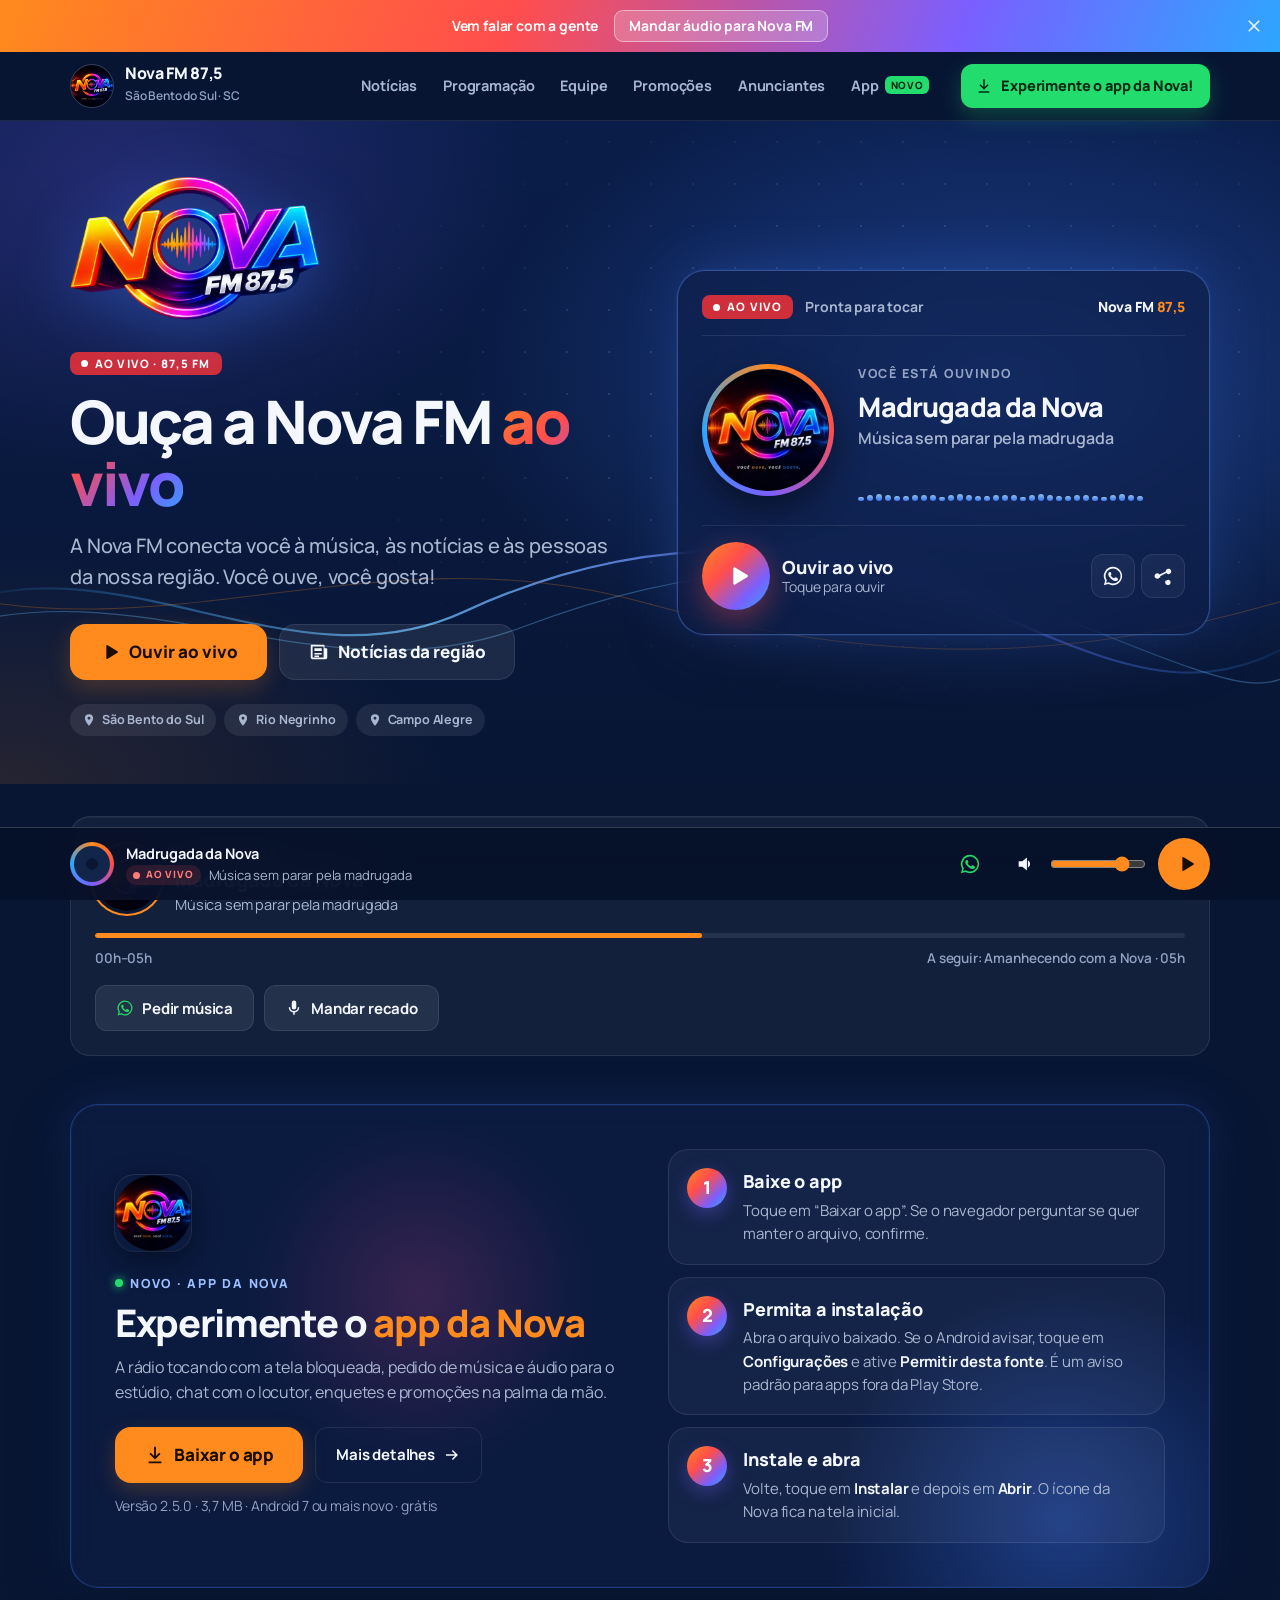
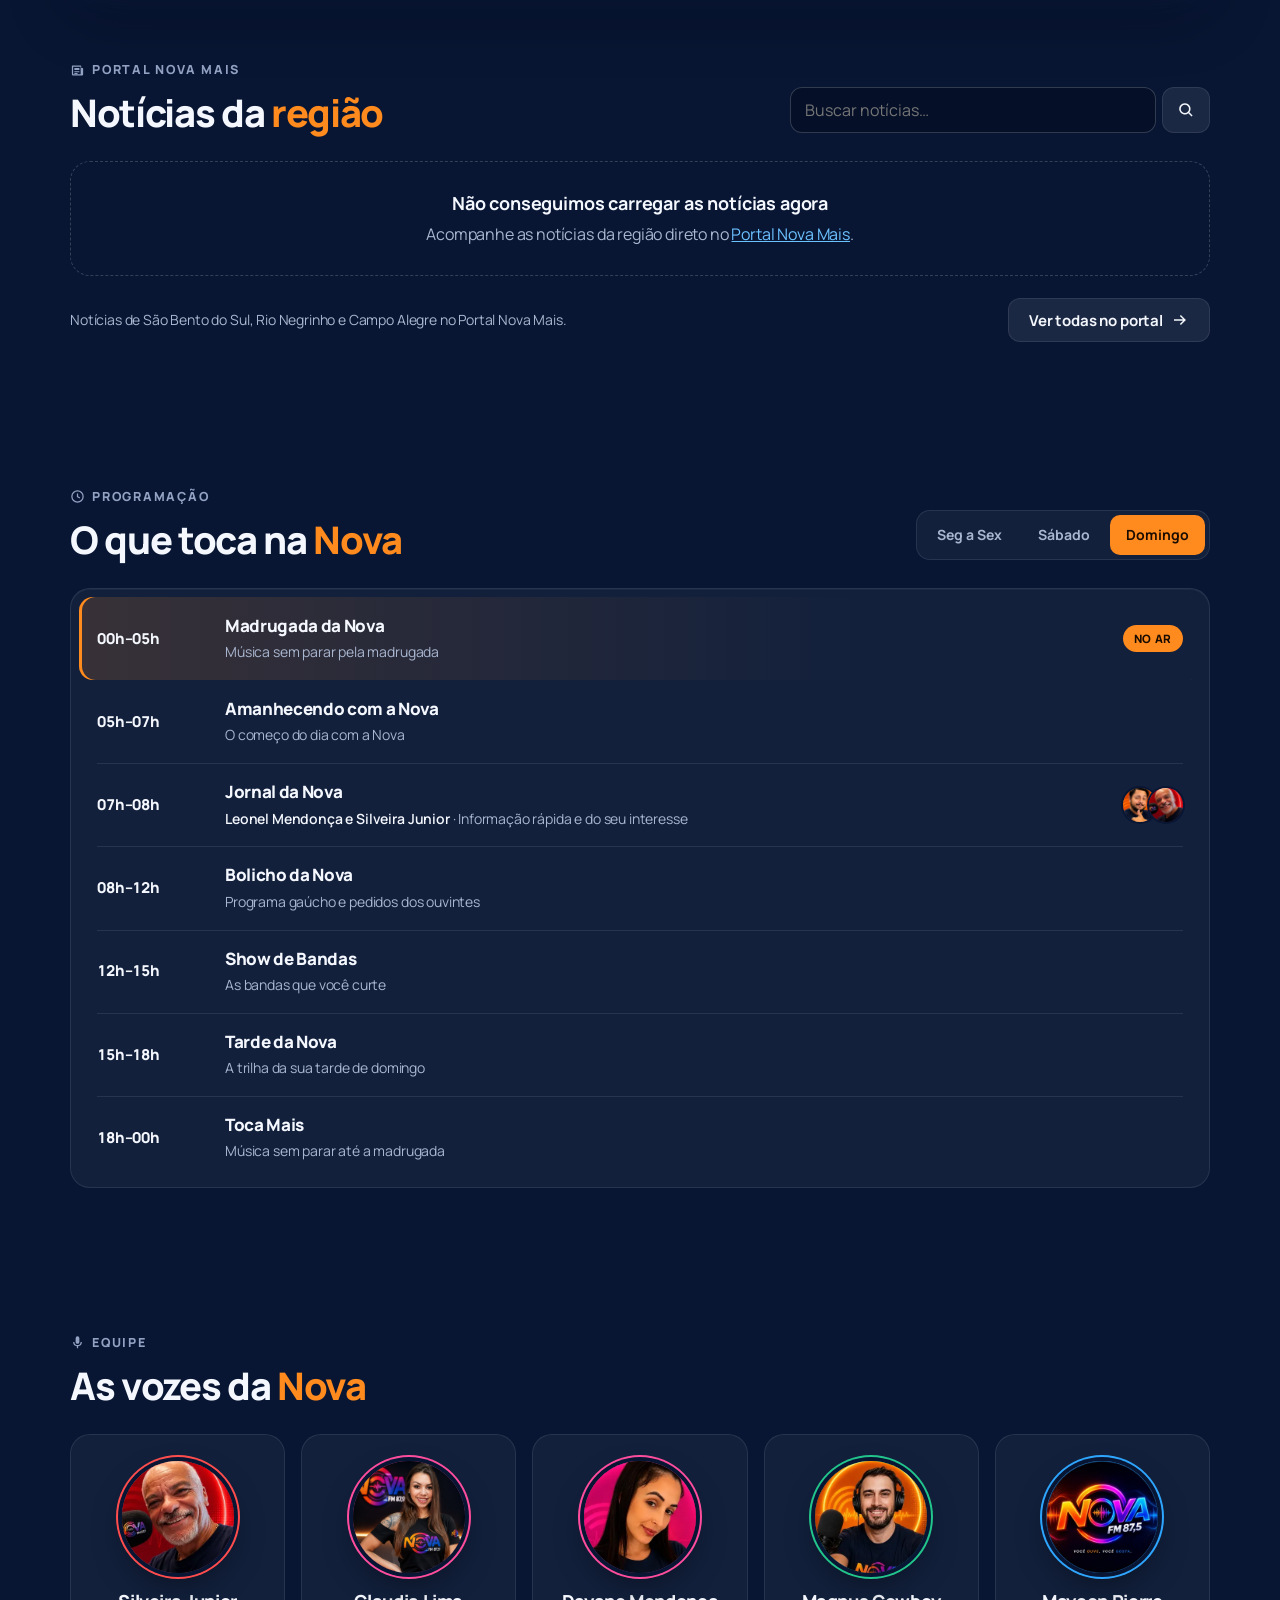
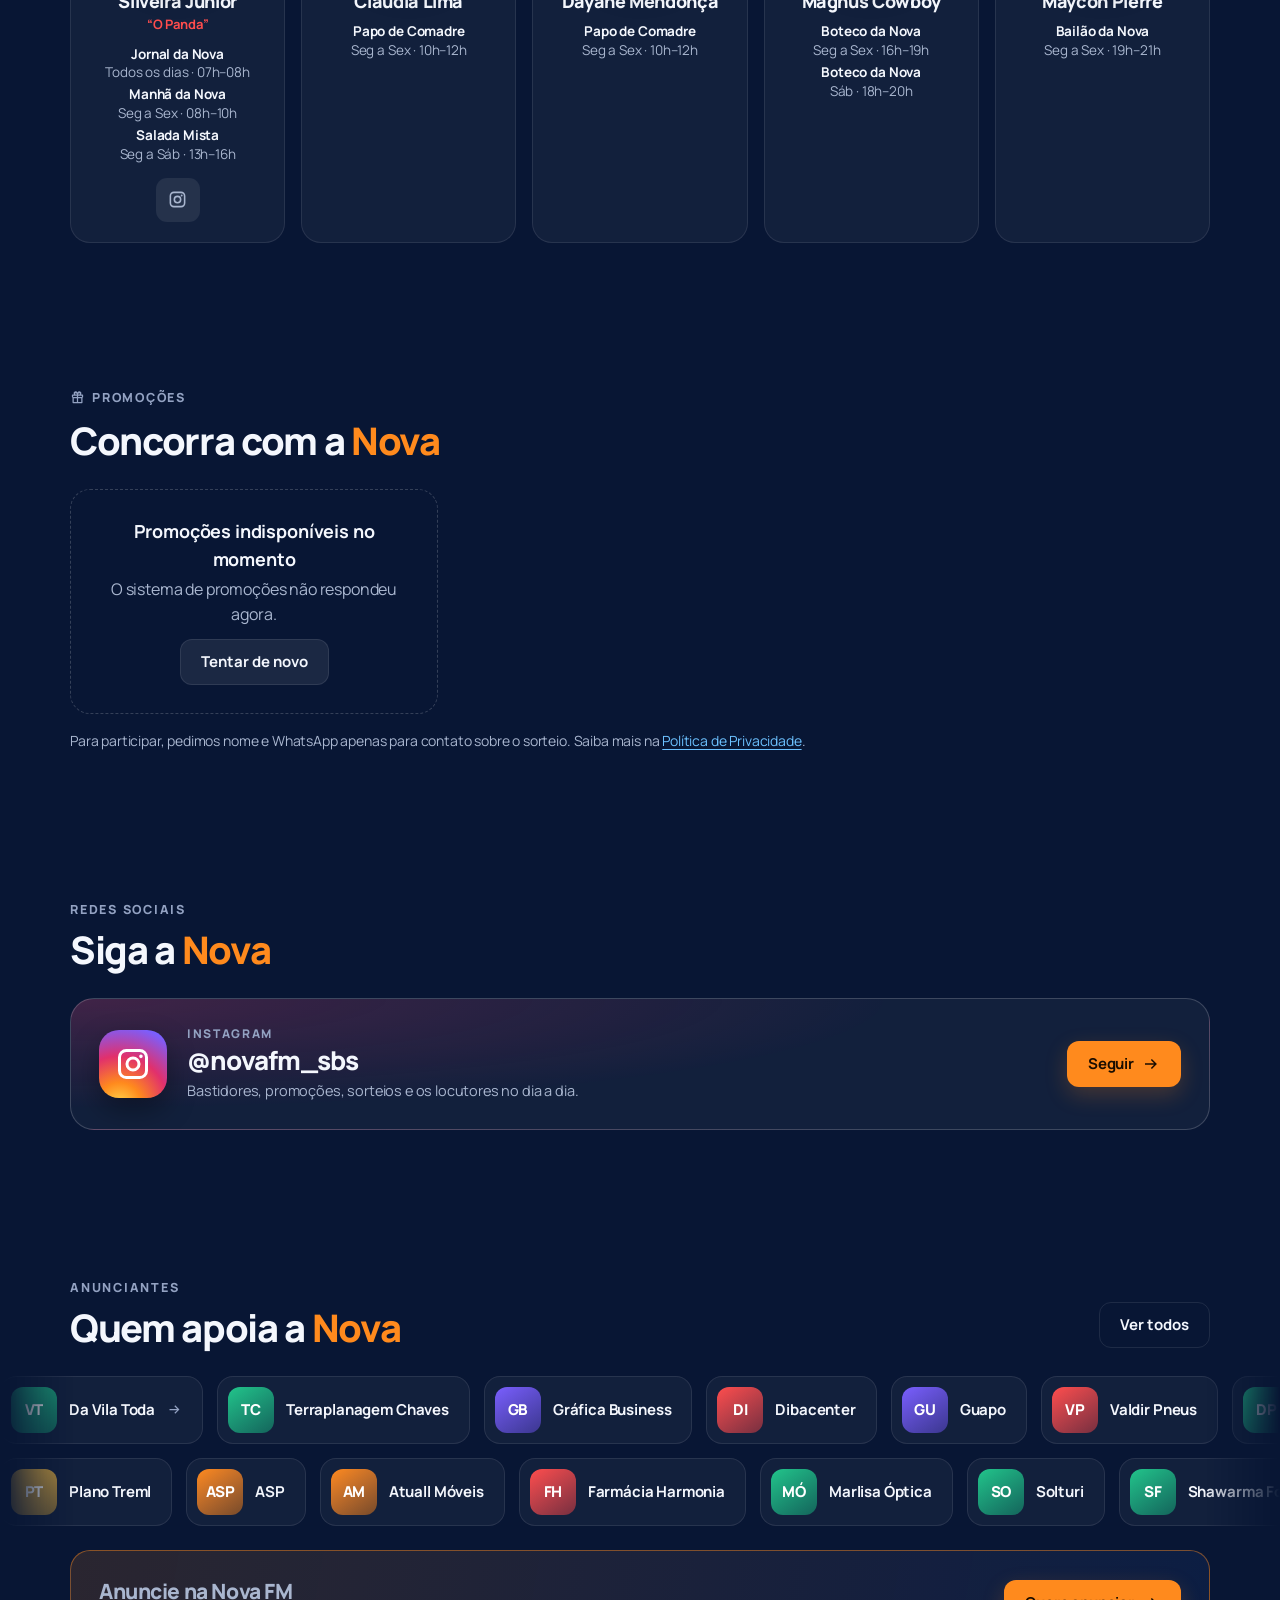
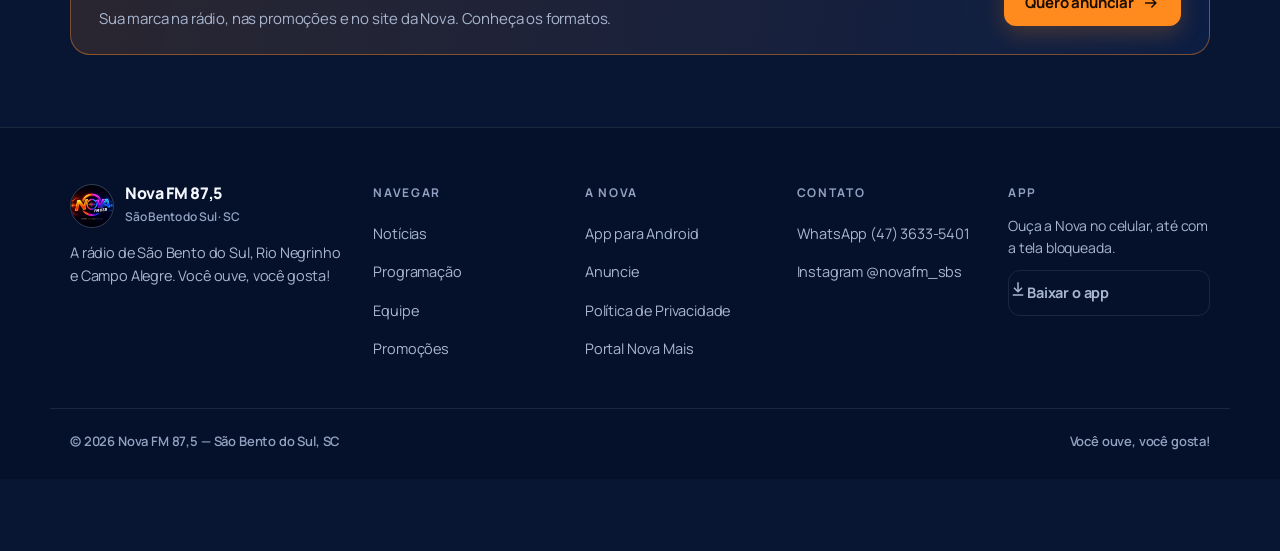
==== index.html @ 213a2678 "App 2.5.0 oficial: capa da música e pesquisa musical Co-Authored-By: Claude Opus 5.5 <noreply@anthro" ====
<!DOCTYPE html>
<html lang="pt-BR">
<head>
<meta charset="UTF-8">
<meta name="viewport" content="width=device-width, initial-scale=1, viewport-fit=cover">
<title>Nova FM 87,5 — Ouça ao vivo | São Bento do Sul, Rio Negrinho e Campo Alegre</title>
<meta name="description" content="Ouça a Nova FM 87,5 ao vivo. Música, notícias da região, programação, equipe e promoções da rádio de São Bento do Sul, Rio Negrinho e Campo Alegre.">
<meta name="theme-color" content="#081634">
<link rel="canonical" href="https://novafmsbs.com.br/">
<link rel="manifest" href="/manifest.webmanifest">
<link rel="icon" type="image/png" sizes="192x192" href="/icons/icon-192.png">
<link rel="apple-touch-icon" href="/icons/apple-touch-icon.png">
<meta name="apple-mobile-web-app-capable" content="yes">
<meta name="mobile-web-app-capable" content="yes">
<meta name="apple-mobile-web-app-status-bar-style" content="black-translucent">
<meta name="apple-mobile-web-app-title" content="Nova FM 87,5">

<meta property="og:type" content="website">
<meta property="og:site_name" content="Nova FM 87,5">
<meta property="og:locale" content="pt_BR">
<meta property="og:title" content="Nova FM 87,5 — Ouça ao vivo">
<meta property="og:description" content="A rádio de São Bento do Sul, Rio Negrinho e Campo Alegre. Música, notícias e promoções. Ouça ao vivo agora.">
<meta property="og:url" content="https://novafmsbs.com.br/">
<meta property="og:image" content="https://novafmsbs.com.br/img/og-image.jpg">
<meta property="og:image:width" content="1200">
<meta property="og:image:height" content="630">
<meta property="og:image:alt" content="Logotipo da Nova FM 87,5 — Você ouve, você gosta!">
<meta name="twitter:card" content="summary_large_image">

<link rel="preconnect" href="https://fonts.googleapis.com">
<link rel="preconnect" href="https://fonts.gstatic.com" crossorigin>
<link href="https://fonts.googleapis.com/css2?family=Manrope:wght@400;500;600;700;800&display=swap" rel="stylesheet">
<link rel="preload" as="image" href="/img/logo-nova.webp" fetchpriority="high">
<link rel="stylesheet" href="/assets/site.css?v=20261022c">

<script type="application/ld+json">
{
  "@context": "https://schema.org",
  "@type": "RadioStation",
  "name": "Nova FM 87,5",
  "slogan": "Você ouve, você gosta!",
  "url": "https://novafmsbs.com.br/",
  "logo": "https://novafmsbs.com.br/icons/icon-512.png",
  "image": "https://novafmsbs.com.br/img/og-image.jpg",
  "telephone": "+55 47 3633-5401",
  "address": { "@type": "PostalAddress", "addressLocality": "São Bento do Sul", "addressRegion": "SC", "addressCountry": "BR" },
  "areaServed": ["São Bento do Sul", "Rio Negrinho", "Campo Alegre"],
  "sameAs": ["https://instagram.com/novafm_sbs"]
}
</script>
</head>
<body class="estado-parado">

<a class="pular" href="#conteudo">Pular para o conteúdo</a>

<svg width="0" height="0" style="position:absolute" aria-hidden="true">
  <symbol id="i-play" viewBox="0 0 24 24"><path d="M8 5.5v13a1 1 0 0 0 1.5.86l10.6-6.5a1 1 0 0 0 0-1.72L9.5 4.64A1 1 0 0 0 8 5.5z"/></symbol>
  <symbol id="i-pause" viewBox="0 0 24 24"><rect x="6" y="5" width="4.2" height="14" rx="1.2"/><rect x="13.8" y="5" width="4.2" height="14" rx="1.2"/></symbol>
  <symbol id="i-wa" viewBox="0 0 24 24"><path d="M12 2a10 10 0 0 0-8.6 15.1L2 22l5-1.3A10 10 0 1 0 12 2zm0 18.2a8.2 8.2 0 0 1-4.2-1.2l-.3-.2-3 .8.8-2.9-.2-.3A8.2 8.2 0 1 1 12 20.2zm4.5-6.1c-.2-.1-1.5-.7-1.7-.8-.2-.1-.4-.1-.6.1l-.8 1c-.1.2-.3.2-.5.1a6.7 6.7 0 0 1-3.3-2.9c-.3-.4.3-.4.7-1.4.1-.2 0-.3 0-.4l-.8-1.8c-.2-.5-.4-.4-.6-.4h-.5a1 1 0 0 0-.7.3 3 3 0 0 0-.9 2.2 5.2 5.2 0 0 0 1.1 2.7 11.8 11.8 0 0 0 4.5 4c1.7.7 2.3.8 3.2.6.5-.1 1.5-.6 1.7-1.2.2-.6.2-1.1.2-1.2-.1-.1-.3-.2-.5-.3z"/></symbol>
  <symbol id="i-ig" viewBox="0 0 24 24"><path d="M7.5 2h9A5.5 5.5 0 0 1 22 7.5v9a5.5 5.5 0 0 1-5.5 5.5h-9A5.5 5.5 0 0 1 2 16.5v-9A5.5 5.5 0 0 1 7.5 2zm0 2A3.5 3.5 0 0 0 4 7.5v9A3.5 3.5 0 0 0 7.5 20h9a3.5 3.5 0 0 0 3.5-3.5v-9A3.5 3.5 0 0 0 16.5 4zM12 7a5 5 0 1 1 0 10 5 5 0 0 1 0-10zm0 2a3 3 0 1 0 0 6 3 3 0 0 0 0-6zm5.3-3.3a1.2 1.2 0 1 1 0 2.4 1.2 1.2 0 0 1 0-2.4z"/></symbol>
  <symbol id="i-fb" viewBox="0 0 24 24"><path d="M13.5 22v-8h2.7l.4-3.2h-3.1V8.8c0-.9.3-1.5 1.6-1.5h1.6V4.4a22 22 0 0 0-2.4-.1c-2.4 0-4 1.4-4 4.1v2.4H7.6V14h2.7v8z"/></symbol>
  <symbol id="i-yt" viewBox="0 0 24 24"><path d="M21.6 7.2a2.5 2.5 0 0 0-1.8-1.8C18.2 5 12 5 12 5s-6.2 0-7.8.4a2.5 2.5 0 0 0-1.8 1.8A26 26 0 0 0 2 12a26 26 0 0 0 .4 4.8 2.5 2.5 0 0 0 1.8 1.8c1.6.4 7.8.4 7.8.4s6.2 0 7.8-.4a2.5 2.5 0 0 0 1.8-1.8A26 26 0 0 0 22 12a26 26 0 0 0-.4-4.8zM10 15V9l5.2 3z"/></symbol>
  <symbol id="i-tt" viewBox="0 0 24 24"><path d="M16.6 5.8A4.3 4.3 0 0 1 15.5 3h-3.1v12.4a2.6 2.6 0 1 1-2.6-2.6c.3 0 .5 0 .8.1V9.7a5.7 5.7 0 1 0 4.9 5.7V9a7.4 7.4 0 0 0 4.4 1.4V7.3a4.3 4.3 0 0 1-3.3-1.5z"/></symbol>
  <symbol id="i-share" viewBox="0 0 24 24"><path d="M18 16a3 3 0 0 0-2.4 1.2l-6.7-3.4a3 3 0 0 0 0-1.6l6.7-3.4A3 3 0 1 0 15 7l-6.7 3.4a3 3 0 1 0 0 3.2L15 17a3 3 0 1 0 3-1z"/></symbol>
  <symbol id="i-gift" viewBox="0 0 24 24"><path d="M20 7h-2.2A3 3 0 0 0 12 3.8 3 3 0 0 0 6.2 7H4a1 1 0 0 0-1 1v3a1 1 0 0 0 1 1v8a1 1 0 0 0 1 1h14a1 1 0 0 0 1-1v-8a1 1 0 0 0 1-1V8a1 1 0 0 0-1-1zm-5-2a1 1 0 1 1 0 2h-2a2 2 0 0 1 2-2zM9 5a2 2 0 0 1 2 2H9a1 1 0 0 1 0-2zM5 9h6v2H5zm1 4h5v6H6zm7 6v-6h5v6zm6-8h-6V9h6z"/></symbol>
  <symbol id="i-close" viewBox="0 0 24 24"><path d="M6.4 5 12 10.6 17.6 5 19 6.4 13.4 12l5.6 5.6-1.4 1.4-5.6-5.6L6.4 19 5 17.6 10.6 12 5 6.4z"/></symbol>
  <symbol id="i-menu" viewBox="0 0 24 24"><path d="M4 7h16v2H4zm0 4h16v2H4zm0 4h16v2H4z"/></symbol>
  <symbol id="i-vol" viewBox="0 0 24 24"><path d="M4 9v6h4l5 4V5L8 9zm12.5 3A4.5 4.5 0 0 0 14 8v8a4.5 4.5 0 0 0 2.5-4z"/></symbol>
  <symbol id="i-mute" viewBox="0 0 24 24"><path d="M4 9v6h4l5 4V5L8 9zm11.6.4 1.4-1.4 2 2 2-2 1.4 1.4-2 2 2 2-1.4 1.4-2-2-2 2-1.4-1.4 2-2z"/></symbol>
  <symbol id="i-arrow" viewBox="0 0 24 24"><path d="M13.2 5.3 19.9 12l-6.7 6.7-1.4-1.4 4.3-4.3H4v-2h12.1l-4.3-4.3z"/></symbol>
  <symbol id="i-down" viewBox="0 0 24 24"><path d="M11 3h2v10.2l3.6-3.6 1.4 1.4-6 6-6-6 1.4-1.4 3.6 3.6zM5 19h14v2H5z"/></symbol>
  <symbol id="i-check" viewBox="0 0 24 24"><path d="m9.5 16.2-4.2-4.2-1.4 1.4 5.6 5.6 11-11-1.4-1.4z"/></symbol>
  <symbol id="i-news" viewBox="0 0 24 24"><path d="M4 4h13a1 1 0 0 1 1 1v3h2a1 1 0 0 1 1 1v9a2 2 0 0 1-2 2H5a2 2 0 0 1-2-2V5a1 1 0 0 1 1-1zm1 2v12h12V6zm14 4v8a.5.5 0 0 0 0 0V10zM7 8h8v3H7zm0 5h8v1.6H7zm0 2.8h5v1.6H7z"/></symbol>
  <symbol id="i-pin" viewBox="0 0 24 24"><path d="M12 2a7 7 0 0 0-7 7c0 5 7 13 7 13s7-8 7-13a7 7 0 0 0-7-7zm0 9.5A2.5 2.5 0 1 1 12 6.5a2.5 2.5 0 0 1 0 5z"/></symbol>
  <symbol id="i-search" viewBox="0 0 24 24"><path d="M10.5 3a7.5 7.5 0 0 1 6 12l4.3 4.3-1.4 1.4-4.3-4.3A7.5 7.5 0 1 1 10.5 3zm0 2a5.5 5.5 0 1 0 0 11 5.5 5.5 0 0 0 0-11z"/></symbol>
  <symbol id="i-alert" viewBox="0 0 24 24"><path d="M12 2 1 21h22zm0 4.3L19.5 19h-15zM11 10v4h2v-4zm0 6v2h2v-2z"/></symbol>
  <symbol id="i-clock" viewBox="0 0 24 24"><path d="M12 2a10 10 0 1 1 0 20 10 10 0 0 1 0-20zm0 2a8 8 0 1 0 0 16 8 8 0 0 0 0-16zm1 3v4.6l3.3 2-1 1.7L11 12.7V7z"/></symbol>
  <symbol id="i-trophy" viewBox="0 0 24 24"><path d="M7 3h10v2h3v3a4 4 0 0 1-4 4h-.3A5 5 0 0 1 13 14.9V17h3v2H8v-2h3v-2.1A5 5 0 0 1 8.3 12H8a4 4 0 0 1-4-4V5h3zm0 4H6v1a2 2 0 0 0 1 1.7zm10 0v2.7A2 2 0 0 0 18 8V7zM9 5v5a3 3 0 0 0 6 0V5z"/></symbol>
  <symbol id="i-mic" viewBox="0 0 24 24"><path d="M12 2a3 3 0 0 1 3 3v6a3 3 0 0 1-6 0V5a3 3 0 0 1 3-3zm-7 9h2a5 5 0 0 0 10 0h2a7 7 0 0 1-6 6.9V21h-2v-3.1A7 7 0 0 1 5 11z"/></symbol>
</svg>

<div class="barra-status" aria-hidden="true"></div>
<div class="campanha" id="campanha" hidden></div>

<header class="topo">
  <div class="wrap topo-in">
    <a class="marca" href="#inicio" aria-label="Nova FM 87,5 — início">
      <img src="/img/logo-mark.webp" width="44" height="44" alt="">
      <span><b>Nova FM 87,5</b><small>São Bento do Sul · SC</small></span>
    </a>
    <nav class="menu" id="menu" aria-label="Navegação principal">
      <a href="#noticias">Notícias</a>
      <a href="#programacao">Programação</a>
      <a href="#locutores">Equipe</a>
      <a href="#promocoes">Promoções<i class="promo-dot" hidden></i></a>
      <a href="#apoiadores">Anunciantes</a>
      <a href="#app">App<i class="tag-novo">novo</i></a>
      <button class="menu-extra" type="button" data-instalar hidden><svg><use href="#i-down"/></svg>Instalar o app</button>
    </nav>
    <div class="topo-acoes">
      <a class="btn btn-app-topo" href="#app" data-app-android><svg><use href="#i-down"/></svg><span class="lab-longo">Experimente o app da Nova!</span><span class="lab-curto">App da Nova</span></a>
      <button class="btn btn-primario btn-ouvir" data-app-ios hidden type="button" data-play aria-label="Ouvir ao vivo">
        <span class="bola"><svg class="ic-play"><use href="#i-play"/></svg><svg class="ic-pause"><use href="#i-pause"/></svg></span><span class="lab" data-play-label>Ouvir ao vivo</span>
      </button>
      <button class="btn-icone burger" type="button" id="burger" aria-label="Abrir menu" aria-expanded="false" aria-controls="menu"><svg><use href="#i-menu"/></svg></button>
    </div>
  </div>
</header>

<!-- Letreiro: programa no ar + manchetes reais do Portal Nova Mais (só aparece quando as notícias carregam) -->
<div class="manchetes" id="manchetes" role="region" aria-label="Destaques da Nova e manchetes do Portal Nova Mais" hidden>
  <span class="manchetes-selo" aria-hidden="true"><i></i>Agora</span>
  <div class="manchetes-janela"><ul class="manchetes-trilho" id="manchetesTrilho"></ul></div>
  <button class="manchetes-pausa" type="button" id="manchetesPausa" aria-pressed="false" aria-label="Pausar o letreiro">
    <svg class="mp-pausa"><use href="#i-pause"/></svg><svg class="mp-play"><use href="#i-play"/></svg>
  </button>
</div>

<main id="conteudo">

  <!-- ABERTURA + PLAYER -->
  <section class="hero" id="inicio" aria-labelledby="heroTitulo">
    <div class="hero-fundo" aria-hidden="true">
      <svg class="ondas" viewBox="0 0 1200 300" preserveAspectRatio="none">
        <defs><linearGradient id="g-onda" x1="0" x2="1"><stop offset="0" stop-color="#2EA6FF" stop-opacity="0"/><stop offset=".35" stop-color="#6cc1ff"/><stop offset=".7" stop-color="#7A5FFF"/><stop offset="1" stop-color="#2EA6FF" stop-opacity="0"/></linearGradient></defs>
        <path class="o1" d="M0 170C150 90 300 250 450 170S750 90 900 170 1100 250 1200 170"/>
        <path class="o2" d="M0 190C170 120 330 260 500 185S820 110 990 190 1130 240 1200 200"/>
        <path class="o3" d="M0 150C200 210 380 90 600 160S1000 220 1200 140"/>
      </svg>
    </div>
    <div class="wrap hero-grid">
      <div class="hero-texto">
        <img class="hero-logo" src="/img/logo-nova.webp" width="760" height="474" alt="Nova FM 87,5" fetchpriority="high">
        <span class="selo-vivo"><i></i>Ao vivo · 87,5 FM</span>
        <h1 class="hero-titulo" id="heroTitulo">Ouça a Nova FM <em>ao vivo</em></h1>
        <p class="hero-sub">A Nova FM conecta você à música, às notícias e às pessoas da nossa região. Você ouve, você gosta!</p>
        <div class="hero-ctas">
          <button class="btn btn-primario btn-grande" type="button" data-play aria-label="Ouvir ao vivo"><svg class="ic-play"><use href="#i-play"/></svg><svg class="ic-pause"><use href="#i-pause"/></svg><span data-play-label>Ouvir ao vivo</span></button>
          <a class="btn btn-grande" href="#noticias"><svg><use href="#i-news"/></svg>Notícias da região</a>
        </div>
        <div class="hero-cidades" aria-label="Região de cobertura">
          <span class="chip"><svg><use href="#i-pin"/></svg>São Bento do Sul</span><span class="chip"><svg><use href="#i-pin"/></svg>Rio Negrinho</span><span class="chip"><svg><use href="#i-pin"/></svg>Campo Alegre</span>
        </div>
      </div>

      <div class="player-card" role="region" aria-label="Player da Nova FM">
        <div class="pc-topo">
          <span class="selo-vivo"><i></i>Ao vivo</span>
          <span class="pc-estado" id="pcEstado" role="status" aria-live="polite">Pronta para tocar</span>
          <span class="pc-marca">Nova FM <span>87,5</span></span>
        </div>
        <div class="pc-corpo">
          <div class="pc-capa"><img id="pcCapa" src="/img/logo-mark.webp" width="160" height="160" alt=""></div>
          <div class="pc-meta">
            <span class="rotulo" data-np-tag>Tocando agora</span>
            <p class="np-titulo" data-np-titulo>Nova FM 87,5</p>
            <p class="np-artista" data-np-artista>Você ouve, você gosta!</p>
            <a class="np-link" id="npLink" href="#" target="_blank" rel="noopener" hidden>Ouvir no Apple Music</a>
            <div class="eq" id="eq" aria-hidden="true"></div>
          </div>
        </div>
        <div class="pc-controles">
          <button class="pc-play" type="button" data-play aria-label="Ouvir ao vivo"><svg class="ic-play"><use href="#i-play"/></svg><svg class="ic-pause"><use href="#i-pause"/></svg></button>
          <div class="pc-play-txt"><b data-play-label>Ouvir ao vivo</b><span id="pcDica">Toque para ouvir</span></div>
          <div class="pc-acoes">
            <a class="btn-icone" data-pedir href="https://wa.me/554736335401" target="_blank" rel="noopener" aria-label="Pedir música pelo WhatsApp"><svg><use href="#i-wa"/></svg></a>
            <button class="btn-icone" type="button" id="compartilhar" aria-label="Compartilhar a rádio"><svg><use href="#i-share"/></svg></button>
          </div>
        </div>
        <!-- Pesquisa musical: o ouvinte avalia a música que está tocando (some em vinheta/comercial) -->
        <div class="pc-nota" id="pcNota" hidden>
          <p class="pc-nota-perg" id="pcNotaPerg">O quanto você gosta dessa música?</p>
          <div class="pc-nota-botoes" role="group" aria-labelledby="pcNotaPerg">
            <button type="button" data-nota="5" aria-pressed="false"><span aria-hidden="true">😍</span>Adorei</button>
            <button type="button" data-nota="4" aria-pressed="false"><span aria-hidden="true">😊</span>Gostei</button>
            <button type="button" data-nota="3" aria-pressed="false"><span aria-hidden="true">😐</span>OK</button>
            <button type="button" data-nota="2" aria-pressed="false"><span aria-hidden="true">🙁</span>Não gostei</button>
            <button type="button" data-nota="1" aria-pressed="false"><span aria-hidden="true">😩</span>Não gosto</button>
          </div>
          <p class="pc-nota-res" id="pcNotaRes" aria-live="polite"></p>
        </div>
        <div class="pc-erro" id="pcErro" role="alert" hidden>
          <svg><use href="#i-alert"/></svg><span id="pcErroTxt">Não foi possível conectar ao vivo.</span>
          <button class="btn" type="button" data-play>Tentar de novo</button>
        </div>
      </div>
    </div>
  </section>

  <!-- PROGRAMA NO AR -->
  <section class="no-ar-sec" aria-label="Programa no ar">
    <div class="wrap">
      <div class="hero-baixo">
        <div class="cartao no-ar" id="noAr">
          <div class="no-ar-topo">
            <div id="noArAvatar"></div>
            <div class="no-ar-info">
              <span class="kicker">No ar agora</span>
              <b id="noArPrograma">Nova FM 87,5</b>
              <span id="noArApresentador">Programação musical</span>
            </div>
          </div>
          <div class="progresso" aria-hidden="true"><span id="noArBarra"></span></div>
          <div class="no-ar-rodape">
            <span id="noArHorario"></span>
            <span id="aSeguir"></span>
          </div>
          <div class="no-ar-acoes">
            <a class="btn btn-wa" data-pedir href="https://wa.me/554736335401" target="_blank" rel="noopener"><svg><use href="#i-wa"/></svg>Pedir música</a>
            <a class="btn" data-recado href="https://wa.me/554736335401" target="_blank" rel="noopener"><svg><use href="#i-mic"/></svg>Mandar recado</a>
          </div>
        </div>
        <div class="cartao historico">
          <span class="kicker">Tocou há pouco</span>
          <ol id="historico"></ol>
        </div>
      </div>
    </div>
  </section>

  <!-- APP DA NOVA (Android, enquanto não está na Play Store) -->
  <section class="app-sec" id="app" aria-labelledby="tApp">
    <div class="wrap">
      <div class="app-card">
        <div class="app-brilho" aria-hidden="true"></div>
        <div class="app-intro">
          <img class="app-icone" src="/icons/icon-192.png" width="192" height="192" alt="">
          <span class="kicker app-kicker"><i></i>Novo · App da Nova</span>
          <h2 id="tApp">Experimente o <em>app da Nova</em></h2>
          <p>A rádio tocando com a tela bloqueada, pedido de música e áudio para o estúdio, chat com o locutor, enquetes e promoções na palma da mão.</p>
          <div class="app-ctas" data-app-android>
            <a class="btn btn-primario btn-grande" id="appBaixar" href="/app/NovaFM-2.5.0.apk" download><svg><use href="#i-down"/></svg>Baixar o app</a>
            <a class="btn btn-leve" href="/app" data-pagina>Mais detalhes<svg><use href="#i-arrow"/></svg></a>
          </div>
          <p class="app-meta" id="appMeta" data-app-android>Para Android 7 ou mais novo · grátis</p>
          <p class="app-ios" data-app-ios hidden><b>Usa iPhone?</b> A versão para iPhone está em preparação. Enquanto isso, ouça pelo site: toque em Compartilhar e depois em “Adicionar à Tela de Início”.</p>
        </div>
        <ol class="app-passos" aria-label="Como instalar no Android">
          <li>
            <span class="app-num" aria-hidden="true">1</span>
            <div><b>Baixe o app</b><span>Toque em “Baixar o app”. Se o navegador perguntar se quer manter o arquivo, confirme.</span></div>
          </li>
          <li>
            <span class="app-num" aria-hidden="true">2</span>
            <div><b>Permita a instalação</b><span>Abra o arquivo baixado. Se o Android avisar, toque em <b>Configurações</b> e ative <b>Permitir desta fonte</b>. É um aviso padrão para apps fora da Play Store.</span></div>
          </li>
          <li>
            <span class="app-num" aria-hidden="true">3</span>
            <div><b>Instale e abra</b><span>Volte, toque em <b>Instalar</b> e depois em <b>Abrir</b>. O ícone da Nova fica na tela inicial.</span></div>
          </li>
        </ol>
      </div>
    </div>
  </section>

  <!-- NOTÍCIAS -->
  <section id="noticias" aria-labelledby="tNoticias">
    <div class="wrap">
      <div class="sec-topo">
        <div><span class="kicker"><svg><use href="#i-news"/></svg>Portal Nova Mais</span><h2 id="tNoticias">Notícias da <em>região</em></h2></div>
        <form class="busca" action="https://portalnovafmsbs.com.br/" method="get" target="_blank" role="search">
          <label class="sr" for="buscaNoticias">Buscar notícias no Portal Nova Mais</label>
          <input id="buscaNoticias" name="s" type="search" placeholder="Buscar notícias…" required minlength="2">
          <button class="btn" type="submit" aria-label="Buscar no portal"><svg><use href="#i-search"/></svg></button>
        </form>
      </div>
      <div id="noticiasConteudo" aria-busy="true">
        <div class="noticias-grid">
          <div class="esqueleto" style="min-height:420px"></div>
          <div class="noticias-lado"><div class="esqueleto" style="min-height:124px"></div><div class="esqueleto" style="min-height:124px"></div><div class="esqueleto" style="min-height:124px"></div></div>
        </div>
      </div>
      <div class="noticias-rodape">
        <span>Notícias de São Bento do Sul, Rio Negrinho e Campo Alegre no Portal Nova Mais.</span>
        <a class="btn" id="portalLink" href="https://portalnovafmsbs.com.br" target="_blank" rel="noopener">Ver todas no portal<svg><use href="#i-arrow"/></svg></a>
      </div>
    </div>
  </section>

  <!-- PROGRAMAÇÃO -->
  <section id="programacao" aria-labelledby="tProgramacao">
    <div class="wrap">
      <div class="sec-topo">
        <div><span class="kicker"><svg><use href="#i-clock"/></svg>Programação</span><h2 id="tProgramacao">O que toca na <em>Nova</em></h2></div>
        <div class="abas" role="tablist" aria-label="Dia da programação">
          <button role="tab" type="button" data-dia="semana">Seg a Sex</button>
          <button role="tab" type="button" data-dia="sabado">Sábado</button>
          <button role="tab" type="button" data-dia="domingo">Domingo</button>
        </div>
      </div>
      <ol class="grade cartao" id="grade" aria-live="polite"></ol>
    </div>
  </section>

  <!-- EQUIPE -->
  <section id="locutores" aria-labelledby="tEquipe">
    <div class="wrap">
      <div class="sec-topo"><div><span class="kicker"><svg><use href="#i-mic"/></svg>Equipe</span><h2 id="tEquipe">As vozes da <em>Nova</em></h2></div></div>
      <div class="equipe" id="equipe"></div>
    </div>
  </section>

  <!-- PROMOÇÕES -->
  <section id="promocoes" aria-labelledby="tPromos">
    <div class="wrap">
      <div class="sec-topo"><div><span class="kicker"><svg><use href="#i-gift"/></svg>Promoções</span><h2 id="tPromos">Concorra com a <em>Nova</em></h2></div></div>
      <div class="promo-cards" id="promoCards" aria-live="polite"><div class="esqueleto" style="min-height:230px"></div></div>
      <div class="cartao ganhadores" id="ganhadores" hidden>
        <span class="kicker"><svg><use href="#i-trophy"/></svg>Últimos ganhadores</span>
        <ol id="listaGanhadores"></ol>
      </div>
      <p class="sec-nota">Para participar, pedimos nome e WhatsApp apenas para contato sobre o sorteio. Saiba mais na <a href="/privacidade" data-pagina>Política de Privacidade</a>.</p>
    </div>
  </section>

  <!-- REDES SOCIAIS -->
  <section id="redes" aria-labelledby="tRedes">
    <div class="wrap">
      <div class="sec-topo"><div><span class="kicker">Redes sociais</span><h2 id="tRedes">Siga a <em>Nova</em></h2></div></div>
      <div class="redes" id="redesLista">
        <a class="rede instagram" href="https://instagram.com/novafm_sbs" target="_blank" rel="noopener"><span class="ri"><svg><use href="#i-ig"/></svg></span><span class="rt"><small>Instagram</small><b>@novafm_sbs</b><span>Bastidores, promoções, sorteios e os locutores no dia a dia.</span></span><span class="btn btn-primario">Seguir<svg><use href="#i-arrow"/></svg></span></a>
      </div>
    </div>
  </section>

  <!-- ANUNCIANTES -->
  <section id="apoiadores" aria-labelledby="tApoio">
    <div class="wrap">
      <div class="sec-topo">
        <div><span class="kicker">Anunciantes</span><h2 id="tApoio">Quem apoia a <em>Nova</em></h2></div>
        <button class="btn btn-leve" type="button" id="apoioTodos" aria-expanded="false" aria-controls="apoioGrade">Ver todos</button>
      </div>
    </div>
    <div class="apoio-faixas" id="apoioFaixas"></div>
    <div class="wrap">
      <div class="apoio-grade" id="apoioGrade" hidden></div>
      <a class="anuncie" href="/anuncie" data-pagina>
        <span><b>Anuncie na Nova FM</b>Sua marca na rádio, nas promoções e no site da Nova. Conheça os formatos.</span>
        <span class="btn btn-primario">Quero anunciar<svg><use href="#i-arrow"/></svg></span>
      </a>
    </div>
  </section>
</main>

<footer class="rodape">
  <div class="wrap rodape-in">
    <div class="rodape-marca">
      <a class="marca" href="#inicio"><img src="/img/logo-mark.webp" width="44" height="44" alt="" loading="lazy"><span><b>Nova FM 87,5</b><small>São Bento do Sul · SC</small></span></a>
      <p>A rádio de São Bento do Sul, Rio Negrinho e Campo Alegre. Você ouve, você gosta!</p>
    </div>
    <div><h4>Navegar</h4><a href="#noticias">Notícias</a><a href="#programacao">Programação</a><a href="#locutores">Equipe</a><a href="#promocoes">Promoções</a></div>
    <div><h4>A Nova</h4><a href="/app" data-pagina>App para Android</a><a href="/anuncie" data-pagina>Anuncie</a><a href="/privacidade" data-pagina>Política de Privacidade</a><a href="https://portalnovafmsbs.com.br" target="_blank" rel="noopener">Portal Nova Mais</a></div>
    <div><h4>Contato</h4><a data-wa-link href="https://wa.me/554736335401" target="_blank" rel="noopener">WhatsApp (47) 3633-5401</a><a href="https://instagram.com/novafm_sbs" target="_blank" rel="noopener">Instagram @novafm_sbs</a></div>
    <div id="rodapeApp"><h4>App</h4><p class="rodape-app">Ouça a Nova no celular, até com a tela bloqueada.</p><a class="btn btn-leve" href="#app"><svg><use href="#i-down"/></svg>Baixar o app</a></div>
  </div>
  <div class="wrap rodape-fim"><span>© <span id="ano">2026</span> Nova FM 87,5 — São Bento do Sul, SC</span><span>Você ouve, você gosta!</span></div>
</footer>

<!-- MINI PLAYER (fixo embaixo) -->
<div class="mini" id="mini" role="region" aria-label="Player fixo">
  <div class="wrap mini-in">
    <div class="mini-disco" aria-hidden="true"></div>
    <div class="mini-meta">
      <b data-np-titulo>Nova FM 87,5</b>
      <span><i class="ao-vivo"><i></i>AO VIVO</i><span data-np-artista>Você ouve, você gosta!</span></span>
    </div>
    <a class="btn-icone mini-wa" href="https://wa.me/554736335401" target="_blank" rel="noopener" aria-label="Falar com o estúdio no WhatsApp" data-wa-link><svg><use href="#i-wa"/></svg></a>
    <div class="volume">
      <button class="btn-icone" type="button" id="mudo" aria-label="Silenciar"><svg class="ic-vol"><use href="#i-vol"/></svg><svg class="ic-mudo"><use href="#i-mute"/></svg></button>
      <input type="range" id="volume" min="0" max="100" value="80" aria-label="Volume">
    </div>
    <button class="mini-play" type="button" data-play aria-label="Ouvir ao vivo"><svg class="ic-play"><use href="#i-play"/></svg><svg class="ic-pause"><use href="#i-pause"/></svg></button>
  </div>
</div>

<!-- AVISO DE PROMOÇÃO -->
<div class="aviso-promo" id="avisoPromo" hidden>
  <svg class="aviso-ic"><use href="#i-gift"/></svg>
  <div><b>Promoção no ar!</b><span id="avisoPromoNome"></span></div>
  <button class="btn btn-primario" type="button" data-promo-abrir>Participar</button>
  <button class="btn-icone" type="button" id="avisoPromoFechar" aria-label="Fechar aviso"><svg><use href="#i-close"/></svg></button>
</div>

<!-- PARTICIPAÇÃO NAS PROMOÇÕES -->
<dialog class="folha" id="promo" aria-labelledby="promoTitulo">
  <div class="folha-topo">
    <span class="kicker"><svg><use href="#i-gift"/></svg>Promoções Nova FM</span>
    <button class="btn-icone" type="button" data-promo-fechar aria-label="Fechar"><svg><use href="#i-close"/></svg></button>
  </div>
  <div class="folha-corpo" id="promoCorpo"></div>
</dialog>

<div class="toast" id="toast" role="status" aria-live="polite"></div>

<audio id="stream" preload="none"></audio>

<script src="/assets/app.js?v=20261022c" defer></script>
</body>
</html>
---- assets/site.css ----
/* Nova FM 87,5 — estilos do site
   Organização: 1) tokens  2) base  3) componentes  4) cabeçalho  5) hero e player  6) seções  7) páginas internas
   8) camadas fixas (mini player, avisos, janela de promoções)  9) responsivo  10) movimento reduzido */

/* ============ 1. TOKENS ============ */
:root{
  /* marca (cores do logo) */
  --laranja:#FF8A1D;
  --rosa:#FF4D9D;
  --vermelho:#FF4D4D;
  --roxo:#7A5FFF;
  --azul:#2EA6FF;
  --verde:#22DD6E;
  --grad:linear-gradient(135deg,#FF8A1D 0%,#FF4D4D 38%,#7A5FFF 72%,#2EA6FF 100%);
  --grad-anel:conic-gradient(from 0deg,#FF8A1D,#FF4D4D,#7A5FFF,#2EA6FF,#FF8A1D);

  /* fundo e superfícies (azul profundo da identidade) */
  --bg:#081634;
  --bg-2:#0b1d42;
  --eletrico:#3D7BFF;               /* brilho azul do hero e do player */
  --eletrico-glow:rgba(61,123,255,.45);
  --sup:rgba(255,255,255,.045);
  --sup-2:rgba(255,255,255,.08);
  --vidro:rgba(14,30,72,.62);
  --linha:rgba(255,255,255,.09);
  --linha-2:rgba(255,255,255,.18);

  /* texto (contraste WCAG AA conferido sobre --bg, cartões e hero) */
  --txt:#F4F7FD;
  --txt-2:#A9B6CF;
  --txt-3:#93a2c2;
  --no-ar:#CF2E3B;                  /* selo AO VIVO: branco sobre ele passa no contraste */
  --sucesso:#22DD6E;
  --erro:#ff8a8a;

  /* tipografia */
  --fonte:'Manrope',system-ui,-apple-system,'Segoe UI',sans-serif;
  --fs-xs:12.5px; --fs-sm:14px; --fs-base:16px; --fs-lg:18px; --fs-xl:21px;
  --fs-2xl:clamp(26px,3.6vw,38px);
  --fs-3xl:clamp(34px,5.4vw,60px);

  /* espaçamento */
  --s1:4px; --s2:8px; --s3:12px; --s4:16px; --s5:24px; --s6:32px; --s7:48px; --s8:72px;

  /* forma e movimento */
  --raio-p:12px; --raio:20px; --raio-g:28px;
  --sombra:0 18px 50px rgba(0,0,0,.35);
  --max:1180px;
  --ease:cubic-bezier(.22,.61,.36,1);
  --mini-h:72px;
  --topo-h:68px;
  color-scheme:dark;
}

/* ============ 2. BASE ============ */
*{box-sizing:border-box;margin:0;padding:0}
html{scroll-behavior:smooth;scroll-padding-top:calc(var(--topo-h) + 16px + env(safe-area-inset-top));-webkit-text-size-adjust:100%}
body{
  font-family:var(--fonte);font-size:var(--fs-base);
  background:var(--bg);
  color:var(--txt);line-height:1.55;letter-spacing:-.01em;
  -webkit-font-smoothing:antialiased;min-height:100vh;
  padding-top:env(safe-area-inset-top);
  padding-bottom:calc(var(--mini-h) + env(safe-area-inset-bottom));
  overflow-x:hidden;
}
/* App instalado no iPhone: a barra de status fica por cima da página; esta faixa reserva o espaço dela */
.barra-status{position:fixed;top:0;left:0;right:0;height:env(safe-area-inset-top);background:var(--bg);z-index:70;pointer-events:none}
img{max-width:100%;height:auto;display:block}
a{color:inherit;text-decoration:none}
button{font:inherit;color:inherit;background:none;border:0;cursor:pointer}
svg{fill:currentColor;flex:none}
ul,ol{list-style:none}
input,select,textarea{font:inherit}
:focus-visible{outline:2px solid #6cc1ff;outline-offset:3px;border-radius:8px}
::selection{background:var(--laranja);color:#081634}
[hidden]{display:none!important}
.wrap{max-width:var(--max);margin:0 auto;padding:0 20px}
.sr{position:absolute!important;width:1px;height:1px;padding:0;margin:-1px;overflow:hidden;clip:rect(0,0,0,0);white-space:nowrap;border:0}
.pular{position:fixed;left:12px;top:-60px;z-index:100;padding:12px 18px;border-radius:12px;background:var(--laranja);color:#1a0d00;font-weight:800;transition:top .2s}
.pular:focus{top:calc(12px + env(safe-area-inset-top))}

/* ============ 3. COMPONENTES ============ */
.kicker{display:inline-flex;align-items:center;gap:7px;font-size:var(--fs-xs);font-weight:800;letter-spacing:.14em;text-transform:uppercase;color:var(--txt-3)}
.kicker svg{width:15px;height:15px}
.cartao{background:var(--sup);border:1px solid var(--linha);border-radius:var(--raio);box-shadow:inset 0 1px 0 rgba(255,255,255,.04)}

.btn{display:inline-flex;align-items:center;justify-content:center;gap:8px;min-height:46px;padding:0 20px;border-radius:var(--raio-p);
  font-weight:700;font-size:15px;background:var(--sup-2);border:1px solid var(--linha);color:var(--txt);
  transition:background .2s,border-color .2s,transform .2s var(--ease),box-shadow .2s;white-space:nowrap}
.btn:hover{border-color:var(--linha-2);background:rgba(255,255,255,.12)}
.btn:active{transform:translateY(1px)}
.btn svg{width:18px;height:18px}
.btn-primario{background:var(--laranja);border-color:transparent;color:#1a0d00;box-shadow:0 8px 22px rgba(255,138,29,.22)}
.btn-primario:hover{background:#ff9c3d;border-color:transparent;box-shadow:0 10px 28px rgba(255,138,29,.32)}
.btn-grande{min-height:56px;padding:0 28px;font-size:17px;font-weight:800;border-radius:16px}
.btn-grande svg{width:22px;height:22px}
.btn-leve{background:transparent}
.btn[disabled],.btn:disabled{opacity:.55;cursor:not-allowed;transform:none}
.btn-wa svg{color:#25D366}
.btn-icone{display:inline-grid;place-items:center;width:44px;height:44px;border-radius:var(--raio-p);transition:background .2s}
.btn-icone:hover{background:var(--sup-2)}
.btn-icone svg{width:22px;height:22px}
.ic-pause{display:none}
.tocando-on .ic-play{display:none}
.tocando-on .ic-pause{display:block}

.chip{display:inline-flex;align-items:center;gap:6px;min-height:32px;padding:0 12px;border-radius:999px;background:var(--sup-2);font-size:var(--fs-xs);font-weight:700;color:var(--txt-2)}
.chip svg{width:14px;height:14px}
a.chip:hover{color:var(--txt);background:rgba(255,255,255,.14)}

.selo-vivo{display:inline-flex;align-items:center;gap:7px;white-space:nowrap;flex:none;padding:5px 11px;border-radius:8px;background:var(--no-ar);color:#fff;font-size:11.5px;font-weight:800;letter-spacing:.1em;text-transform:uppercase;line-height:1.2}
.selo-vivo i{width:7px;height:7px;border-radius:50%;background:#fff;animation:pisca 1.6s infinite}
.ao-vivo{display:inline-flex;align-items:center;gap:6px;padding:4px 9px;border-radius:99px;background:rgba(255,77,77,.14);color:#ff7b7b;font-style:normal;font-size:11px;font-weight:800;letter-spacing:.08em}
.ao-vivo i{width:7px;height:7px;border-radius:50%;background:currentColor;animation:pisca 1.6s infinite}
@keyframes pisca{50%{opacity:.35}}
@keyframes gira{to{transform:rotate(360deg)}}

.avatar{--ac:var(--laranja);position:relative;flex:none;width:64px;height:64px;border-radius:50%;display:grid;place-items:center;
  font-weight:800;font-size:21px;color:#fff;background:linear-gradient(150deg,color-mix(in srgb,var(--ac) 55%,#0b1d42),#0b1d42);
  box-shadow:0 0 0 3px var(--bg),0 0 0 5px var(--ac);overflow:hidden}
.avatar img{width:100%;height:100%;object-fit:cover}
.avatar.logo{background:#0b1d42}

.esqueleto{background:linear-gradient(90deg,rgba(255,255,255,.05),rgba(255,255,255,.1),rgba(255,255,255,.05));background-size:200% 100%;animation:brilho 1.4s infinite linear;border-radius:var(--raio)}
@keyframes brilho{to{background-position:-200% 0}}
.vazio{padding:28px;border-radius:var(--raio);border:1px dashed var(--linha-2);color:var(--txt-2);text-align:center}
.vazio b{display:block;color:var(--txt);font-size:var(--fs-lg);margin-bottom:4px}

/* seções */
section{padding:var(--s8) 0}
.sec-topo{display:flex;align-items:flex-end;justify-content:space-between;gap:16px 24px;flex-wrap:wrap;margin-bottom:28px}
h2{font-size:var(--fs-2xl);font-weight:800;letter-spacing:-.035em;line-height:1.08;margin-top:8px}
h2 em,.slogan em{font-style:normal;color:var(--laranja)}
.sec-nota{color:var(--txt-2);font-size:var(--fs-sm);margin-top:var(--s4)}
.sec-nota a{color:#6cc1ff;text-decoration:underline;text-underline-offset:3px}

/* ============ 4. CABEÇALHO ============ */
.campanha{position:relative;display:flex;align-items:center;justify-content:center;gap:10px 16px;flex-wrap:wrap;
  padding:10px 52px;text-align:center;font-weight:700;font-size:14px;color:#fff;line-height:1.35}
.campanha.gradiente{background:linear-gradient(110deg,#FF8A1D,#FF4D4D 40%,#7A5FFF 75%,#2EA6FF)}
.campanha.laranja{background:linear-gradient(90deg,#FF8A1D,#FF6A00)}
.campanha.azul{background:linear-gradient(90deg,#2EA6FF,#1E6FE0)}
.campanha.escuro{background:#06112a;border-bottom:1px solid var(--linha-2)}
.campanha a{display:inline-flex;align-items:center;min-height:32px;padding:0 14px;border-radius:9px;background:rgba(255,255,255,.2);border:1px solid rgba(255,255,255,.45)}
.campanha a:hover{background:rgba(255,255,255,.3)}
.campanha .fechar{position:absolute;right:6px;top:50%;transform:translateY(-50%);width:40px;height:40px;display:grid;place-items:center;opacity:.85}
.campanha .fechar svg{width:20px;height:20px}

.topo{position:sticky;top:env(safe-area-inset-top);z-index:50;background:rgba(8,22,52,.78);backdrop-filter:blur(18px);-webkit-backdrop-filter:blur(18px);border-bottom:1px solid var(--linha)}
.topo-in{display:flex;align-items:center;gap:20px;height:var(--topo-h)}
.marca{display:flex;align-items:center;gap:11px;flex:none}
.marca img{width:44px;height:44px;border-radius:50%;border:1px solid var(--linha-2)}
.marca b{display:block;font-size:16px;font-weight:800;letter-spacing:-.02em;line-height:1.1}
.marca small{font-size:12px;color:var(--txt-3);font-weight:600}
.menu{display:flex;align-items:center;gap:2px;margin-left:auto}
.menu a{position:relative;padding:10px 12px;border-radius:10px;font-weight:700;font-size:14.5px;color:var(--txt-2);transition:color .2s,background .2s}
.menu a:hover{color:var(--txt);background:var(--sup-2)}
.menu-extra{display:none}
.promo-dot{position:absolute;top:6px;right:2px;width:9px;height:9px;border-radius:50%;background:var(--vermelho);box-shadow:0 0 0 2px var(--bg);animation:pulsa 1.6s infinite}
@keyframes pulsa{0%{box-shadow:0 0 0 2px var(--bg),0 0 0 2px rgba(255,77,77,.6)}80%,100%{box-shadow:0 0 0 2px var(--bg),0 0 0 9px rgba(255,77,77,0)}}
.topo-acoes{display:flex;align-items:center;gap:6px}
.btn-ouvir{min-height:44px;padding:0 16px 0 12px;font-size:14.5px;font-weight:800}
/* Botão verde do app no topo (Android e computador; no iPhone volta o "Ouvir ao vivo") */
.btn-app-topo{min-height:44px;padding:0 16px 0 13px;font-size:14.5px;font-weight:800;background:var(--sucesso);border-color:transparent;color:#062b14;
  box-shadow:0 0 0 0 rgba(34,221,110,.55),0 8px 22px rgba(34,221,110,.25);animation:chamaApp 2.4s ease-out infinite}
.btn-app-topo:hover{background:#4be88a;border-color:transparent;color:#062b14}
.btn-app-topo svg{width:18px;height:18px}
.btn-app-topo .lab-curto{display:none}
@keyframes chamaApp{0%{box-shadow:0 0 0 0 rgba(34,221,110,.55),0 8px 22px rgba(34,221,110,.25)}70%,100%{box-shadow:0 0 0 12px rgba(34,221,110,0),0 8px 22px rgba(34,221,110,.25)}}
.btn-ouvir .bola{display:grid;place-items:center;width:26px;height:26px;border-radius:50%;background:#1a0d00;color:var(--laranja)}
.btn-ouvir .bola svg{width:14px;height:14px}
.burger{display:none}

/* Letreiro de manchetes (abaixo do cabeçalho; pausa no hover, no foco e no botão) */
.manchetes{position:relative;z-index:40;display:flex;align-items:center;height:42px;padding:0;background:rgba(255,255,255,.035);border-bottom:1px solid var(--linha);font-size:14px}
.manchetes-selo{flex:none;display:inline-flex;align-items:center;gap:7px;height:100%;padding:0 14px 0 max(16px,calc((100vw - 1200px)/2));font-size:12px;font-weight:800;letter-spacing:.08em;text-transform:uppercase;color:#fff}
.manchetes-selo i{width:8px;height:8px;border-radius:50%;background:#ff5a66;box-shadow:0 0 8px rgba(255,90,102,.8);animation:pisca 1.6s ease-in-out infinite}
@keyframes pisca{50%{opacity:.35}}
.manchetes-janela{flex:1;min-width:0;overflow:hidden;height:100%;-webkit-mask-image:linear-gradient(90deg,transparent,#000 24px,#000 calc(100% - 24px),transparent);mask-image:linear-gradient(90deg,transparent,#000 24px,#000 calc(100% - 24px),transparent)}
.manchetes-trilho{display:flex;align-items:center;height:100%;width:max-content;margin:0;padding:0;list-style:none;animation:desliza var(--dur,80s) linear infinite}
.manchetes:hover .manchetes-trilho,.manchetes:focus-within .manchetes-trilho,.manchetes.pausado .manchetes-trilho{animation-play-state:paused}
.manchetes-trilho li{flex:none;display:flex;align-items:center;height:100%;padding:0 22px;white-space:nowrap}
.manchetes-trilho li+li{border-left:1px solid var(--linha)}
.manchetes-trilho a{display:inline-flex;align-items:center;min-height:32px;color:var(--txt-2);font-weight:600}
.manchetes-trilho a:hover{color:var(--txt)}
.manchetes-trilho b{margin-right:7px;color:#6cc1ff;font-weight:800;font-size:12.5px;letter-spacing:.06em;text-transform:uppercase}
.manchetes-trilho .m-vivo b{color:#ff8a92}
.manchetes-pausa{flex:none;display:grid;place-items:center;width:42px;height:42px;margin-right:max(4px,calc((100vw - 1200px)/2 - 12px));color:var(--txt-2);border-radius:10px}
.manchetes-pausa:hover{color:var(--txt)}
.manchetes-pausa svg{width:16px;height:16px;fill:currentColor}
.manchetes-pausa .mp-play,.manchetes.pausado .mp-pausa{display:none}
.manchetes.pausado .mp-play{display:block}

/* ============ 5. HERO E PLAYER ============ */
.hero{position:relative;padding:var(--s7) 0 var(--s7);overflow:hidden;isolation:isolate}
.hero-fundo{position:absolute;inset:0;z-index:-1;pointer-events:none;
  background:
    radial-gradient(60% 70% at 78% 40%,rgba(61,123,255,.38),transparent 70%),
    radial-gradient(45% 60% at 10% 10%,rgba(122,95,255,.22),transparent 70%),
    radial-gradient(50% 50% at 0% 100%,rgba(255,138,29,.12),transparent 70%),
    linear-gradient(180deg,#0a1d4a 0%,#081634 100%)}
.hero-fundo::after{content:"";position:absolute;inset:0;opacity:.5;
  background-image:radial-gradient(rgba(170,200,255,.55) 1px,transparent 1.4px);background-size:42px 42px;
  -webkit-mask:radial-gradient(70% 70% at 70% 40%,#000,transparent 75%);mask:radial-gradient(70% 70% at 70% 40%,#000,transparent 75%)}
.ondas{position:absolute;left:-5%;right:-5%;bottom:6%;width:110%;height:46%;opacity:.75}
.ondas path{fill:none;stroke-linecap:round}
.ondas .o1{stroke:url(#g-onda);stroke-width:2.2;animation:onda 9s ease-in-out infinite alternate}
.ondas .o2{stroke:rgba(108,193,255,.45);stroke-width:1.2;animation:onda 12s ease-in-out infinite alternate-reverse}
.ondas .o3{stroke:rgba(255,138,29,.35);stroke-width:1;animation:onda 15s ease-in-out infinite alternate}
@keyframes onda{to{transform:translateX(-3%) scaleY(1.12)}}

.hero-grid{display:grid;grid-template-columns:1.05fr 1fr;gap:var(--s7);align-items:center}
.hero-texto{max-width:560px}
.hero-logo{width:min(250px,60vw);margin-bottom:var(--s5);filter:drop-shadow(0 12px 30px rgba(61,123,255,.35))}
.hero-titulo{font-size:var(--fs-3xl);font-weight:800;letter-spacing:-.04em;line-height:1.02;margin-top:var(--s4)}
.hero-titulo em{font-style:normal;background:var(--grad);-webkit-background-clip:text;background-clip:text;color:transparent}
.hero-sub{font-size:clamp(17px,1.9vw,20px);color:var(--txt-2);font-weight:500;margin-top:var(--s4);max-width:46ch}
.hero-ctas{display:flex;flex-wrap:wrap;gap:var(--s3);margin-top:var(--s6)}
.hero-cidades{display:flex;flex-wrap:wrap;gap:var(--s2);margin-top:var(--s5)}

/* card do player (vidro com brilho azul) */
.player-card{position:relative;padding:var(--s5);border-radius:var(--raio-g);background:var(--vidro);
  border:1px solid rgba(108,160,255,.38);backdrop-filter:blur(14px);-webkit-backdrop-filter:blur(14px);
  box-shadow:0 0 0 1px rgba(61,123,255,.12),0 0 60px -10px var(--eletrico-glow),var(--sombra)}
.pc-topo{display:flex;align-items:center;gap:var(--s3);padding-bottom:var(--s4);border-bottom:1px solid var(--linha)}
.pc-estado{font-size:var(--fs-sm);font-weight:700;color:var(--txt-2)}
.pc-marca{margin-left:auto;font-weight:800;font-size:var(--fs-sm);letter-spacing:-.01em}
.pc-marca span{color:var(--laranja)}
.pc-corpo{display:grid;grid-template-columns:auto 1fr;gap:var(--s5);align-items:center;padding:var(--s5) 0}
.pc-capa{position:relative;width:132px;height:132px;border-radius:50%;padding:5px;background:var(--grad-anel);box-shadow:0 14px 34px rgba(0,0,0,.45)}
.pc-capa img{width:100%;height:100%;border-radius:50%;object-fit:cover;background:#0b1d42}
.tocando-on .pc-capa{animation:gira 12s linear infinite}
.pc-capa.com-capa{animation:none!important}             /* capa de disco não gira: fica como a arte do álbum */
.mini-disco.com-capa{background-size:cover;background-position:center;animation:none!important}
.mini-disco.com-capa::after{display:none}
.np-link{display:inline-flex;align-items:center;min-height:24px;margin-top:4px;font-size:12.5px;font-weight:700;color:#9cc0ff;text-decoration:underline;text-underline-offset:2px}
.np-link:hover{color:#fff}
/* Pesquisa musical */
.pc-nota{margin-top:var(--s4);padding-top:var(--s4);border-top:1px solid var(--linha);text-align:center}
.pc-nota-perg{font-weight:800;font-size:15px;color:var(--txt-2);margin:0 0 10px}
.pc-nota-botoes{display:grid;grid-template-columns:repeat(5,1fr);gap:8px}
.pc-nota-botoes button{display:flex;flex-direction:column;align-items:center;gap:4px;min-height:64px;padding:8px 2px;border-radius:14px;background:rgba(255,255,255,.06);border:1px solid var(--linha);color:var(--txt-2);font-size:12px;font-weight:700;line-height:1.15;transition:transform .15s,background .15s,border-color .15s}
.pc-nota-botoes button span{font-size:26px;line-height:1}
.pc-nota-botoes button:hover{background:rgba(255,255,255,.1);transform:translateY(-2px)}
.pc-nota-botoes button[aria-pressed="true"]{background:rgba(61,123,255,.25);border-color:var(--eletrico);color:#fff;transform:scale(1.04)}
.pc-nota-res{min-height:20px;margin:8px 0 0;font-size:13px;color:var(--txt-3);font-weight:600}
.estado-erro .pc-capa,.estado-conectando .pc-capa{animation-play-state:paused}
.pc-meta{min-width:0}
.pc-meta .rotulo{font-size:var(--fs-xs);font-weight:800;letter-spacing:.12em;text-transform:uppercase;color:var(--txt-3)}
.np-titulo{font-size:clamp(21px,2.4vw,27px);font-weight:800;letter-spacing:-.03em;line-height:1.15;margin-top:6px;overflow-wrap:anywhere}
.np-artista{font-size:var(--fs-base);color:var(--txt-2);font-weight:600;margin-top:4px;overflow-wrap:anywhere}
.eq{display:flex;align-items:flex-end;gap:3px;height:34px;margin-top:var(--s4)}
.eq i{flex:1;max-width:6px;height:12%;border-radius:3px;background:linear-gradient(180deg,#9fd2ff,var(--eletrico));opacity:.9;transition:height .08s linear}
.pc-controles{display:flex;align-items:center;gap:var(--s3);padding-top:var(--s4);border-top:1px solid var(--linha)}
.pc-play{position:relative;flex:none;width:68px;height:68px;border-radius:50%;display:grid;place-items:center;background:var(--grad);color:#fff;
  box-shadow:0 10px 30px rgba(255,77,77,.38);transition:transform .2s var(--ease)}
.pc-play:hover{transform:scale(1.05)}
.pc-play svg{width:28px;height:28px}
.pc-play .ic-play{margin-left:3px}
.pc-play::after{content:"";position:absolute;inset:-5px;border-radius:50%;border:3px solid transparent;border-top-color:#fff;opacity:0}
.estado-conectando .pc-play::after,.estado-carregando .pc-play::after{opacity:1;animation:gira .9s linear infinite}
.pc-play-txt{display:flex;flex-direction:column;line-height:1.25;min-width:0}
.pc-play-txt b{font-size:var(--fs-lg);font-weight:800}
.pc-play-txt span{font-size:var(--fs-sm);color:var(--txt-2)}
.pc-acoes{display:flex;gap:6px;margin-left:auto}
.pc-acoes .btn-icone{background:var(--sup);border:1px solid var(--linha)}
.pc-erro{display:flex;align-items:center;gap:var(--s3);margin-top:var(--s4);padding:var(--s3) var(--s4);border-radius:var(--raio-p);background:rgba(207,46,59,.14);border:1px solid rgba(255,123,123,.35);color:#ffd0d0;font-size:var(--fs-sm)}
.pc-erro svg{width:22px;height:22px;color:#ff7b7b}
.pc-erro .btn{margin-left:auto;min-height:38px;padding:0 14px}

/* programa no ar + tocou há pouco */
.no-ar-sec{padding:var(--s6) 0 0}
.hero-baixo{display:grid;grid-template-columns:1.25fr 1fr;gap:18px}
.hero-baixo.so-no-ar{grid-template-columns:1fr}
.hero-baixo>*{min-width:0} /* títulos longos no histórico não alargam a coluna */
.no-ar{padding:24px;display:flex;flex-direction:column;gap:16px}
.no-ar-topo{display:flex;align-items:center;gap:16px}
.no-ar-info{min-width:0}
.no-ar-info b{display:block;font-size:20px;font-weight:800;letter-spacing:-.02em;line-height:1.2;margin-top:3px}
.no-ar-info span:last-child{color:var(--txt-2);font-size:14.5px}
.progresso{height:5px;border-radius:9px;background:rgba(255,255,255,.08);overflow:hidden}
.progresso span{display:block;height:100%;width:0;border-radius:9px;background:var(--ac,var(--laranja));transition:width .6s var(--ease)}
.no-ar-rodape{display:flex;justify-content:space-between;gap:12px;flex-wrap:wrap;font-size:13.5px;color:var(--txt-3);font-weight:600;margin-top:-6px}
.no-ar-acoes{display:flex;flex-wrap:wrap;gap:10px}
.historico{padding:24px}
.historico ol{margin-top:10px}
.historico li{display:flex;align-items:center;gap:12px;padding:9px 0}
.historico li+li{border-top:1px solid var(--linha)}
.historico .hora{flex:none;font-size:12.5px;font-weight:700;color:var(--txt-3);font-variant-numeric:tabular-nums;width:40px}
.historico .musica{min-width:0}
.historico .musica b{display:block;font-size:14.5px;font-weight:700;white-space:nowrap;overflow:hidden;text-overflow:ellipsis}
.historico .musica span{display:block;font-size:13px;color:var(--txt-2);white-space:nowrap;overflow:hidden;text-overflow:ellipsis}

/* ============ 6. SEÇÕES ============ */
/* notícias */
.busca{display:flex;gap:6px;flex:1 1 280px;max-width:420px}
.busca input{flex:1;min-width:0;min-height:46px;padding:0 14px;border-radius:var(--raio-p);border:1px solid var(--linha-2);background:rgba(3,10,28,.5);color:var(--txt);outline:none}
.busca input:focus{border-color:#6cc1ff;box-shadow:0 0 0 3px rgba(108,193,255,.2)}
.busca .btn{min-height:46px;padding:0 14px}
.noticias-grid{display:grid;grid-template-columns:1.35fr 1fr;grid-template-rows:auto auto;gap:18px}
.noticia{position:relative;display:flex;flex-direction:column;border-radius:var(--raio);overflow:hidden;background:var(--sup);border:1px solid var(--linha);transition:border-color .2s,transform .25s var(--ease)}
.noticia:hover{border-color:var(--linha-2);transform:translateY(-2px)}
.noticia .foto{position:relative;aspect-ratio:16/9;background:#0e2148;overflow:hidden}
.noticia .foto img{width:100%;height:100%;object-fit:cover;transition:transform .5s var(--ease)}
.noticia:hover .foto img{transform:scale(1.03)}
.noticia .corpo{display:flex;flex-direction:column;gap:8px;padding:16px 18px 18px;flex:1}
.noticia .meta{display:flex;align-items:center;flex-wrap:wrap;gap:6px 10px;font-size:var(--fs-xs);color:var(--txt-3);font-weight:600}
.noticia .cat{position:relative;z-index:1;display:inline-flex;align-items:center;min-height:26px;color:#6cc1ff;font-weight:800;letter-spacing:.04em;text-transform:uppercase;font-size:11.5px}
.noticia h3{font-size:var(--fs-lg);font-weight:800;line-height:1.28;letter-spacing:-.02em}
.noticia h3 a::after{content:"";position:absolute;inset:0}          /* cartão inteiro clicável */
.noticia h3 a:focus-visible{outline:none}
.noticia:focus-within{outline:2px solid #6cc1ff;outline-offset:3px}
.noticia p{color:var(--txt-2);font-size:15px}
.noticia .compartilha{position:relative;z-index:1;align-self:flex-start;margin-top:auto;display:inline-flex;align-items:center;gap:6px;min-height:36px;padding:0 12px;border-radius:10px;font-size:13px;font-weight:700;color:var(--txt-2);background:var(--sup-2)}
.noticia .compartilha:hover{color:#fff;background:rgba(37,211,102,.22)}
.noticia .compartilha svg{width:16px;height:16px;color:#25D366}
.noticia.destaque{grid-row:span 2}
.noticia.destaque h3{font-size:clamp(21px,2.3vw,28px);line-height:1.18}
.noticias-lado{display:flex;flex-direction:column;gap:18px}
.noticia.compacta{flex-direction:row}
.noticia.compacta .foto{flex:none;width:38%;aspect-ratio:auto;min-height:118px}
.noticia.compacta h3{font-size:16px}
.noticias-mais{display:grid;grid-template-columns:repeat(3,1fr);gap:18px;margin-top:18px}
.noticias-rodape{display:flex;flex-wrap:wrap;align-items:center;justify-content:space-between;gap:12px;margin-top:22px;color:var(--txt-2);font-size:var(--fs-sm)}
.noticias-rodape a.btn{min-height:44px}

/* programação */
.abas{display:inline-flex;gap:4px;padding:4px;border-radius:14px;background:var(--sup);border:1px solid var(--linha)}
.abas button{min-height:40px;padding:0 16px;border-radius:10px;font-weight:700;font-size:14px;color:var(--txt-2);transition:background .2s,color .2s}
.abas button:hover{color:var(--txt)}
.abas button[aria-selected="true"]{background:var(--laranja);color:#1a0d00}
.grade{padding:8px}
.grade li{--ac:transparent;display:grid;grid-template-columns:110px 1fr auto;gap:18px;align-items:center;padding:16px 18px;border-radius:14px;position:relative}
.grade li+li::before{content:"";position:absolute;left:18px;right:18px;top:0;height:1px;background:var(--linha)}
.grade li.passou{opacity:.5}
.grade li.agora{background:linear-gradient(90deg,color-mix(in srgb,var(--ac) 16%,transparent),transparent 70%);box-shadow:inset 3px 0 0 var(--ac)}
.grade li.agora::before,.grade li.agora+li::before{display:none}
.grade .h{font-weight:800;font-size:15px;font-variant-numeric:tabular-nums}
.grade .p b{display:block;font-size:17px;font-weight:800;letter-spacing:-.02em}
.grade .p span{font-size:14px;color:var(--txt-2)}
.grade .p .quem{color:var(--txt);font-weight:600}
.grade .tag-agora{display:inline-flex;align-items:center;gap:6px;padding:5px 11px;border-radius:99px;background:var(--laranja);color:#1a0d00;font-size:11.5px;font-weight:800;letter-spacing:.06em;text-transform:uppercase}
.grade .rostos{display:flex}
.grade .rostos .avatar{width:34px;height:34px;font-size:12px;box-shadow:0 0 0 2px var(--bg)}
.grade .rostos .avatar+.avatar{margin-left:-8px}

/* equipe */
.equipe{display:grid;grid-template-columns:repeat(auto-fill,minmax(210px,1fr));gap:16px}
.locutor{--ac:var(--laranja);position:relative;display:flex;flex-direction:column;align-items:center;text-align:center;padding:26px 16px 20px;
  border-radius:var(--raio);background:var(--sup);border:1px solid var(--linha);transition:transform .25s var(--ease),border-color .25s}
.locutor:hover{transform:translateY(-3px);border-color:color-mix(in srgb,var(--ac) 55%,transparent)}
.locutor .avatar{width:112px;height:112px;font-size:34px;box-shadow:0 0 0 4px var(--bg),0 0 0 6px var(--ac),0 14px 30px rgba(0,0,0,.35)}
.locutor h3{font-size:18px;font-weight:800;letter-spacing:-.02em;margin-top:18px;line-height:1.2}
.locutor .apelido{font-size:13px;color:var(--ac);font-weight:700;margin-top:2px}
.locutor ul{margin-top:10px;display:flex;flex-direction:column;gap:3px}
.locutor li{font-size:13.5px;color:var(--txt-2);line-height:1.4}
.locutor li b{color:var(--txt);font-weight:700}
.locutor .redes-l{margin-top:auto;padding-top:14px}
.locutor .redes-l a{display:inline-grid;place-items:center;width:44px;height:44px;border-radius:11px;background:var(--sup-2);color:var(--txt-2);transition:color .2s,background .2s}
.locutor .redes-l a:hover{color:#fff;background:var(--ac)}
.locutor .redes-l svg{width:19px;height:19px}
.locutor .tag-agora{position:absolute;top:14px;right:14px;display:inline-flex;align-items:center;gap:6px;padding:4px 10px;border-radius:99px;background:var(--ac);color:#0a1530;font-size:11px;font-weight:800;letter-spacing:.06em;text-transform:uppercase}
.locutor .tag-agora i{width:6px;height:6px;border-radius:50%;background:currentColor;animation:pisca 1.6s infinite}

/* promoções */
.promo-cards{display:grid;grid-template-columns:repeat(auto-fill,minmax(300px,1fr));gap:18px}
.promo-card{position:relative;display:flex;flex-direction:column;gap:12px;padding:24px;border-radius:var(--raio);overflow:hidden;
  background:radial-gradient(120% 120% at 100% 0%,rgba(255,138,29,.16),transparent 55%),var(--sup);border:1px solid rgba(255,138,29,.32)}
.promo-card .pc-arte{width:calc(100% + 48px);margin:-24px -24px 0;height:auto;max-height:420px;object-fit:contain;background:rgba(3,10,28,.55)}
.regulamento{margin:4px 0 14px;font-size:13.5px;color:var(--txt-2)}
.regulamento summary{cursor:pointer;font-weight:700;color:var(--txt);padding:6px 0}
.regulamento p{margin-top:6px;max-height:180px;overflow:auto;line-height:1.5}
#eGeral{display:block;margin:4px 0 10px;font-size:13px;color:var(--erro);min-height:1em}
.campo > span small{font-weight:600;color:var(--txt-3)}
.promo-card .pc-ic{width:48px;height:48px;border-radius:14px;display:grid;place-items:center;background:rgba(255,138,29,.16);color:var(--laranja)}
.promo-card .pc-ic svg{width:26px;height:26px}
.promo-card h3{font-size:var(--fs-xl);font-weight:800;letter-spacing:-.02em;line-height:1.2}
.promo-card .premio{font-size:var(--fs-base);color:var(--txt);font-weight:600}
.promo-card .premio small{display:block;font-size:var(--fs-xs);font-weight:800;letter-spacing:.1em;text-transform:uppercase;color:var(--laranja);margin-bottom:2px}
.promo-card ul{display:flex;flex-direction:column;gap:6px;color:var(--txt-2);font-size:var(--fs-sm)}
.promo-card li{display:flex;gap:8px}
.promo-card li svg{width:16px;height:16px;margin-top:3px;color:#6cc1ff}
.promo-card .acoes-pc{display:flex;flex-wrap:wrap;gap:8px;margin-top:auto;padding-top:6px}
.promo-card .status-pc{font-size:var(--fs-sm);font-weight:700;color:var(--txt-2)}
.promo-card .status-pc.aberta{color:var(--sucesso)}
.ganhadores{margin-top:var(--s6);padding:24px}
.ganhadores ol{display:grid;grid-template-columns:repeat(auto-fill,minmax(260px,1fr));gap:4px 24px;margin-top:12px}
.ganhadores li{display:flex;align-items:center;gap:12px;padding:10px 0;border-bottom:1px solid var(--linha)}
.ganhadores .trofeu{flex:none;width:36px;height:36px;border-radius:50%;display:grid;place-items:center;background:rgba(255,194,61,.15);color:#FFC23D}
.ganhadores .trofeu svg{width:18px;height:18px}
.ganhadores b{display:block;font-size:15px}
.ganhadores span{font-size:13px;color:var(--txt-2)}

/* redes sociais */
.redes{display:grid;grid-template-columns:repeat(auto-fit,minmax(min(100%,360px),1fr));gap:16px}
.rede{--rc:#E1306C;position:relative;display:flex;align-items:center;gap:20px;padding:26px 28px;border-radius:24px;overflow:hidden;
  background:radial-gradient(120% 140% at 0% 0%,color-mix(in srgb,var(--rc) 22%,transparent),transparent 60%),var(--sup);
  border:1px solid var(--linha-2);transition:border-color .25s,transform .25s var(--ease)}
.rede:hover{border-color:color-mix(in srgb,var(--rc) 60%,transparent);transform:translateY(-3px)}
.rede .ri{flex:none;width:68px;height:68px;border-radius:20px;display:grid;place-items:center;color:#fff;box-shadow:0 12px 28px rgba(0,0,0,.35)}
.rede .ri svg{width:36px;height:36px}
.rede .rt{flex:1;min-width:0}
.rede small{display:block;font-size:12px;font-weight:800;letter-spacing:.14em;text-transform:uppercase;color:var(--txt-3)}
.rede b{display:block;font-size:clamp(20px,2.4vw,26px);font-weight:800;letter-spacing:-.03em;line-height:1.2;margin:2px 0 4px;overflow-wrap:anywhere}
.rede .rt > span{display:block;font-size:14.5px;color:var(--txt-2)}
.rede .btn{flex:none}
.rede.instagram .ri{background:radial-gradient(circle at 30% 110%,#FFD84D 0%,#FF8A1D 25%,#E1306C 55%,#7A5FFF 90%)}
.rede.facebook{--rc:#1877F2}.rede.facebook .ri{background:#1877F2}
.rede.youtube{--rc:#FF0000}.rede.youtube .ri{background:#FF0000}
.rede.tiktok{--rc:#25F4EE}.rede.tiktok .ri{background:#111;box-shadow:inset 0 0 0 1px rgba(255,255,255,.2)}

/* anunciantes e apoiadores */
.apoio-faixas{display:flex;flex-direction:column;gap:14px;overflow:hidden;
  -webkit-mask:linear-gradient(90deg,transparent,#000 6%,#000 94%,transparent);mask:linear-gradient(90deg,transparent,#000 6%,#000 94%,transparent)}
.faixa{display:flex;gap:14px;width:max-content;animation:desliza var(--dur,60s) linear infinite}
.faixa.inversa{animation-direction:reverse}
.apoio-faixas:hover .faixa,.apoio-faixas:focus-within .faixa{animation-play-state:paused}
@keyframes desliza{to{transform:translateX(-50%)}}
.apoio{--ac:var(--laranja);display:flex;align-items:center;gap:12px;padding:10px 20px 10px 10px;border-radius:16px;background:var(--sup);border:1px solid var(--linha);white-space:nowrap;transition:border-color .2s,background .2s}
a.apoio:hover{border-color:color-mix(in srgb,var(--ac) 60%,transparent);background:var(--sup-2)}
.apoio .sigla{flex:none;width:46px;height:46px;border-radius:12px;display:grid;place-items:center;font-weight:800;font-size:15px;letter-spacing:-.02em;color:#fff;
  background:linear-gradient(145deg,var(--ac),color-mix(in srgb,var(--ac) 45%,#081634))}
.apoio .sigla img{width:100%;height:100%;object-fit:contain;border-radius:12px;background:#fff;padding:4px}
.apoio .nome{font-weight:700;font-size:15px}
.apoio .ext{width:15px;height:15px;color:var(--txt-3)}
.apoio-grade{display:grid;grid-template-columns:repeat(auto-fill,minmax(230px,1fr));gap:12px}
.apoio-grade .apoio{white-space:normal}
.anuncie{display:flex;align-items:center;justify-content:space-between;gap:16px 24px;flex-wrap:wrap;margin-top:24px;padding:24px 28px;border-radius:var(--raio);
  border:1px solid rgba(255,138,29,.45);background:linear-gradient(100deg,rgba(255,138,29,.14),rgba(61,123,255,.08))}
.anuncie b{display:block;font-size:var(--fs-xl);font-weight:800;letter-spacing:-.02em}
.anuncie > span:first-child{color:var(--txt-2);font-size:15px}

/* rodapé */
.rodape{border-top:1px solid var(--linha);padding:56px 0 28px;background:rgba(4,12,30,.45)}
.rodape-in{display:grid;grid-template-columns:1.5fr 1fr 1fr 1fr 1.1fr;gap:28px}
.rodape h4{font-size:12px;letter-spacing:.14em;text-transform:uppercase;color:var(--txt-3);margin-bottom:12px}
.rodape-in a:not(.marca){display:block;padding:9px 0;color:var(--txt-2);font-size:14.5px;line-height:1.4}
.rodape-in a:not(.marca):hover{color:var(--txt)}
.rodape-marca p{color:var(--txt-2);font-size:14.5px;max-width:300px;margin-top:14px}
.rodape-app{color:var(--txt-2);font-size:14px;margin-bottom:12px}
.rodape-fim{display:flex;justify-content:space-between;gap:10px;flex-wrap:wrap;margin-top:40px;padding-top:22px;border-top:1px solid var(--linha);font-size:13px;color:var(--txt-3);font-weight:600}

/* App da Nova (card de divulgação do APK) */
.app-sec{padding:var(--s7) 0 0}
.app-card{position:relative;overflow:hidden;isolation:isolate;display:grid;grid-template-columns:minmax(0,1.05fr) minmax(0,1fr);gap:var(--s6);align-items:center;
  padding:clamp(24px,4vw,44px);border-radius:var(--raio-g);background:var(--vidro);border:1px solid rgba(61,123,255,.35);
  box-shadow:0 0 0 1px rgba(255,255,255,.03) inset,0 24px 60px rgba(0,0,0,.35),0 0 48px rgba(61,123,255,.18);backdrop-filter:blur(14px);-webkit-backdrop-filter:blur(14px)}
.app-brilho{position:absolute;z-index:-1;inset:auto -10% -40% auto;width:520px;height:520px;border-radius:50%;background:radial-gradient(circle,rgba(61,123,255,.35),transparent 65%);pointer-events:none}
.app-brilho::after{content:"";position:absolute;left:-110%;top:-30%;width:380px;height:380px;border-radius:50%;background:radial-gradient(circle,rgba(255,77,157,.18),transparent 65%)}
.app-icone{width:76px;height:76px;border-radius:20px;margin-bottom:18px;box-shadow:0 10px 30px rgba(0,0,0,.4),0 0 0 1px rgba(255,255,255,.12)}
.app-kicker{color:#9cc0ff}
.app-kicker i{width:8px;height:8px;border-radius:50%;background:var(--sucesso);box-shadow:0 0 10px var(--sucesso)}
.app-intro p{color:var(--txt-2);margin-top:12px;max-width:52ch}
.app-ctas{display:flex;flex-wrap:wrap;gap:12px;margin-top:22px}
.app-intro .app-meta{font-size:var(--fs-sm);color:var(--txt-3);margin-top:12px}
.app-ios{padding:14px 16px;border-radius:var(--raio-p);background:var(--sup);border:1px solid var(--linha);font-size:15px}
.app-passos{list-style:none;margin:0;padding:0;display:grid;gap:12px}
.app-passos li{display:flex;gap:16px;align-items:flex-start;padding:18px;border-radius:var(--raio);background:var(--sup);border:1px solid var(--linha)}
.app-num{flex:none;display:grid;place-items:center;width:40px;height:40px;border-radius:50%;background:var(--grad);color:#fff;font-weight:800;font-size:18px;box-shadow:0 6px 18px rgba(122,95,255,.35)}
.app-passos div>b{display:block;font-size:var(--fs-lg);font-weight:800;letter-spacing:-.01em}
.app-passos div>span{display:block;color:var(--txt-2);font-size:15px;margin-top:3px}
.app-passos div>span b{display:inline;font-size:inherit;color:var(--txt)}
.tag-novo{margin-left:6px;padding:2px 6px;border-radius:6px;background:var(--sucesso);color:#062b14;font-size:10px;font-weight:800;font-style:normal;letter-spacing:.06em;text-transform:uppercase;vertical-align:2px}
@media (max-width:860px){.app-card{grid-template-columns:1fr}}
@media (max-width:560px){.app-ctas .btn{flex:1 1 100%}.app-passos li{padding:14px;gap:12px}}

/* ============ 7. PÁGINAS INTERNAS (anuncie, privacidade) ============ */
.pagina-hero{position:relative;padding:var(--s7) 0 var(--s6);overflow:hidden;isolation:isolate}
.pagina-hero h1{font-size:var(--fs-3xl);font-weight:800;letter-spacing:-.04em;line-height:1.05;margin-top:var(--s3);max-width:18ch}
.pagina-hero p{font-size:clamp(17px,1.9vw,20px);color:var(--txt-2);margin-top:var(--s4);max-width:56ch}
.canais{display:grid;grid-template-columns:repeat(auto-fill,minmax(250px,1fr));gap:16px}
.canal{display:flex;flex-direction:column;gap:10px;padding:24px;border-radius:var(--raio);background:var(--sup);border:1px solid var(--linha)}
.canal .ci{width:48px;height:48px;border-radius:14px;display:grid;place-items:center;background:rgba(61,123,255,.16);color:#6cc1ff}
.canal .ci svg{width:24px;height:24px}
.canal h3{font-size:var(--fs-lg);font-weight:800;letter-spacing:-.02em}
.canal p,.canal li{color:var(--txt-2);font-size:15px}
.canal ul{display:flex;flex-direction:column;gap:4px;padding-left:18px;list-style:disc}
.canal a{color:#6cc1ff;text-decoration:underline;text-underline-offset:3px}
.form-comercial{display:grid;grid-template-columns:1fr 1fr;gap:16px 18px;padding:28px;border-radius:var(--raio-g);background:var(--sup);border:1px solid var(--linha-2)}
.form-comercial .largo{grid-column:1/-1}
.form-comercial fieldset{border:0;display:flex;flex-wrap:wrap;gap:8px 18px}
.form-comercial legend{font-size:13.5px;font-weight:700;color:var(--txt-2);margin-bottom:8px}
.form-comercial textarea{width:100%;min-height:120px;padding:12px 14px;border-radius:13px;border:1px solid var(--linha-2);background:rgba(3,10,28,.55);color:var(--txt);resize:vertical;outline:none}
.form-comercial textarea:focus{border-color:var(--laranja);box-shadow:0 0 0 3px rgba(255,138,29,.2)}
.form-comercial .aviso-envio{color:var(--txt-2);font-size:13.5px}
.form-status{padding:12px 16px;border-radius:12px;font-size:14.5px;font-weight:600}
.form-status.ok{background:rgba(34,221,110,.12);border:1px solid rgba(34,221,110,.35);color:#b8f5cf}
.form-status.falha{background:rgba(207,46,59,.14);border:1px solid rgba(255,123,123,.35);color:#ffd0d0}
.prosa{max-width:760px}
.prosa h2{font-size:clamp(21px,2.4vw,26px);margin:36px 0 10px}
.prosa p,.prosa li{color:var(--txt-2);font-size:16px;line-height:1.7}
.prosa ul{list-style:disc;padding-left:22px;display:flex;flex-direction:column;gap:6px;margin:8px 0}
.prosa a{color:#6cc1ff;text-decoration:underline;text-underline-offset:3px}
.prosa strong{color:var(--txt)}
.pagina-voltar{display:inline-flex;align-items:center;gap:8px;color:var(--txt-2);font-weight:700;font-size:var(--fs-sm)}
.pagina-voltar svg{width:16px;height:16px;transform:rotate(180deg)}

body.pagina-interna{padding-bottom:env(safe-area-inset-bottom)}
.aviso-envio a{color:#6cc1ff;text-decoration:underline;text-underline-offset:3px}

/* ============ 8. CAMADAS FIXAS ============ */
.mini{position:fixed;left:0;right:0;bottom:0;z-index:60;background:rgba(6,16,40,.9);backdrop-filter:blur(22px);-webkit-backdrop-filter:blur(22px);
  border-top:1px solid var(--linha-2);padding-bottom:env(safe-area-inset-bottom)}
.mini-in{display:flex;align-items:center;gap:12px;height:var(--mini-h)}
.mini-disco{flex:none;width:44px;height:44px;border-radius:50%;background:var(--grad-anel);position:relative;animation:gira 6s linear infinite;animation-play-state:paused}
.mini-disco::after{content:"";position:absolute;inset:4px;border-radius:50%;background:radial-gradient(circle,var(--bg) 0 22%,#12264c 23%)}
.tocando-on .mini-disco{animation-play-state:running}
.mini-meta{flex:1;min-width:0}
.mini-meta b{display:block;font-size:14.5px;font-weight:700;white-space:nowrap;overflow:hidden;text-overflow:ellipsis}
.mini-meta > span{display:flex;align-items:center;gap:8px;font-size:13px;color:var(--txt-2);min-width:0}
.mini-meta > span > span{white-space:nowrap;overflow:hidden;text-overflow:ellipsis}
.mini-meta .ao-vivo{flex:none;padding:2px 7px;font-size:10px}
.mini-wa{color:#25D366}
.volume{display:flex;align-items:center;gap:2px}
.volume input{width:96px;accent-color:var(--laranja)}
.ic-mudo{display:none}
.mudo .ic-vol{display:none}
.mudo .ic-mudo{display:block}
.mini-play{position:relative;flex:none;width:52px;height:52px;border-radius:50%;display:grid;place-items:center;background:var(--laranja);color:#1a0d00;transition:transform .2s var(--ease)}
.mini-play:hover{transform:scale(1.05)}
.mini-play svg{width:22px;height:22px}
.mini-play .ic-play{margin-left:3px}
.mini-play::after{content:"";position:absolute;inset:-4px;border-radius:50%;border:3px solid transparent;border-top-color:var(--laranja);opacity:0}
.estado-conectando .mini-play::after,.estado-carregando .mini-play::after{opacity:1;animation:gira .9s linear infinite}
.estado-erro .mini-play{background:#ff7b7b}

.aviso-promo{position:fixed;z-index:61;left:50%;bottom:calc(var(--mini-h) + env(safe-area-inset-bottom) + 12px);transform:translateX(-50%);
  width:min(520px,calc(100% - 24px));display:flex;align-items:center;gap:12px;padding:12px 12px 12px 16px;border-radius:18px;
  background:linear-gradient(135deg,#1b2f5c,#13244a);border:1px solid rgba(255,138,29,.45);box-shadow:0 18px 50px rgba(0,0,0,.5);animation:sobe .4s var(--ease)}
@keyframes sobe{from{opacity:0;transform:translate(-50%,16px)}}
.aviso-ic{width:28px;height:28px;color:var(--laranja)}
.aviso-promo > div{flex:1;min-width:0}
.aviso-promo b{display:block;font-size:14.5px}
.aviso-promo span{display:block;font-size:13px;color:var(--txt-2);white-space:nowrap;overflow:hidden;text-overflow:ellipsis}
.aviso-promo .btn{min-height:40px;padding:0 14px}

.folha{margin:auto;width:min(480px,100%);max-height:min(720px,92vh);border:1px solid var(--linha-2);border-radius:24px;padding:0;
  background:linear-gradient(180deg,#132a55,#0b1d42);color:var(--txt);box-shadow:0 30px 80px rgba(0,0,0,.6);overflow:hidden}
.folha[open]{display:flex;flex-direction:column;animation:folha .3s var(--ease)}
@keyframes folha{from{opacity:0;transform:translateY(24px)}}
.folha::backdrop{background:rgba(3,9,24,.7);backdrop-filter:blur(4px)}
.folha-topo{display:flex;align-items:center;justify-content:space-between;padding:12px 12px 4px 22px}
.folha-topo .kicker{color:var(--laranja)}
.folha-corpo{padding:6px 22px 26px;overflow-y:auto}
.folha h3{font-size:24px;font-weight:800;letter-spacing:-.03em;line-height:1.15}
.folha .sub{color:var(--txt-2);font-size:14.5px;margin:6px 0 18px}
.promo-lista{display:flex;flex-direction:column;gap:10px}
.promo-item{display:flex;align-items:center;gap:14px;width:100%;padding:14px;text-align:left;border-radius:16px;background:var(--sup);border:1px solid var(--linha);transition:border-color .2s,background .2s}
.promo-item:hover{border-color:var(--laranja);background:var(--sup-2)}
.promo-item .pi{flex:none;width:44px;height:44px;border-radius:12px;display:grid;place-items:center;background:rgba(255,138,29,.15);color:var(--laranja)}
.promo-item .pi svg{width:22px;height:22px}
.promo-item b{display:block;font-size:16.5px;font-weight:800}
.promo-item span{font-size:13.5px;color:var(--txt-2)}
.promo-item .seta{margin-left:auto;width:20px;height:20px;color:var(--txt-3)}
.escolhida{display:flex;align-items:center;gap:12px;padding:12px 14px;border-radius:14px;background:rgba(255,138,29,.1);border:1px solid rgba(255,138,29,.3);margin-bottom:18px}
.escolhida div{flex:1;min-width:0}
.escolhida small{display:block;font-size:11.5px;font-weight:800;letter-spacing:.1em;text-transform:uppercase;color:var(--laranja)}
.escolhida b{font-size:16px}
.escolhida button{font-size:13.5px;font-weight:700;color:var(--txt-2);text-decoration:underline;text-underline-offset:3px;padding:8px}
.campo{display:block}
.folha .campo{margin-bottom:14px}
.campo > span{display:block;font-size:13.5px;font-weight:700;color:var(--txt-2);margin-bottom:6px}
.campo input,.campo select{width:100%;min-height:50px;padding:0 14px;border-radius:13px;border:1px solid var(--linha-2);background:rgba(3,10,28,.55);color:var(--txt);font-size:16.5px;outline:none;transition:border-color .2s,box-shadow .2s}
.campo input:focus,.campo select:focus{border-color:var(--laranja);box-shadow:0 0 0 3px rgba(255,138,29,.2)}
.campo input[aria-invalid="true"],.form-comercial textarea[aria-invalid="true"]{border-color:var(--vermelho)}
.campo .erro,.erro-campo{display:block;font-size:13px;color:var(--erro);margin-top:5px;min-height:1em}
.check{display:flex;gap:11px;align-items:flex-start;margin:10px 0;font-size:14px;line-height:1.45;cursor:pointer}
.check input{flex:none;width:20px;height:20px;margin-top:1px;accent-color:var(--laranja)}
.check small{display:block;color:var(--txt-3);font-size:12.5px;margin-top:2px}
.check a{color:#6cc1ff;text-decoration:underline}
.btn-enviar{width:100%;min-height:54px;margin-top:10px;font-size:16.5px;font-weight:800}
.btn-enviar:disabled{background:var(--sup-2);color:var(--txt-3);cursor:not-allowed;box-shadow:none}
.estado{text-align:center;padding:26px 6px 10px}
.estado .ei{width:72px;height:72px;margin:0 auto 16px;border-radius:50%;display:grid;place-items:center;background:var(--sup-2);color:var(--txt-2)}
.estado .ei svg{width:34px;height:34px}
.estado.ok .ei{background:rgba(34,221,110,.14);color:var(--verde);box-shadow:0 0 0 8px rgba(34,221,110,.06)}
.estado h3{margin-bottom:6px}
.estado p{color:var(--txt-2);font-size:15px;max-width:34ch;margin:0 auto}
.estado .btn{margin-top:20px}
.carregando{display:flex;align-items:center;justify-content:center;gap:12px;padding:40px 0;color:var(--txt-2)}
.carregando i{width:22px;height:22px;border-radius:50%;border:3px solid var(--linha-2);border-top-color:var(--laranja);animation:gira .8s linear infinite}

.toast{position:fixed;left:50%;bottom:calc(var(--mini-h) + env(safe-area-inset-bottom) + 16px);transform:translate(-50%,20px);z-index:80;padding:12px 18px;border-radius:12px;
  background:#f4f7fd;color:#081634;font-weight:700;font-size:14px;box-shadow:0 12px 30px rgba(0,0,0,.4);opacity:0;pointer-events:none;transition:opacity .25s,transform .25s var(--ease);max-width:calc(100% - 32px)}
.toast.on{opacity:1;transform:translate(-50%,0)}

/* ============ 9. RESPONSIVO ============ */
@media (max-width:1060px){
  .rodape-in{grid-template-columns:1fr 1fr 1fr}
  .rodape-marca{grid-column:1/-1}
}
@media (max-width:960px){
  :root{--topo-h:64px}
  .burger{display:inline-grid}
  .menu{position:absolute;top:100%;left:0;right:0;display:none;flex-direction:column;align-items:stretch;gap:2px;padding:10px 14px 16px;
    background:#0a1a3d;border-bottom:1px solid var(--linha);box-shadow:0 24px 48px rgba(0,0,0,.55)}
  .menu.aberto{display:flex}
  .menu a,.menu-extra{padding:14px 12px;font-size:16px}
  .menu .promo-dot{top:50%;right:auto;margin-left:8px;position:relative;display:inline-block;transform:translateY(-1px)}
  .menu-extra{display:flex;align-items:center;gap:10px;border-radius:10px;font-weight:700;color:var(--txt-2);text-align:left}
  .menu-extra svg{width:20px;height:20px}
  .menu-extra[hidden]{display:none}
  .topo-acoes{margin-left:auto}
  .hero{padding:var(--s6) 0}
  .hero-grid{grid-template-columns:1fr;gap:var(--s6)}
  .hero-texto{max-width:none}
  .hero-baixo{grid-template-columns:1fr}
  .noticias-grid{grid-template-columns:1fr}
  .noticia.destaque{grid-row:auto}
  .noticias-mais{grid-template-columns:repeat(2,1fr)}
}
@media (min-width:961px){.topo-acoes{margin-left:0}}
@media (max-width:720px){
  section{padding:56px 0}
  .equipe{grid-template-columns:repeat(2,1fr);gap:12px}
  .locutor{padding:22px 12px 16px}
  .locutor .avatar{width:92px;height:92px;font-size:28px}
  .locutor h3{font-size:16px}
  .grade li{grid-template-columns:76px 1fr;gap:12px;padding:14px 12px}
  .grade li+li::before{left:12px;right:12px}
  .grade .lado{grid-column:2;justify-self:start}
  .grade .h{font-size:14px}
  .volume{display:none}
  .sec-topo .abas{width:100%}
  .abas button{flex:1;padding:0 8px}
  .noticias-mais{grid-template-columns:1fr}
  .noticia.compacta .foto{width:34%;min-height:104px}
  .form-comercial{grid-template-columns:1fr;padding:20px}
  .rodape-in{grid-template-columns:1fr 1fr}
}
@media (max-width:560px){
  .wrap{padding:0 16px}
  .marca span{display:none}
  .topo-in{gap:10px}
  .hero-logo{width:140px;margin-bottom:var(--s3)}
  .hero-ctas .btn{flex:1 1 auto}
  .hero-cidades{display:none}
  .player-card{padding:18px}
  .pc-marca{display:none}
  .pc-corpo{grid-template-columns:1fr;justify-items:center;text-align:center;gap:var(--s4)}
  .pc-capa{width:150px;height:150px}
  .eq{justify-content:center}
  .pc-controles{flex-wrap:wrap}
  .pc-acoes{margin-left:0;width:100%;justify-content:center}
  .no-ar-acoes .btn{flex:1 1 auto}
  .rodape-in{grid-template-columns:1fr}
  .aviso-promo span{white-space:normal}
  .folha{width:100%;max-width:none;max-height:94vh;margin:auto 0 0;border-radius:24px 24px 0 0;border-bottom:0}
  .folha[open]{animation:folhaSobe .32s var(--ease)}
  @keyframes folhaSobe{from{transform:translateY(100%)}}
  .folha-corpo{padding-bottom:calc(26px + env(safe-area-inset-bottom))}
  .btn-ouvir{padding:0 12px 0 8px}
}
/* computador estreito (menu completo + botão): texto curto para não empurrar o cabeçalho */
@media (min-width:961px) and (max-width:1199px){
  .btn-app-topo .lab-longo{display:none}
  .btn-app-topo .lab-curto{display:inline}
  .menu a[href="#app"]{display:none}   /* o botão verde ao lado já leva ao app */
}
@media (max-width:440px){
  .btn-app-topo{font-size:13px;padding:0 11px 0 9px;gap:6px}
  .btn-app-topo svg{width:16px;height:16px}
}
@media (max-width:349px){
  .btn-app-topo .lab-longo{display:none}
  .btn-app-topo .lab-curto{display:inline}
}
@media (max-width:360px){
  .btn-ouvir .lab{display:none}
  .btn-ouvir{padding:0 9px}
}
@media (orientation:landscape) and (max-height:500px){
  .hero{padding:var(--s5) 0}
  .hero-logo{display:none}
  .pc-capa{width:96px;height:96px}
}

/* ============ 10. MOVIMENTO REDUZIDO ============ */
@media (prefers-reduced-motion:reduce){
  *,*::before,*::after{animation:none!important;transition:none!important;scroll-behavior:auto!important}
  .faixa{flex-wrap:wrap;width:auto;justify-content:center}
  .faixa .dup{display:none}
  .manchetes-janela{overflow-x:auto;scrollbar-width:none}
  .manchetes .dup,.manchetes-pausa{display:none}
}
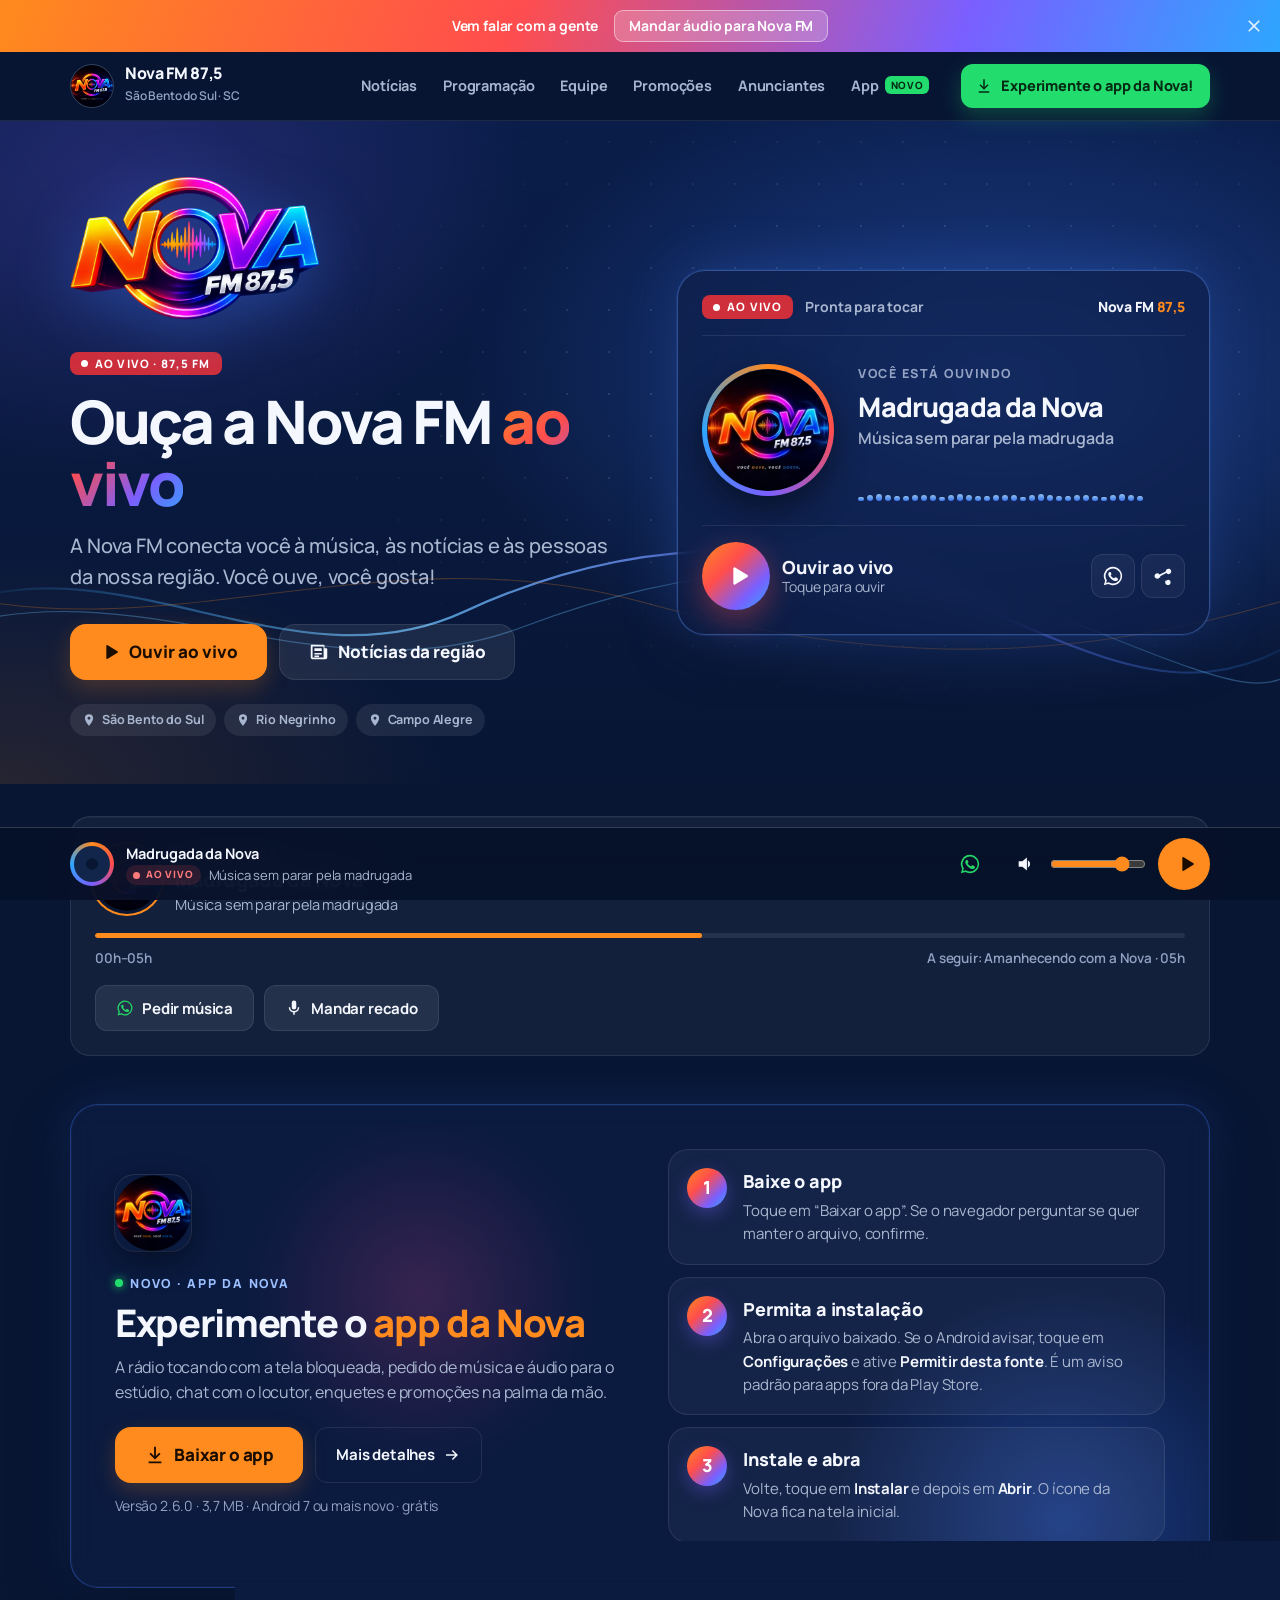
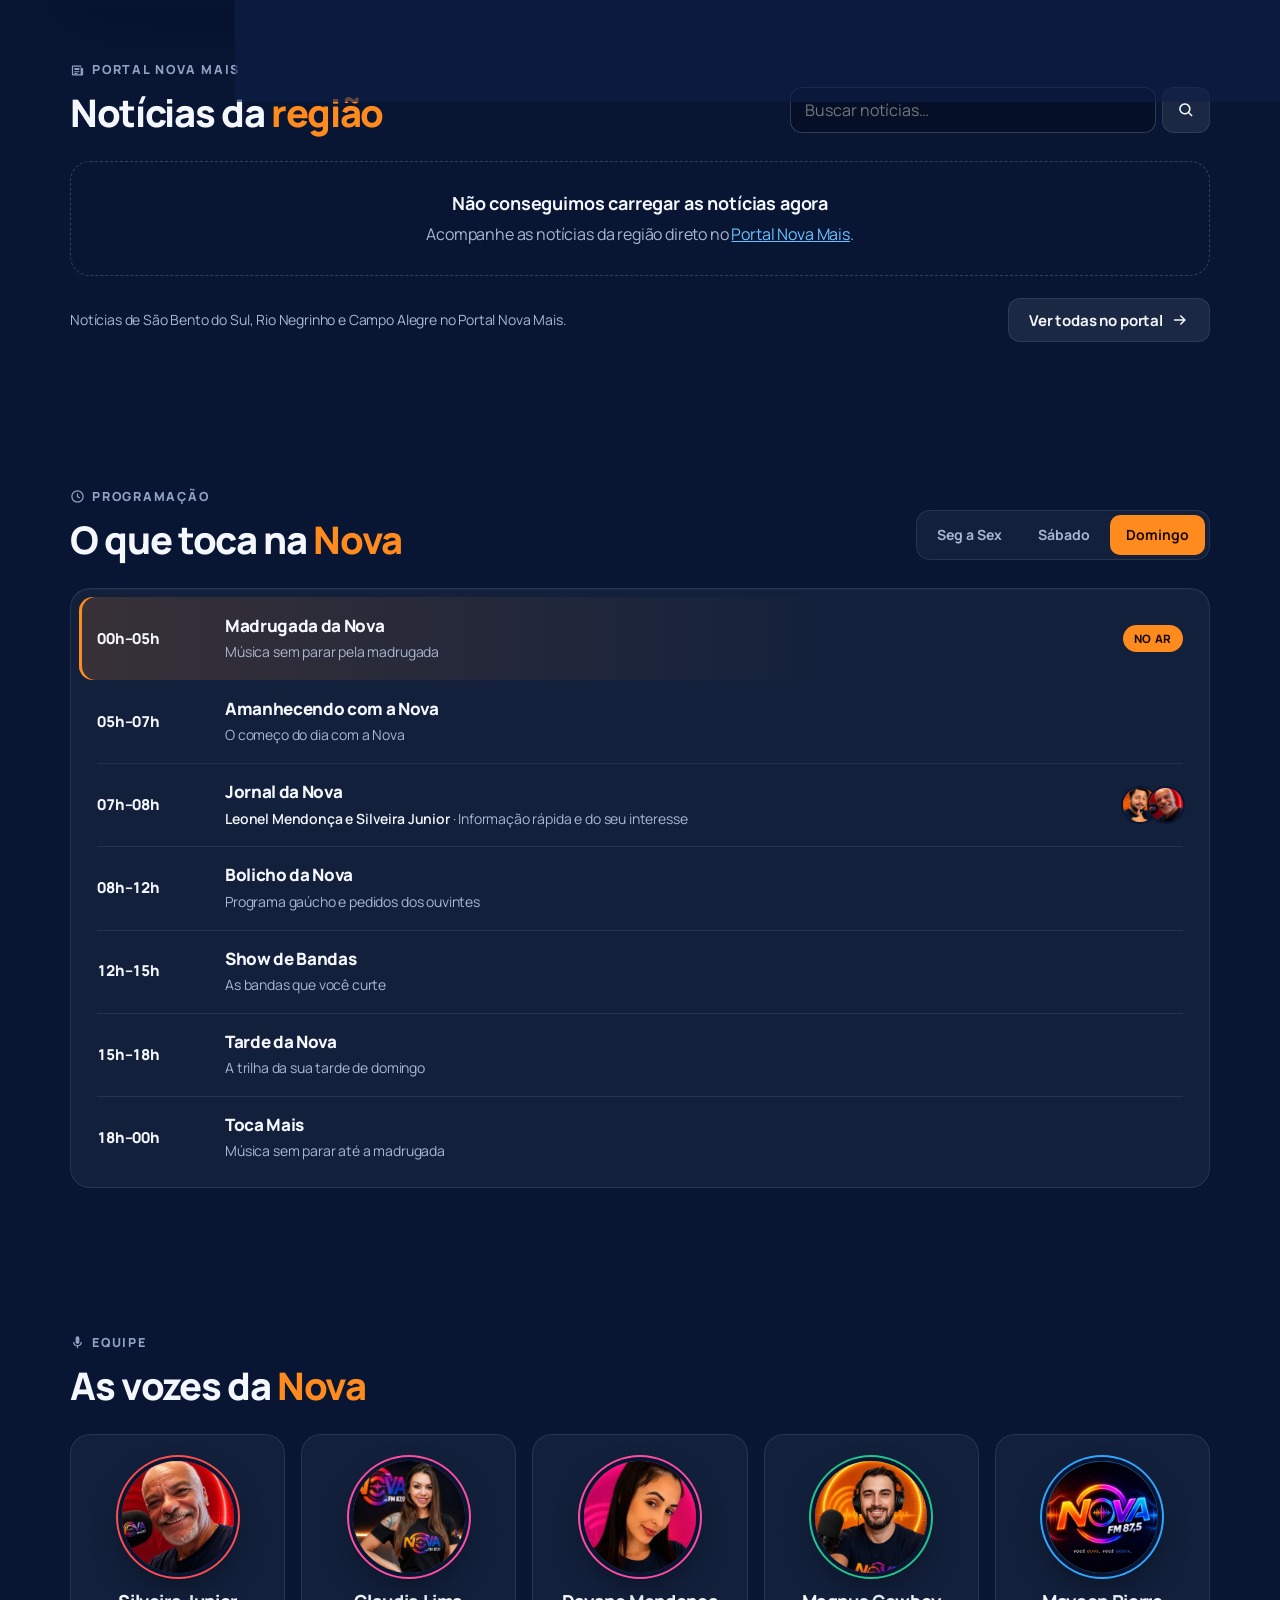
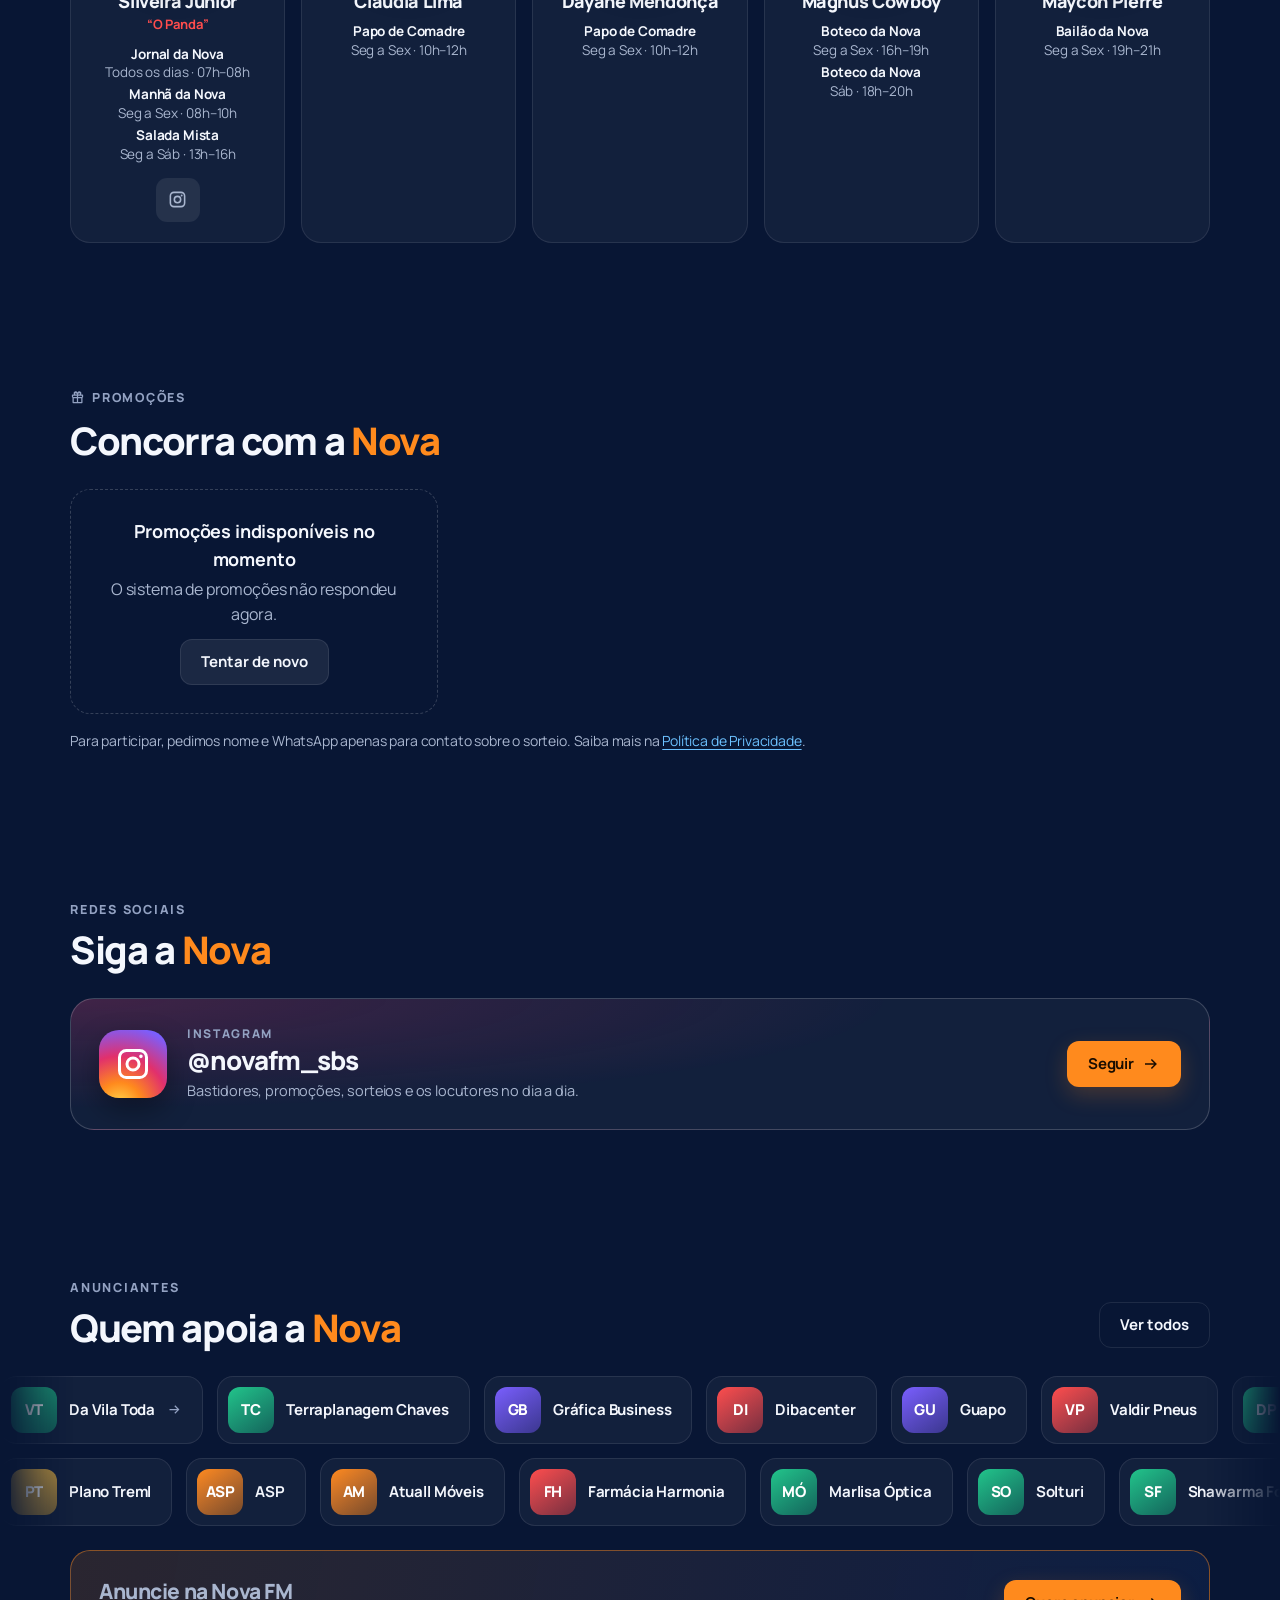
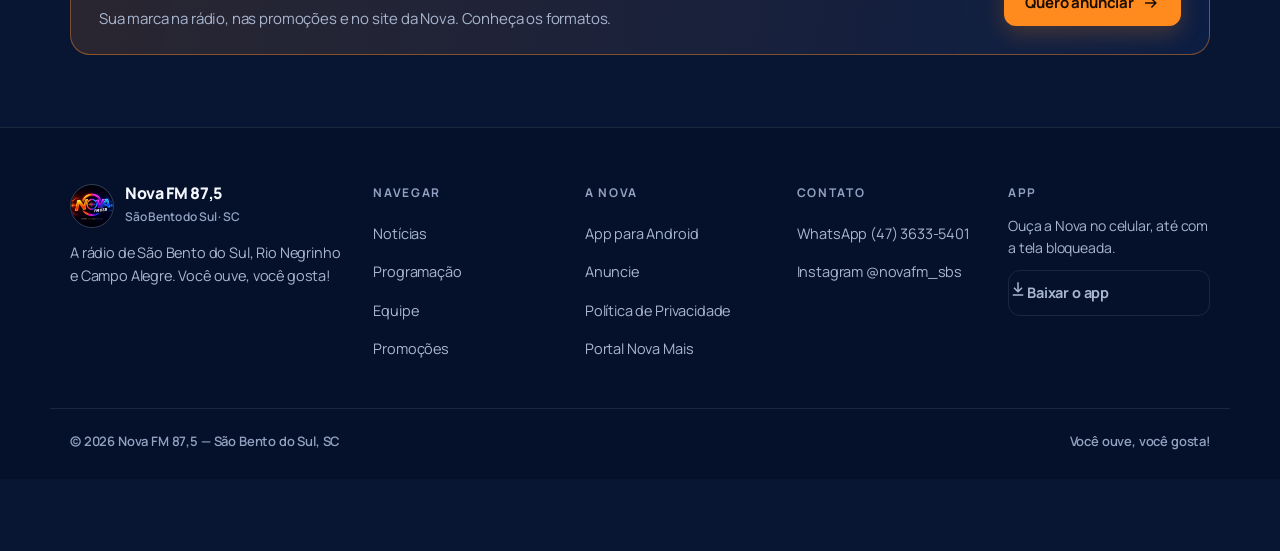
==== commit 5e9fcf7c: "App 2.6.0, ouvintes somando os mounts e reserva do player - APK 2.6.0 (qualidade pela rede: Wi-Fi /h" ====
--- a/index.html
+++ b/index.html
@@ -31,7 +31,7 @@
 <link rel="preconnect" href="https://fonts.gstatic.com" crossorigin>
 <link href="https://fonts.googleapis.com/css2?family=Manrope:wght@400;500;600;700;800&display=swap" rel="stylesheet">
 <link rel="preload" as="image" href="/img/logo-nova.webp" fetchpriority="high">
-<link rel="stylesheet" href="/assets/site.css?v=20261022c">
+<link rel="stylesheet" href="/assets/site.css?v=20261023b">
 
 <script type="application/ld+json">
 {
@@ -229,7 +229,7 @@
           <h2 id="tApp">Experimente o <em>app da Nova</em></h2>
           <p>A rádio tocando com a tela bloqueada, pedido de música e áudio para o estúdio, chat com o locutor, enquetes e promoções na palma da mão.</p>
           <div class="app-ctas" data-app-android>
-            <a class="btn btn-primario btn-grande" id="appBaixar" href="/app/NovaFM-2.5.0.apk" download><svg><use href="#i-down"/></svg>Baixar o app</a>
+            <a class="btn btn-primario btn-grande" id="appBaixar" href="/app/NovaFM-2.6.0.apk" download><svg><use href="#i-down"/></svg>Baixar o app</a>
             <a class="btn btn-leve" href="/app" data-pagina>Mais detalhes<svg><use href="#i-arrow"/></svg></a>
           </div>
           <p class="app-meta" id="appMeta" data-app-android>Para Android 7 ou mais novo · grátis</p>
@@ -394,6 +394,6 @@
 
 <audio id="stream" preload="none"></audio>
 
-<script src="/assets/app.js?v=20261022c" defer></script>
+<script src="/assets/app.js?v=20261023b" defer></script>
 </body>
 </html>
--- a/assets/site.css
+++ b/assets/site.css
@@ -684,3 +684,21 @@
   .manchetes-janela{overflow-x:auto;scrollbar-width:none}
   .manchetes .dup,.manchetes-pausa{display:none}
 }
+
+/* Enquete da Nova (na grade das promoções) */
+.enquete-vaga{display:contents}
+.enquete-card .enq-ic{font-size:26px;display:grid;place-items:center}
+.enquete-card .kicker{margin-top:4px}
+.enquete-card h3{margin-top:6px}
+.enq-opcoes{display:grid;gap:8px;margin-top:14px}
+.enq-op{justify-content:flex-start;text-align:left;min-height:46px;white-space:normal}
+.enq-op:hover{border-color:var(--eletrico);background:rgba(61,123,255,.14)}
+.enq-result{display:grid;gap:10px;margin-top:14px}
+.enq-rot{display:flex;justify-content:space-between;gap:8px;font-size:14.5px;font-weight:600;color:var(--txt-2)}
+.enq-rot small{color:var(--txt-3);font-weight:600}
+.enq-barra.minha .enq-rot{color:var(--txt)}
+.enq-trilho{height:10px;margin-top:4px;border-radius:99px;background:rgba(255,255,255,.08);overflow:hidden}
+.enq-trilho i{display:block;height:100%;border-radius:99px;background:var(--grad)}
+.enq-total{font-size:13px;color:var(--txt-3);margin:4px 0 0}
+.enq-app{margin-top:auto;padding-top:14px;font-size:13px;color:var(--txt-3)}
+.enq-app a{color:#9cc0ff;font-weight:700;text-decoration:underline}
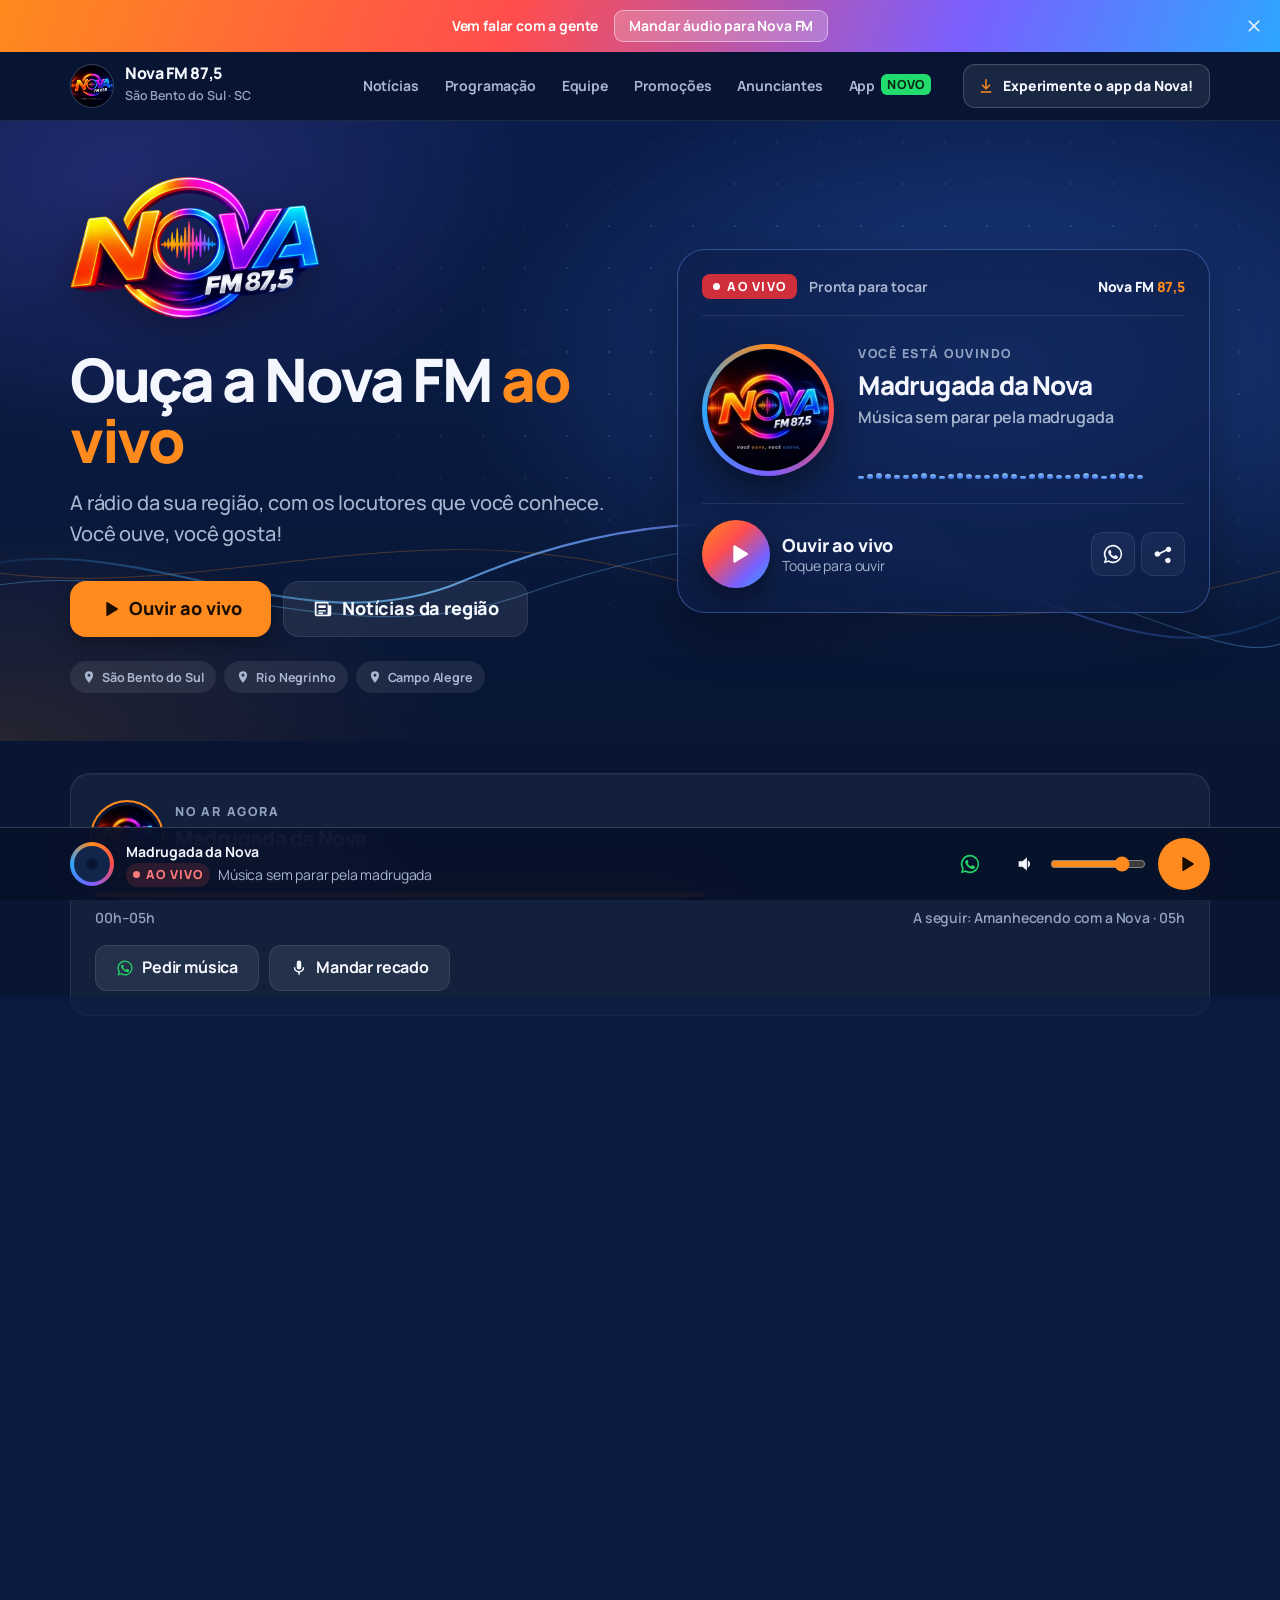
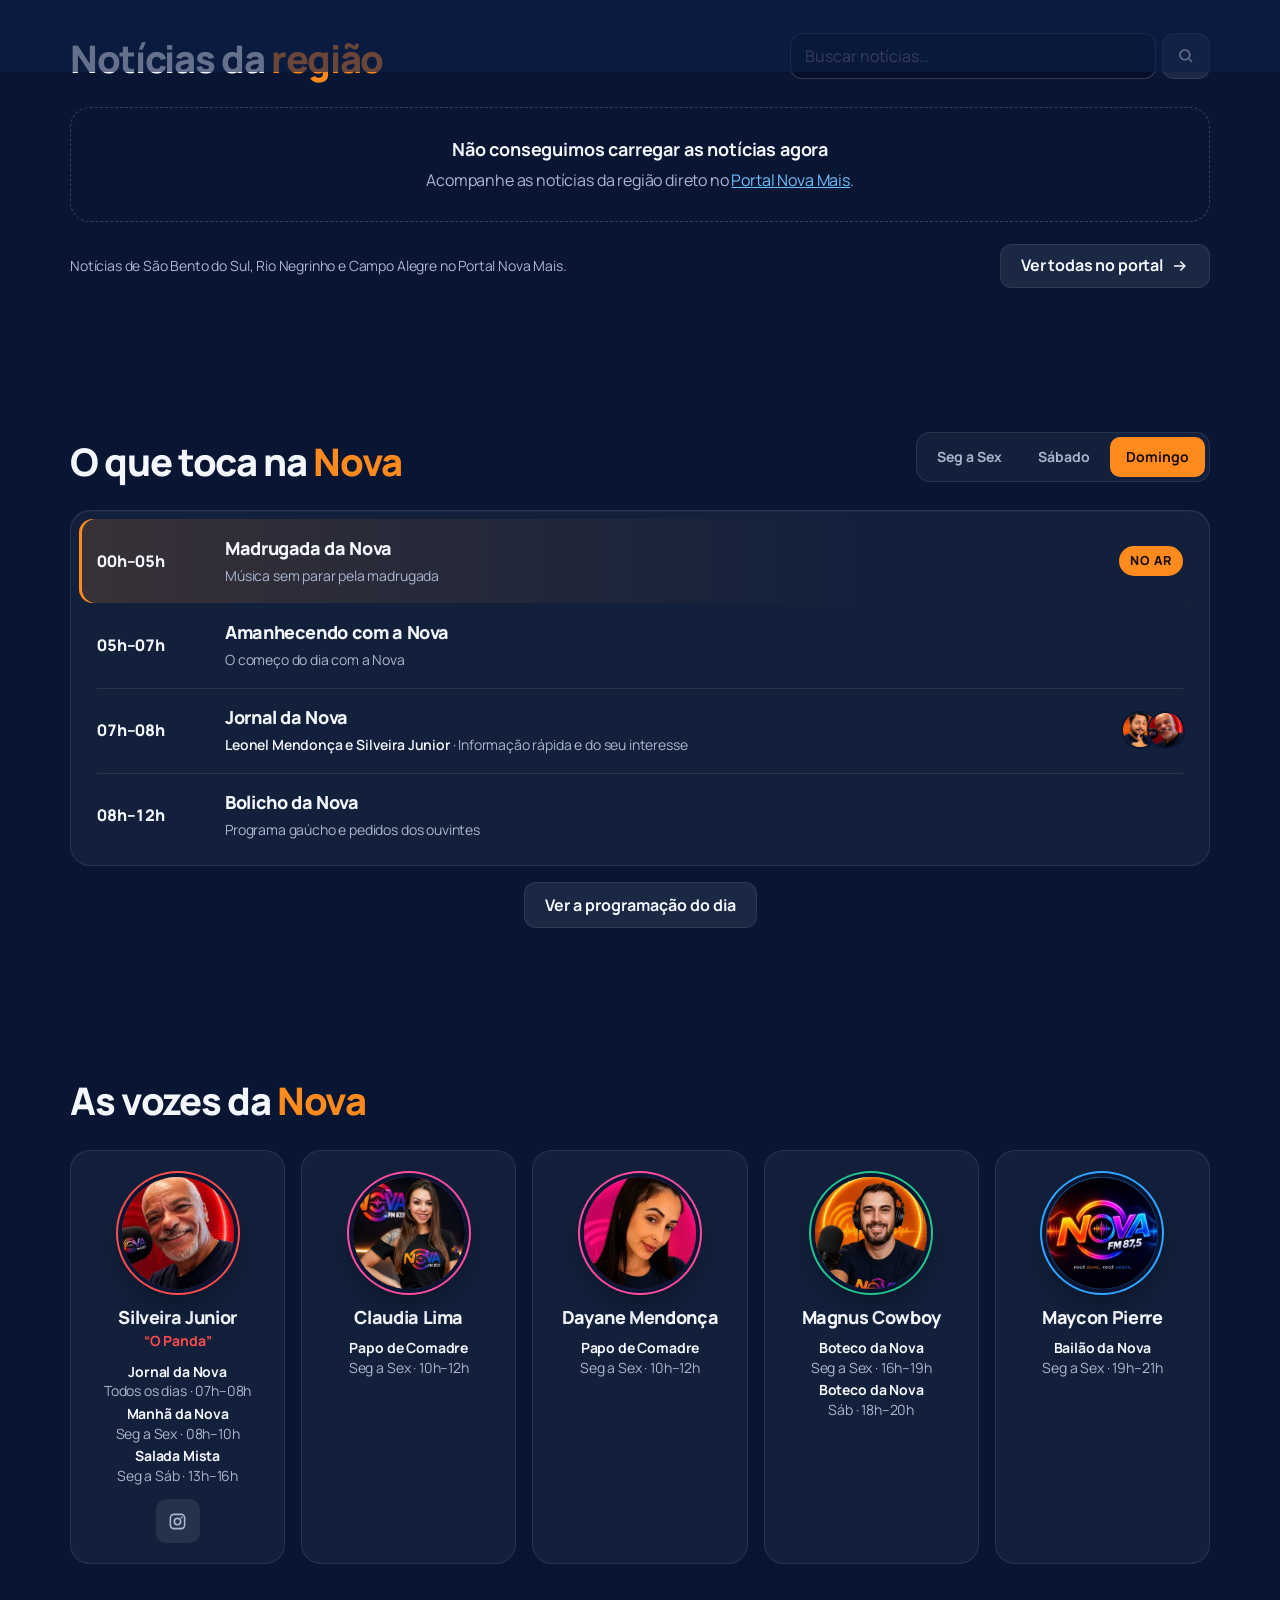
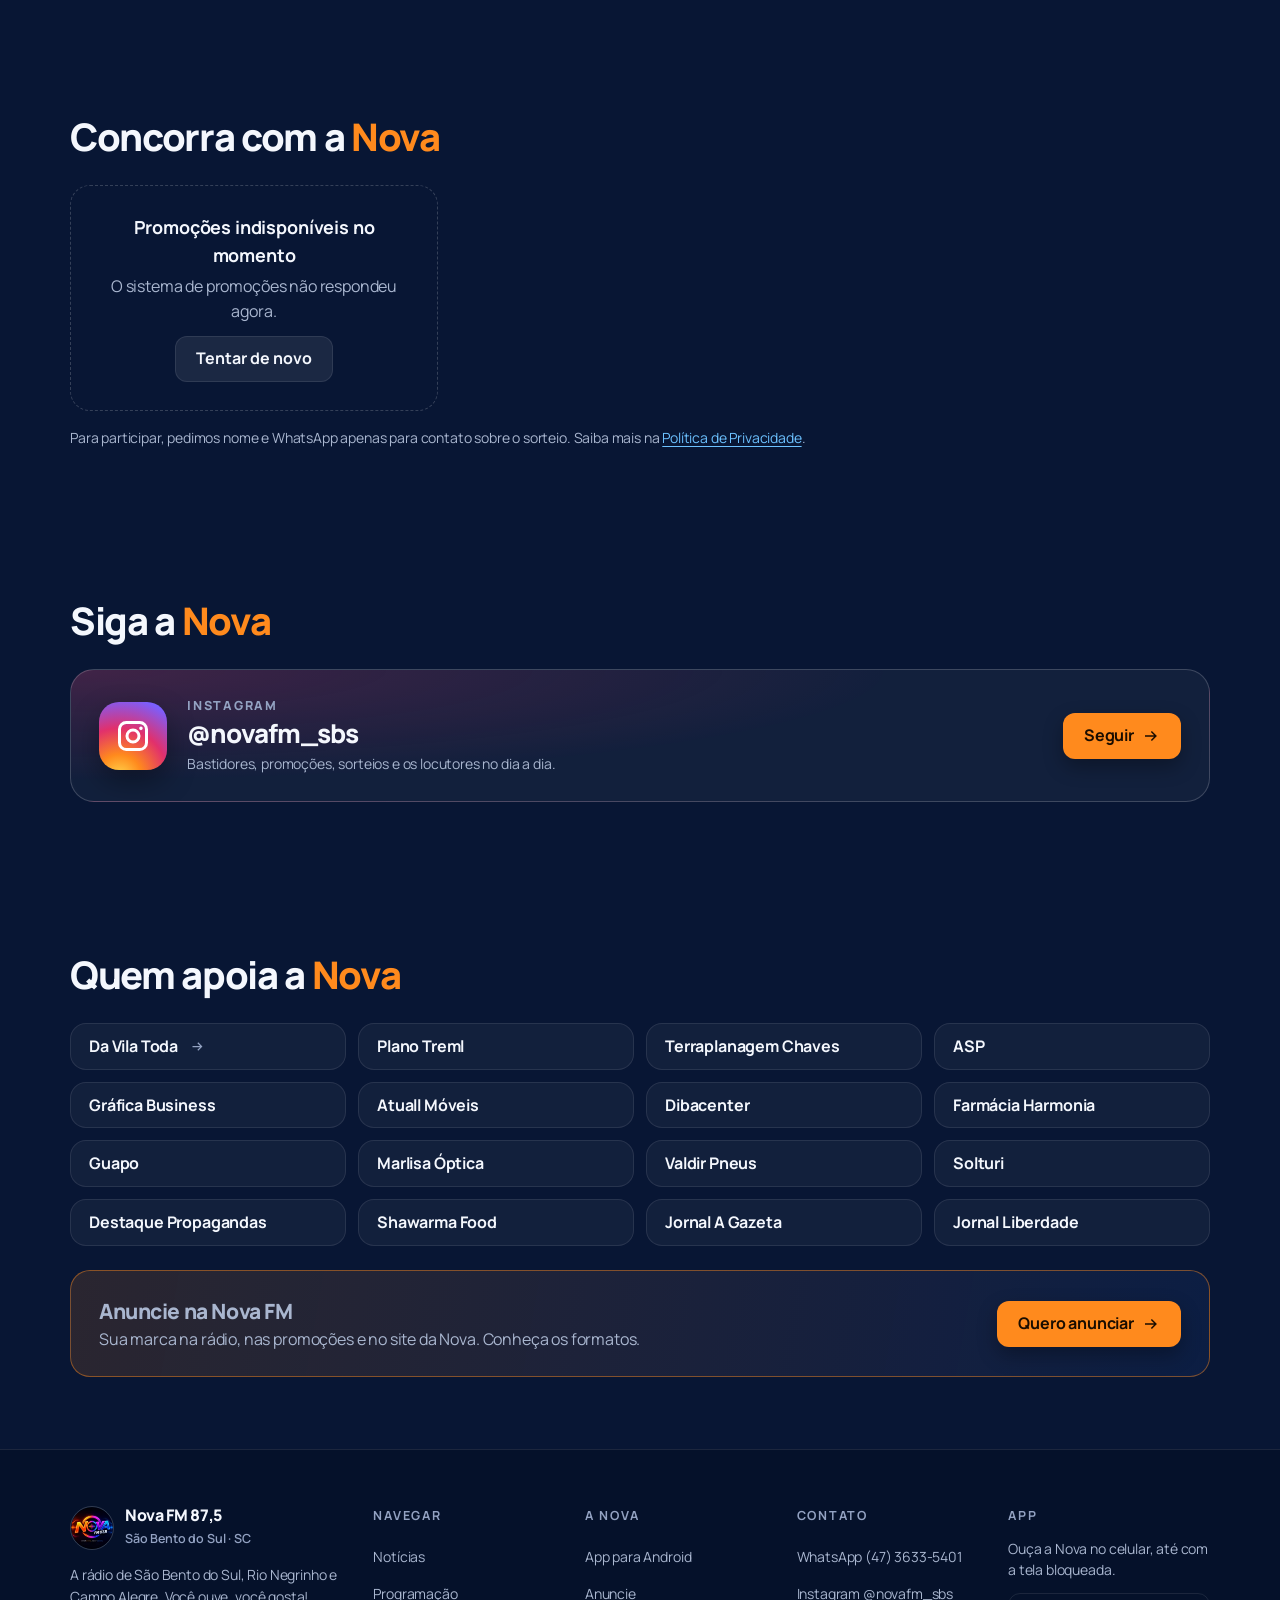
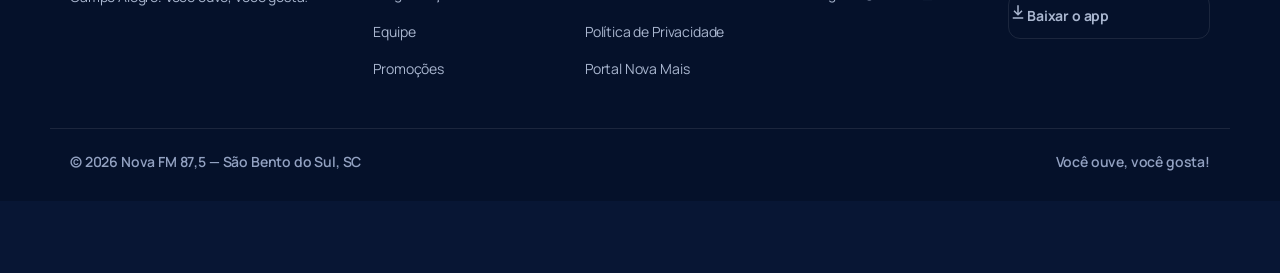
==== commit 2370f473: "Site refinado (Impeccable) e app 2.7.0 - Sem selos acima dos títulos e sem texto em degradê; pulso s" ====
--- a/index.html
+++ b/index.html
@@ -31,7 +31,7 @@
 <link rel="preconnect" href="https://fonts.gstatic.com" crossorigin>
 <link href="https://fonts.googleapis.com/css2?family=Manrope:wght@400;500;600;700;800&display=swap" rel="stylesheet">
 <link rel="preload" as="image" href="/img/logo-nova.webp" fetchpriority="high">
-<link rel="stylesheet" href="/assets/site.css?v=20261023b">
+<link rel="stylesheet" href="/assets/site.css?v=20261023c">
 
 <script type="application/ld+json">
 {
@@ -76,6 +76,7 @@
   <symbol id="i-alert" viewBox="0 0 24 24"><path d="M12 2 1 21h22zm0 4.3L19.5 19h-15zM11 10v4h2v-4zm0 6v2h2v-2z"/></symbol>
   <symbol id="i-clock" viewBox="0 0 24 24"><path d="M12 2a10 10 0 1 1 0 20 10 10 0 0 1 0-20zm0 2a8 8 0 1 0 0 16 8 8 0 0 0 0-16zm1 3v4.6l3.3 2-1 1.7L11 12.7V7z"/></symbol>
   <symbol id="i-trophy" viewBox="0 0 24 24"><path d="M7 3h10v2h3v3a4 4 0 0 1-4 4h-.3A5 5 0 0 1 13 14.9V17h3v2H8v-2h3v-2.1A5 5 0 0 1 8.3 12H8a4 4 0 0 1-4-4V5h3zm0 4H6v1a2 2 0 0 0 1 1.7zm10 0v2.7A2 2 0 0 0 18 8V7zM9 5v5a3 3 0 0 0 6 0V5z"/></symbol>
+  <symbol id="i-chart" viewBox="0 0 24 24"><path d="M4 20h16v2H4zM6 11h3v7H6zm5-6h3v13h-3zm5 9h3v4h-3z"/></symbol>
   <symbol id="i-mic" viewBox="0 0 24 24"><path d="M12 2a3 3 0 0 1 3 3v6a3 3 0 0 1-6 0V5a3 3 0 0 1 3-3zm-7 9h2a5 5 0 0 0 10 0h2a7 7 0 0 1-6 6.9V21h-2v-3.1A7 7 0 0 1 5 11z"/></symbol>
 </svg>
 
@@ -131,9 +132,8 @@
     <div class="wrap hero-grid">
       <div class="hero-texto">
         <img class="hero-logo" src="/img/logo-nova.webp" width="760" height="474" alt="Nova FM 87,5" fetchpriority="high">
-        <span class="selo-vivo"><i></i>Ao vivo · 87,5 FM</span>
         <h1 class="hero-titulo" id="heroTitulo">Ouça a Nova FM <em>ao vivo</em></h1>
-        <p class="hero-sub">A Nova FM conecta você à música, às notícias e às pessoas da nossa região. Você ouve, você gosta!</p>
+        <p class="hero-sub">A rádio da sua região, com os locutores que você conhece. Você ouve, você gosta!</p>
         <div class="hero-ctas">
           <button class="btn btn-primario btn-grande" type="button" data-play aria-label="Ouvir ao vivo"><svg class="ic-play"><use href="#i-play"/></svg><svg class="ic-pause"><use href="#i-pause"/></svg><span data-play-label>Ouvir ao vivo</span></button>
           <a class="btn btn-grande" href="#noticias"><svg><use href="#i-news"/></svg>Notícias da região</a>
@@ -225,11 +225,10 @@
         <div class="app-brilho" aria-hidden="true"></div>
         <div class="app-intro">
           <img class="app-icone" src="/icons/icon-192.png" width="192" height="192" alt="">
-          <span class="kicker app-kicker"><i></i>Novo · App da Nova</span>
           <h2 id="tApp">Experimente o <em>app da Nova</em></h2>
           <p>A rádio tocando com a tela bloqueada, pedido de música e áudio para o estúdio, chat com o locutor, enquetes e promoções na palma da mão.</p>
           <div class="app-ctas" data-app-android>
-            <a class="btn btn-primario btn-grande" id="appBaixar" href="/app/NovaFM-2.6.0.apk" download><svg><use href="#i-down"/></svg>Baixar o app</a>
+            <a class="btn btn-primario btn-grande" id="appBaixar" href="/app/NovaFM-2.7.0.apk" download><svg><use href="#i-down"/></svg>Baixar o app</a>
             <a class="btn btn-leve" href="/app" data-pagina>Mais detalhes<svg><use href="#i-arrow"/></svg></a>
           </div>
           <p class="app-meta" id="appMeta" data-app-android>Para Android 7 ou mais novo · grátis</p>
@@ -257,7 +256,7 @@
   <section id="noticias" aria-labelledby="tNoticias">
     <div class="wrap">
       <div class="sec-topo">
-        <div><span class="kicker"><svg><use href="#i-news"/></svg>Portal Nova Mais</span><h2 id="tNoticias">Notícias da <em>região</em></h2></div>
+        <div><h2 id="tNoticias">Notícias da <em>região</em></h2></div>
         <form class="busca" action="https://portalnovafmsbs.com.br/" method="get" target="_blank" role="search">
           <label class="sr" for="buscaNoticias">Buscar notícias no Portal Nova Mais</label>
           <input id="buscaNoticias" name="s" type="search" placeholder="Buscar notícias…" required minlength="2">
@@ -281,7 +280,7 @@
   <section id="programacao" aria-labelledby="tProgramacao">
     <div class="wrap">
       <div class="sec-topo">
-        <div><span class="kicker"><svg><use href="#i-clock"/></svg>Programação</span><h2 id="tProgramacao">O que toca na <em>Nova</em></h2></div>
+        <div><h2 id="tProgramacao">O que toca na <em>Nova</em></h2></div>
         <div class="abas" role="tablist" aria-label="Dia da programação">
           <button role="tab" type="button" data-dia="semana">Seg a Sex</button>
           <button role="tab" type="button" data-dia="sabado">Sábado</button>
@@ -289,13 +288,14 @@
         </div>
       </div>
       <ol class="grade cartao" id="grade" aria-live="polite"></ol>
+      <button class="btn grade-tudo" type="button" id="gradeTudo" aria-controls="grade" hidden>Ver a programação do dia</button>
     </div>
   </section>
 
   <!-- EQUIPE -->
   <section id="locutores" aria-labelledby="tEquipe">
     <div class="wrap">
-      <div class="sec-topo"><div><span class="kicker"><svg><use href="#i-mic"/></svg>Equipe</span><h2 id="tEquipe">As vozes da <em>Nova</em></h2></div></div>
+      <div class="sec-topo"><div><h2 id="tEquipe">As vozes da <em>Nova</em></h2></div></div>
       <div class="equipe" id="equipe"></div>
     </div>
   </section>
@@ -303,7 +303,7 @@
   <!-- PROMOÇÕES -->
   <section id="promocoes" aria-labelledby="tPromos">
     <div class="wrap">
-      <div class="sec-topo"><div><span class="kicker"><svg><use href="#i-gift"/></svg>Promoções</span><h2 id="tPromos">Concorra com a <em>Nova</em></h2></div></div>
+      <div class="sec-topo"><div><h2 id="tPromos">Concorra com a <em>Nova</em></h2></div></div>
       <div class="promo-cards" id="promoCards" aria-live="polite"><div class="esqueleto" style="min-height:230px"></div></div>
       <div class="cartao ganhadores" id="ganhadores" hidden>
         <span class="kicker"><svg><use href="#i-trophy"/></svg>Últimos ganhadores</span>
@@ -316,7 +316,7 @@
   <!-- REDES SOCIAIS -->
   <section id="redes" aria-labelledby="tRedes">
     <div class="wrap">
-      <div class="sec-topo"><div><span class="kicker">Redes sociais</span><h2 id="tRedes">Siga a <em>Nova</em></h2></div></div>
+      <div class="sec-topo"><div><h2 id="tRedes">Siga a <em>Nova</em></h2></div></div>
       <div class="redes" id="redesLista">
         <a class="rede instagram" href="https://instagram.com/novafm_sbs" target="_blank" rel="noopener"><span class="ri"><svg><use href="#i-ig"/></svg></span><span class="rt"><small>Instagram</small><b>@novafm_sbs</b><span>Bastidores, promoções, sorteios e os locutores no dia a dia.</span></span><span class="btn btn-primario">Seguir<svg><use href="#i-arrow"/></svg></span></a>
       </div>
@@ -327,13 +327,11 @@
   <section id="apoiadores" aria-labelledby="tApoio">
     <div class="wrap">
       <div class="sec-topo">
-        <div><span class="kicker">Anunciantes</span><h2 id="tApoio">Quem apoia a <em>Nova</em></h2></div>
-        <button class="btn btn-leve" type="button" id="apoioTodos" aria-expanded="false" aria-controls="apoioGrade">Ver todos</button>
-      </div>
-    </div>
-    <div class="apoio-faixas" id="apoioFaixas"></div>
-    <div class="wrap">
-      <div class="apoio-grade" id="apoioGrade" hidden></div>
+        <div><h2 id="tApoio">Quem apoia a <em>Nova</em></h2></div>
+      </div>
+    </div>
+    <div class="wrap">
+      <div class="apoio-grade" id="apoioGrade"></div>
       <a class="anuncie" href="/anuncie" data-pagina>
         <span><b>Anuncie na Nova FM</b>Sua marca na rádio, nas promoções e no site da Nova. Conheça os formatos.</span>
         <span class="btn btn-primario">Quero anunciar<svg><use href="#i-arrow"/></svg></span>
@@ -394,6 +392,6 @@
 
 <audio id="stream" preload="none"></audio>
 
-<script src="/assets/app.js?v=20261023b" defer></script>
+<script src="/assets/app.js?v=20261023c" defer></script>
 </body>
 </html>
--- a/assets/site.css
+++ b/assets/site.css
@@ -36,6 +36,7 @@
   /* tipografia */
   --fonte:'Manrope',system-ui,-apple-system,'Segoe UI',sans-serif;
   --fs-xs:12.5px; --fs-sm:14px; --fs-base:16px; --fs-lg:18px; --fs-xl:21px;
+  --fs-card:clamp(21px,2.4vw,26px);
   --fs-2xl:clamp(26px,3.6vw,38px);
   --fs-3xl:clamp(34px,5.4vw,60px);
 
@@ -86,14 +87,14 @@
 .cartao{background:var(--sup);border:1px solid var(--linha);border-radius:var(--raio);box-shadow:inset 0 1px 0 rgba(255,255,255,.04)}
 
 .btn{display:inline-flex;align-items:center;justify-content:center;gap:8px;min-height:46px;padding:0 20px;border-radius:var(--raio-p);
-  font-weight:700;font-size:15px;background:var(--sup-2);border:1px solid var(--linha);color:var(--txt);
+  font-weight:700;font-size:var(--fs-base);background:var(--sup-2);border:1px solid var(--linha);color:var(--txt);
   transition:background .2s,border-color .2s,transform .2s var(--ease),box-shadow .2s;white-space:nowrap}
 .btn:hover{border-color:var(--linha-2);background:rgba(255,255,255,.12)}
 .btn:active{transform:translateY(1px)}
 .btn svg{width:18px;height:18px}
-.btn-primario{background:var(--laranja);border-color:transparent;color:#1a0d00;box-shadow:0 8px 22px rgba(255,138,29,.22)}
-.btn-primario:hover{background:#ff9c3d;border-color:transparent;box-shadow:0 10px 28px rgba(255,138,29,.32)}
-.btn-grande{min-height:56px;padding:0 28px;font-size:17px;font-weight:800;border-radius:16px}
+.btn-primario{background:var(--laranja);border-color:transparent;color:#1a0d00;box-shadow:0 8px 20px rgba(0,0,0,.3)}
+.btn-primario:hover{background:#ff9c3d;border-color:transparent;box-shadow:0 10px 24px rgba(0,0,0,.36)}
+.btn-grande{min-height:56px;padding:0 28px;font-size:var(--fs-lg);font-weight:800;border-radius:16px}
 .btn-grande svg{width:22px;height:22px}
 .btn-leve{background:transparent}
 .btn[disabled],.btn:disabled{opacity:.55;cursor:not-allowed;transform:none}
@@ -109,15 +110,16 @@
 .chip svg{width:14px;height:14px}
 a.chip:hover{color:var(--txt);background:rgba(255,255,255,.14)}
 
-.selo-vivo{display:inline-flex;align-items:center;gap:7px;white-space:nowrap;flex:none;padding:5px 11px;border-radius:8px;background:var(--no-ar);color:#fff;font-size:11.5px;font-weight:800;letter-spacing:.1em;text-transform:uppercase;line-height:1.2}
-.selo-vivo i{width:7px;height:7px;border-radius:50%;background:#fff;animation:pisca 1.6s infinite}
-.ao-vivo{display:inline-flex;align-items:center;gap:6px;padding:4px 9px;border-radius:99px;background:rgba(255,77,77,.14);color:#ff7b7b;font-style:normal;font-size:11px;font-weight:800;letter-spacing:.08em}
-.ao-vivo i{width:7px;height:7px;border-radius:50%;background:currentColor;animation:pisca 1.6s infinite}
+.selo-vivo{display:inline-flex;align-items:center;gap:7px;white-space:nowrap;flex:none;padding:5px 11px;border-radius:8px;background:var(--no-ar);color:#fff;font-size:var(--fs-xs);font-weight:800;letter-spacing:.1em;text-transform:uppercase;line-height:1.2}
+.selo-vivo i{width:7px;height:7px;border-radius:50%;background:#fff}
+.tocando-on .player-card .selo-vivo i{animation:pisca 1.6s infinite}
+.ao-vivo{display:inline-flex;align-items:center;gap:6px;padding:4px 9px;border-radius:99px;background:rgba(255,77,77,.14);color:#ff7b7b;font-style:normal;font-size:var(--fs-xs);font-weight:800;letter-spacing:.08em}
+.ao-vivo i{width:7px;height:7px;border-radius:50%;background:currentColor}
 @keyframes pisca{50%{opacity:.35}}
 @keyframes gira{to{transform:rotate(360deg)}}
 
 .avatar{--ac:var(--laranja);position:relative;flex:none;width:64px;height:64px;border-radius:50%;display:grid;place-items:center;
-  font-weight:800;font-size:21px;color:#fff;background:linear-gradient(150deg,color-mix(in srgb,var(--ac) 55%,#0b1d42),#0b1d42);
+  font-weight:800;font-size:var(--fs-xl);color:#fff;background:linear-gradient(150deg,color-mix(in srgb,var(--ac) 55%,#0b1d42),#0b1d42);
   box-shadow:0 0 0 3px var(--bg),0 0 0 5px var(--ac);overflow:hidden}
 .avatar img{width:100%;height:100%;object-fit:cover}
 .avatar.logo{background:#0b1d42}
@@ -137,7 +139,7 @@
 
 /* ============ 4. CABEÇALHO ============ */
 .campanha{position:relative;display:flex;align-items:center;justify-content:center;gap:10px 16px;flex-wrap:wrap;
-  padding:10px 52px;text-align:center;font-weight:700;font-size:14px;color:#fff;line-height:1.35}
+  padding:10px 52px;text-align:center;font-weight:700;font-size:var(--fs-sm);color:#fff;line-height:1.35}
 .campanha.gradiente{background:linear-gradient(110deg,#FF8A1D,#FF4D4D 40%,#7A5FFF 75%,#2EA6FF)}
 .campanha.laranja{background:linear-gradient(90deg,#FF8A1D,#FF6A00)}
 .campanha.azul{background:linear-gradient(90deg,#2EA6FF,#1E6FE0)}
@@ -151,31 +153,29 @@
 .topo-in{display:flex;align-items:center;gap:20px;height:var(--topo-h)}
 .marca{display:flex;align-items:center;gap:11px;flex:none}
 .marca img{width:44px;height:44px;border-radius:50%;border:1px solid var(--linha-2)}
-.marca b{display:block;font-size:16px;font-weight:800;letter-spacing:-.02em;line-height:1.1}
-.marca small{font-size:12px;color:var(--txt-3);font-weight:600}
+.marca b{display:block;font-size:var(--fs-base);font-weight:800;letter-spacing:-.02em;line-height:1.1}
+.marca small{font-size:var(--fs-xs);color:var(--txt-3);font-weight:600}
 .menu{display:flex;align-items:center;gap:2px;margin-left:auto}
-.menu a{position:relative;padding:10px 12px;border-radius:10px;font-weight:700;font-size:14.5px;color:var(--txt-2);transition:color .2s,background .2s}
+.menu a{position:relative;padding:10px 12px;border-radius:10px;font-weight:700;font-size:var(--fs-sm);color:var(--txt-2);transition:color .2s,background .2s}
 .menu a:hover{color:var(--txt);background:var(--sup-2)}
 .menu-extra{display:none}
-.promo-dot{position:absolute;top:6px;right:2px;width:9px;height:9px;border-radius:50%;background:var(--vermelho);box-shadow:0 0 0 2px var(--bg);animation:pulsa 1.6s infinite}
+.promo-dot{position:absolute;top:6px;right:2px;width:9px;height:9px;border-radius:50%;background:var(--vermelho);box-shadow:0 0 0 2px var(--bg)}
 @keyframes pulsa{0%{box-shadow:0 0 0 2px var(--bg),0 0 0 2px rgba(255,77,77,.6)}80%,100%{box-shadow:0 0 0 2px var(--bg),0 0 0 9px rgba(255,77,77,0)}}
 .topo-acoes{display:flex;align-items:center;gap:6px}
-.btn-ouvir{min-height:44px;padding:0 16px 0 12px;font-size:14.5px;font-weight:800}
+.btn-ouvir{min-height:44px;padding:0 16px 0 12px;font-size:var(--fs-sm);font-weight:800}
 /* Botão verde do app no topo (Android e computador; no iPhone volta o "Ouvir ao vivo") */
-.btn-app-topo{min-height:44px;padding:0 16px 0 13px;font-size:14.5px;font-weight:800;background:var(--sucesso);border-color:transparent;color:#062b14;
-  box-shadow:0 0 0 0 rgba(34,221,110,.55),0 8px 22px rgba(34,221,110,.25);animation:chamaApp 2.4s ease-out infinite}
-.btn-app-topo:hover{background:#4be88a;border-color:transparent;color:#062b14}
-.btn-app-topo svg{width:18px;height:18px}
+.btn-app-topo{min-height:44px;padding:0 16px 0 13px;font-size:var(--fs-sm);font-weight:800;background:var(--sup-2);border-color:var(--linha-2);color:var(--txt)}
+.btn-app-topo:hover{background:rgba(255,255,255,.14);border-color:var(--laranja);color:var(--txt)}
+.btn-app-topo svg{width:18px;height:18px;color:var(--laranja)}
 .btn-app-topo .lab-curto{display:none}
-@keyframes chamaApp{0%{box-shadow:0 0 0 0 rgba(34,221,110,.55),0 8px 22px rgba(34,221,110,.25)}70%,100%{box-shadow:0 0 0 12px rgba(34,221,110,0),0 8px 22px rgba(34,221,110,.25)}}
 .btn-ouvir .bola{display:grid;place-items:center;width:26px;height:26px;border-radius:50%;background:#1a0d00;color:var(--laranja)}
 .btn-ouvir .bola svg{width:14px;height:14px}
 .burger{display:none}
 
 /* Letreiro de manchetes (abaixo do cabeçalho; pausa no hover, no foco e no botão) */
-.manchetes{position:relative;z-index:40;display:flex;align-items:center;height:42px;padding:0;background:rgba(255,255,255,.035);border-bottom:1px solid var(--linha);font-size:14px}
-.manchetes-selo{flex:none;display:inline-flex;align-items:center;gap:7px;height:100%;padding:0 14px 0 max(16px,calc((100vw - 1200px)/2));font-size:12px;font-weight:800;letter-spacing:.08em;text-transform:uppercase;color:#fff}
-.manchetes-selo i{width:8px;height:8px;border-radius:50%;background:#ff5a66;box-shadow:0 0 8px rgba(255,90,102,.8);animation:pisca 1.6s ease-in-out infinite}
+.manchetes{position:relative;z-index:40;display:flex;align-items:center;height:42px;padding:0;background:rgba(255,255,255,.035);border-bottom:1px solid var(--linha);font-size:var(--fs-sm)}
+.manchetes-selo{flex:none;display:inline-flex;align-items:center;gap:7px;height:100%;padding:0 14px 0 max(16px,calc((100vw - 1200px)/2));font-size:var(--fs-xs);font-weight:800;letter-spacing:.08em;text-transform:uppercase;color:#fff}
+.manchetes-selo i{width:8px;height:8px;border-radius:50%;background:#ff5a66}
 @keyframes pisca{50%{opacity:.35}}
 .manchetes-janela{flex:1;min-width:0;overflow:hidden;height:100%;-webkit-mask-image:linear-gradient(90deg,transparent,#000 24px,#000 calc(100% - 24px),transparent);mask-image:linear-gradient(90deg,transparent,#000 24px,#000 calc(100% - 24px),transparent)}
 .manchetes-trilho{display:flex;align-items:center;height:100%;width:max-content;margin:0;padding:0;list-style:none;animation:desliza var(--dur,80s) linear infinite}
@@ -184,7 +184,7 @@
 .manchetes-trilho li+li{border-left:1px solid var(--linha)}
 .manchetes-trilho a{display:inline-flex;align-items:center;min-height:32px;color:var(--txt-2);font-weight:600}
 .manchetes-trilho a:hover{color:var(--txt)}
-.manchetes-trilho b{margin-right:7px;color:#6cc1ff;font-weight:800;font-size:12.5px;letter-spacing:.06em;text-transform:uppercase}
+.manchetes-trilho b{margin-right:7px;color:#6cc1ff;font-weight:800;font-size:var(--fs-xs);letter-spacing:.06em;text-transform:uppercase}
 .manchetes-trilho .m-vivo b{color:#ff8a92}
 .manchetes-pausa{flex:none;display:grid;place-items:center;width:42px;height:42px;margin-right:max(4px,calc((100vw - 1200px)/2 - 12px));color:var(--txt-2);border-radius:10px}
 .manchetes-pausa:hover{color:var(--txt)}
@@ -212,9 +212,9 @@
 
 .hero-grid{display:grid;grid-template-columns:1.05fr 1fr;gap:var(--s7);align-items:center}
 .hero-texto{max-width:560px}
-.hero-logo{width:min(250px,60vw);margin-bottom:var(--s5);filter:drop-shadow(0 12px 30px rgba(61,123,255,.35))}
+.hero-logo{width:min(250px,60vw);margin-bottom:var(--s5);filter:drop-shadow(0 12px 24px rgba(0,0,0,.35))}
 .hero-titulo{font-size:var(--fs-3xl);font-weight:800;letter-spacing:-.04em;line-height:1.02;margin-top:var(--s4)}
-.hero-titulo em{font-style:normal;background:var(--grad);-webkit-background-clip:text;background-clip:text;color:transparent}
+.hero-titulo em{font-style:normal;color:var(--laranja)}
 .hero-sub{font-size:clamp(17px,1.9vw,20px);color:var(--txt-2);font-weight:500;margin-top:var(--s4);max-width:46ch}
 .hero-ctas{display:flex;flex-wrap:wrap;gap:var(--s3);margin-top:var(--s6)}
 .hero-cidades{display:flex;flex-wrap:wrap;gap:var(--s2);margin-top:var(--s5)}
@@ -222,7 +222,7 @@
 /* card do player (vidro com brilho azul) */
 .player-card{position:relative;padding:var(--s5);border-radius:var(--raio-g);background:var(--vidro);
   border:1px solid rgba(108,160,255,.38);backdrop-filter:blur(14px);-webkit-backdrop-filter:blur(14px);
-  box-shadow:0 0 0 1px rgba(61,123,255,.12),0 0 60px -10px var(--eletrico-glow),var(--sombra)}
+  box-shadow:var(--sombra)}
 .pc-topo{display:flex;align-items:center;gap:var(--s3);padding-bottom:var(--s4);border-bottom:1px solid var(--linha)}
 .pc-estado{font-size:var(--fs-sm);font-weight:700;color:var(--txt-2)}
 .pc-marca{margin-left:auto;font-weight:800;font-size:var(--fs-sm);letter-spacing:-.01em}
@@ -234,27 +234,27 @@
 .pc-capa.com-capa{animation:none!important}             /* capa de disco não gira: fica como a arte do álbum */
 .mini-disco.com-capa{background-size:cover;background-position:center;animation:none!important}
 .mini-disco.com-capa::after{display:none}
-.np-link{display:inline-flex;align-items:center;min-height:24px;margin-top:4px;font-size:12.5px;font-weight:700;color:#9cc0ff;text-decoration:underline;text-underline-offset:2px}
+.np-link{display:inline-flex;align-items:center;min-height:24px;margin-top:4px;font-size:var(--fs-xs);font-weight:700;color:#9cc0ff;text-decoration:underline;text-underline-offset:2px}
 .np-link:hover{color:#fff}
 /* Pesquisa musical */
 .pc-nota{margin-top:var(--s4);padding-top:var(--s4);border-top:1px solid var(--linha);text-align:center}
-.pc-nota-perg{font-weight:800;font-size:15px;color:var(--txt-2);margin:0 0 10px}
+.pc-nota-perg{font-weight:800;font-size:var(--fs-base);color:var(--txt-2);margin:0 0 10px}
 .pc-nota-botoes{display:grid;grid-template-columns:repeat(5,1fr);gap:8px}
-.pc-nota-botoes button{display:flex;flex-direction:column;align-items:center;gap:4px;min-height:64px;padding:8px 2px;border-radius:14px;background:rgba(255,255,255,.06);border:1px solid var(--linha);color:var(--txt-2);font-size:12px;font-weight:700;line-height:1.15;transition:transform .15s,background .15s,border-color .15s}
-.pc-nota-botoes button span{font-size:26px;line-height:1}
+.pc-nota-botoes button{display:flex;flex-direction:column;align-items:center;gap:4px;min-height:64px;padding:8px 2px;border-radius:14px;background:rgba(255,255,255,.06);border:1px solid var(--linha);color:var(--txt-2);font-size:var(--fs-xs);font-weight:700;line-height:1.15;transition:transform .15s,background .15s,border-color .15s}
+.pc-nota-botoes button span{font-size:var(--fs-card);line-height:1}
 .pc-nota-botoes button:hover{background:rgba(255,255,255,.1);transform:translateY(-2px)}
 .pc-nota-botoes button[aria-pressed="true"]{background:rgba(61,123,255,.25);border-color:var(--eletrico);color:#fff;transform:scale(1.04)}
-.pc-nota-res{min-height:20px;margin:8px 0 0;font-size:13px;color:var(--txt-3);font-weight:600}
+.pc-nota-res{min-height:20px;margin:8px 0 0;font-size:var(--fs-sm);color:var(--txt-3);font-weight:600}
 .estado-erro .pc-capa,.estado-conectando .pc-capa{animation-play-state:paused}
 .pc-meta{min-width:0}
 .pc-meta .rotulo{font-size:var(--fs-xs);font-weight:800;letter-spacing:.12em;text-transform:uppercase;color:var(--txt-3)}
-.np-titulo{font-size:clamp(21px,2.4vw,27px);font-weight:800;letter-spacing:-.03em;line-height:1.15;margin-top:6px;overflow-wrap:anywhere}
+.np-titulo{font-size:var(--fs-card);font-weight:800;letter-spacing:-.03em;line-height:1.15;margin-top:6px;overflow-wrap:anywhere}
 .np-artista{font-size:var(--fs-base);color:var(--txt-2);font-weight:600;margin-top:4px;overflow-wrap:anywhere}
 .eq{display:flex;align-items:flex-end;gap:3px;height:34px;margin-top:var(--s4)}
 .eq i{flex:1;max-width:6px;height:12%;border-radius:3px;background:linear-gradient(180deg,#9fd2ff,var(--eletrico));opacity:.9;transition:height .08s linear}
 .pc-controles{display:flex;align-items:center;gap:var(--s3);padding-top:var(--s4);border-top:1px solid var(--linha)}
 .pc-play{position:relative;flex:none;width:68px;height:68px;border-radius:50%;display:grid;place-items:center;background:var(--grad);color:#fff;
-  box-shadow:0 10px 30px rgba(255,77,77,.38);transition:transform .2s var(--ease)}
+  box-shadow:0 10px 24px rgba(0,0,0,.4);transition:transform .2s var(--ease)}
 .pc-play:hover{transform:scale(1.05)}
 .pc-play svg{width:28px;height:28px}
 .pc-play .ic-play{margin-left:3px}
@@ -277,20 +277,20 @@
 .no-ar{padding:24px;display:flex;flex-direction:column;gap:16px}
 .no-ar-topo{display:flex;align-items:center;gap:16px}
 .no-ar-info{min-width:0}
-.no-ar-info b{display:block;font-size:20px;font-weight:800;letter-spacing:-.02em;line-height:1.2;margin-top:3px}
-.no-ar-info span:last-child{color:var(--txt-2);font-size:14.5px}
+.no-ar-info b{display:block;font-size:var(--fs-xl);font-weight:800;letter-spacing:-.02em;line-height:1.2;margin-top:3px}
+.no-ar-info span:last-child{color:var(--txt-2);font-size:var(--fs-sm)}
 .progresso{height:5px;border-radius:9px;background:rgba(255,255,255,.08);overflow:hidden}
 .progresso span{display:block;height:100%;width:0;border-radius:9px;background:var(--ac,var(--laranja));transition:width .6s var(--ease)}
-.no-ar-rodape{display:flex;justify-content:space-between;gap:12px;flex-wrap:wrap;font-size:13.5px;color:var(--txt-3);font-weight:600;margin-top:-6px}
+.no-ar-rodape{display:flex;justify-content:space-between;gap:12px;flex-wrap:wrap;font-size:var(--fs-sm);color:var(--txt-3);font-weight:600;margin-top:-6px}
 .no-ar-acoes{display:flex;flex-wrap:wrap;gap:10px}
 .historico{padding:24px}
 .historico ol{margin-top:10px}
 .historico li{display:flex;align-items:center;gap:12px;padding:9px 0}
 .historico li+li{border-top:1px solid var(--linha)}
-.historico .hora{flex:none;font-size:12.5px;font-weight:700;color:var(--txt-3);font-variant-numeric:tabular-nums;width:40px}
+.historico .hora{flex:none;font-size:var(--fs-xs);font-weight:700;color:var(--txt-3);font-variant-numeric:tabular-nums;width:40px}
 .historico .musica{min-width:0}
-.historico .musica b{display:block;font-size:14.5px;font-weight:700;white-space:nowrap;overflow:hidden;text-overflow:ellipsis}
-.historico .musica span{display:block;font-size:13px;color:var(--txt-2);white-space:nowrap;overflow:hidden;text-overflow:ellipsis}
+.historico .musica b{display:block;font-size:var(--fs-sm);font-weight:700;white-space:nowrap;overflow:hidden;text-overflow:ellipsis}
+.historico .musica span{display:block;font-size:var(--fs-sm);color:var(--txt-2);white-space:nowrap;overflow:hidden;text-overflow:ellipsis}
 
 /* ============ 6. SEÇÕES ============ */
 /* notícias */
@@ -306,28 +306,28 @@
 .noticia:hover .foto img{transform:scale(1.03)}
 .noticia .corpo{display:flex;flex-direction:column;gap:8px;padding:16px 18px 18px;flex:1}
 .noticia .meta{display:flex;align-items:center;flex-wrap:wrap;gap:6px 10px;font-size:var(--fs-xs);color:var(--txt-3);font-weight:600}
-.noticia .cat{position:relative;z-index:1;display:inline-flex;align-items:center;min-height:26px;color:#6cc1ff;font-weight:800;letter-spacing:.04em;text-transform:uppercase;font-size:11.5px}
+.noticia .cat{position:relative;z-index:1;display:inline-flex;align-items:center;min-height:26px;color:#6cc1ff;font-weight:800;letter-spacing:.04em;text-transform:uppercase;font-size:var(--fs-xs)}
 .noticia h3{font-size:var(--fs-lg);font-weight:800;line-height:1.28;letter-spacing:-.02em}
 .noticia h3 a::after{content:"";position:absolute;inset:0}          /* cartão inteiro clicável */
 .noticia h3 a:focus-visible{outline:none}
 .noticia:focus-within{outline:2px solid #6cc1ff;outline-offset:3px}
-.noticia p{color:var(--txt-2);font-size:15px}
-.noticia .compartilha{position:relative;z-index:1;align-self:flex-start;margin-top:auto;display:inline-flex;align-items:center;gap:6px;min-height:36px;padding:0 12px;border-radius:10px;font-size:13px;font-weight:700;color:var(--txt-2);background:var(--sup-2)}
+.noticia p{color:var(--txt-2);font-size:var(--fs-base)}
+.noticia .compartilha{position:relative;z-index:1;align-self:flex-start;margin-top:auto;display:inline-flex;align-items:center;gap:6px;min-height:36px;padding:0 12px;border-radius:10px;font-size:var(--fs-sm);font-weight:700;color:var(--txt-2);background:var(--sup-2)}
 .noticia .compartilha:hover{color:#fff;background:rgba(37,211,102,.22)}
 .noticia .compartilha svg{width:16px;height:16px;color:#25D366}
 .noticia.destaque{grid-row:span 2}
-.noticia.destaque h3{font-size:clamp(21px,2.3vw,28px);line-height:1.18}
+.noticia.destaque h3{font-size:var(--fs-card);line-height:1.18}
 .noticias-lado{display:flex;flex-direction:column;gap:18px}
 .noticia.compacta{flex-direction:row}
 .noticia.compacta .foto{flex:none;width:38%;aspect-ratio:auto;min-height:118px}
-.noticia.compacta h3{font-size:16px}
+.noticia.compacta h3{font-size:var(--fs-base)}
 .noticias-mais{display:grid;grid-template-columns:repeat(3,1fr);gap:18px;margin-top:18px}
 .noticias-rodape{display:flex;flex-wrap:wrap;align-items:center;justify-content:space-between;gap:12px;margin-top:22px;color:var(--txt-2);font-size:var(--fs-sm)}
 .noticias-rodape a.btn{min-height:44px}
 
 /* programação */
 .abas{display:inline-flex;gap:4px;padding:4px;border-radius:14px;background:var(--sup);border:1px solid var(--linha)}
-.abas button{min-height:40px;padding:0 16px;border-radius:10px;font-weight:700;font-size:14px;color:var(--txt-2);transition:background .2s,color .2s}
+.abas button{min-height:40px;padding:0 16px;border-radius:10px;font-weight:700;font-size:var(--fs-sm);color:var(--txt-2);transition:background .2s,color .2s}
 .abas button:hover{color:var(--txt)}
 .abas button[aria-selected="true"]{background:var(--laranja);color:#1a0d00}
 .grade{padding:8px}
@@ -336,13 +336,13 @@
 .grade li.passou{opacity:.5}
 .grade li.agora{background:linear-gradient(90deg,color-mix(in srgb,var(--ac) 16%,transparent),transparent 70%);box-shadow:inset 3px 0 0 var(--ac)}
 .grade li.agora::before,.grade li.agora+li::before{display:none}
-.grade .h{font-weight:800;font-size:15px;font-variant-numeric:tabular-nums}
-.grade .p b{display:block;font-size:17px;font-weight:800;letter-spacing:-.02em}
-.grade .p span{font-size:14px;color:var(--txt-2)}
+.grade .h{font-weight:800;font-size:var(--fs-base);font-variant-numeric:tabular-nums}
+.grade .p b{display:block;font-size:var(--fs-lg);font-weight:800;letter-spacing:-.02em}
+.grade .p span{font-size:var(--fs-sm);color:var(--txt-2)}
 .grade .p .quem{color:var(--txt);font-weight:600}
-.grade .tag-agora{display:inline-flex;align-items:center;gap:6px;padding:5px 11px;border-radius:99px;background:var(--laranja);color:#1a0d00;font-size:11.5px;font-weight:800;letter-spacing:.06em;text-transform:uppercase}
+.grade .tag-agora{display:inline-flex;align-items:center;gap:6px;padding:5px 11px;border-radius:99px;background:var(--laranja);color:#1a0d00;font-size:var(--fs-xs);font-weight:800;letter-spacing:.06em;text-transform:uppercase}
 .grade .rostos{display:flex}
-.grade .rostos .avatar{width:34px;height:34px;font-size:12px;box-shadow:0 0 0 2px var(--bg)}
+.grade .rostos .avatar{width:34px;height:34px;font-size:var(--fs-xs);box-shadow:0 0 0 2px var(--bg)}
 .grade .rostos .avatar+.avatar{margin-left:-8px}
 
 /* equipe */
@@ -350,17 +350,17 @@
 .locutor{--ac:var(--laranja);position:relative;display:flex;flex-direction:column;align-items:center;text-align:center;padding:26px 16px 20px;
   border-radius:var(--raio);background:var(--sup);border:1px solid var(--linha);transition:transform .25s var(--ease),border-color .25s}
 .locutor:hover{transform:translateY(-3px);border-color:color-mix(in srgb,var(--ac) 55%,transparent)}
-.locutor .avatar{width:112px;height:112px;font-size:34px;box-shadow:0 0 0 4px var(--bg),0 0 0 6px var(--ac),0 14px 30px rgba(0,0,0,.35)}
-.locutor h3{font-size:18px;font-weight:800;letter-spacing:-.02em;margin-top:18px;line-height:1.2}
-.locutor .apelido{font-size:13px;color:var(--ac);font-weight:700;margin-top:2px}
+.locutor .avatar{width:112px;height:112px;font-size:var(--fs-2xl);box-shadow:0 0 0 4px var(--bg),0 0 0 6px var(--ac),0 14px 30px rgba(0,0,0,.35)}
+.locutor h3{font-size:var(--fs-lg);font-weight:800;letter-spacing:-.02em;margin-top:18px;line-height:1.2}
+.locutor .apelido{font-size:var(--fs-sm);color:var(--ac);font-weight:700;margin-top:2px}
 .locutor ul{margin-top:10px;display:flex;flex-direction:column;gap:3px}
-.locutor li{font-size:13.5px;color:var(--txt-2);line-height:1.4}
+.locutor li{font-size:var(--fs-sm);color:var(--txt-2);line-height:1.4}
 .locutor li b{color:var(--txt);font-weight:700}
 .locutor .redes-l{margin-top:auto;padding-top:14px}
 .locutor .redes-l a{display:inline-grid;place-items:center;width:44px;height:44px;border-radius:11px;background:var(--sup-2);color:var(--txt-2);transition:color .2s,background .2s}
 .locutor .redes-l a:hover{color:#fff;background:var(--ac)}
 .locutor .redes-l svg{width:19px;height:19px}
-.locutor .tag-agora{position:absolute;top:14px;right:14px;display:inline-flex;align-items:center;gap:6px;padding:4px 10px;border-radius:99px;background:var(--ac);color:#0a1530;font-size:11px;font-weight:800;letter-spacing:.06em;text-transform:uppercase}
+.locutor .tag-agora{position:absolute;top:14px;right:14px;display:inline-flex;align-items:center;gap:6px;padding:4px 10px;border-radius:99px;background:var(--ac);color:#0a1530;font-size:var(--fs-xs);font-weight:800;letter-spacing:.06em;text-transform:uppercase}
 .locutor .tag-agora i{width:6px;height:6px;border-radius:50%;background:currentColor;animation:pisca 1.6s infinite}
 
 /* promoções */
@@ -368,10 +368,10 @@
 .promo-card{position:relative;display:flex;flex-direction:column;gap:12px;padding:24px;border-radius:var(--raio);overflow:hidden;
   background:radial-gradient(120% 120% at 100% 0%,rgba(255,138,29,.16),transparent 55%),var(--sup);border:1px solid rgba(255,138,29,.32)}
 .promo-card .pc-arte{width:calc(100% + 48px);margin:-24px -24px 0;height:auto;max-height:420px;object-fit:contain;background:rgba(3,10,28,.55)}
-.regulamento{margin:4px 0 14px;font-size:13.5px;color:var(--txt-2)}
+.regulamento{margin:4px 0 14px;font-size:var(--fs-sm);color:var(--txt-2)}
 .regulamento summary{cursor:pointer;font-weight:700;color:var(--txt);padding:6px 0}
 .regulamento p{margin-top:6px;max-height:180px;overflow:auto;line-height:1.5}
-#eGeral{display:block;margin:4px 0 10px;font-size:13px;color:var(--erro);min-height:1em}
+#eGeral{display:block;margin:4px 0 10px;font-size:var(--fs-sm);color:var(--erro);min-height:1em}
 .campo > span small{font-weight:600;color:var(--txt-3)}
 .promo-card .pc-ic{width:48px;height:48px;border-radius:14px;display:grid;place-items:center;background:rgba(255,138,29,.16);color:var(--laranja)}
 .promo-card .pc-ic svg{width:26px;height:26px}
@@ -389,8 +389,8 @@
 .ganhadores li{display:flex;align-items:center;gap:12px;padding:10px 0;border-bottom:1px solid var(--linha)}
 .ganhadores .trofeu{flex:none;width:36px;height:36px;border-radius:50%;display:grid;place-items:center;background:rgba(255,194,61,.15);color:#FFC23D}
 .ganhadores .trofeu svg{width:18px;height:18px}
-.ganhadores b{display:block;font-size:15px}
-.ganhadores span{font-size:13px;color:var(--txt-2)}
+.ganhadores b{display:block;font-size:var(--fs-base)}
+.ganhadores span{font-size:var(--fs-sm);color:var(--txt-2)}
 
 /* redes sociais */
 .redes{display:grid;grid-template-columns:repeat(auto-fit,minmax(min(100%,360px),1fr));gap:16px}
@@ -401,9 +401,9 @@
 .rede .ri{flex:none;width:68px;height:68px;border-radius:20px;display:grid;place-items:center;color:#fff;box-shadow:0 12px 28px rgba(0,0,0,.35)}
 .rede .ri svg{width:36px;height:36px}
 .rede .rt{flex:1;min-width:0}
-.rede small{display:block;font-size:12px;font-weight:800;letter-spacing:.14em;text-transform:uppercase;color:var(--txt-3)}
-.rede b{display:block;font-size:clamp(20px,2.4vw,26px);font-weight:800;letter-spacing:-.03em;line-height:1.2;margin:2px 0 4px;overflow-wrap:anywhere}
-.rede .rt > span{display:block;font-size:14.5px;color:var(--txt-2)}
+.rede small{display:block;font-size:var(--fs-xs);font-weight:800;letter-spacing:.14em;text-transform:uppercase;color:var(--txt-3)}
+.rede b{display:block;font-size:var(--fs-card);font-weight:800;letter-spacing:-.03em;line-height:1.2;margin:2px 0 4px;overflow-wrap:anywhere}
+.rede .rt > span{display:block;font-size:var(--fs-sm);color:var(--txt-2)}
 .rede .btn{flex:none}
 .rede.instagram .ri{background:radial-gradient(circle at 30% 110%,#FFD84D 0%,#FF8A1D 25%,#E1306C 55%,#7A5FFF 90%)}
 .rede.facebook{--rc:#1877F2}.rede.facebook .ri{background:#1877F2}
@@ -411,57 +411,52 @@
 .rede.tiktok{--rc:#25F4EE}.rede.tiktok .ri{background:#111;box-shadow:inset 0 0 0 1px rgba(255,255,255,.2)}
 
 /* anunciantes e apoiadores */
-.apoio-faixas{display:flex;flex-direction:column;gap:14px;overflow:hidden;
-  -webkit-mask:linear-gradient(90deg,transparent,#000 6%,#000 94%,transparent);mask:linear-gradient(90deg,transparent,#000 6%,#000 94%,transparent)}
-.faixa{display:flex;gap:14px;width:max-content;animation:desliza var(--dur,60s) linear infinite}
-.faixa.inversa{animation-direction:reverse}
-.apoio-faixas:hover .faixa,.apoio-faixas:focus-within .faixa{animation-play-state:paused}
 @keyframes desliza{to{transform:translateX(-50%)}}
 .apoio{--ac:var(--laranja);display:flex;align-items:center;gap:12px;padding:10px 20px 10px 10px;border-radius:16px;background:var(--sup);border:1px solid var(--linha);white-space:nowrap;transition:border-color .2s,background .2s}
 a.apoio:hover{border-color:color-mix(in srgb,var(--ac) 60%,transparent);background:var(--sup-2)}
-.apoio .sigla{flex:none;width:46px;height:46px;border-radius:12px;display:grid;place-items:center;font-weight:800;font-size:15px;letter-spacing:-.02em;color:#fff;
+.apoio .sigla{flex:none;width:46px;height:46px;border-radius:12px;display:grid;place-items:center;font-weight:800;font-size:var(--fs-base);letter-spacing:-.02em;color:#fff;
   background:linear-gradient(145deg,var(--ac),color-mix(in srgb,var(--ac) 45%,#081634))}
 .apoio .sigla img{width:100%;height:100%;object-fit:contain;border-radius:12px;background:#fff;padding:4px}
-.apoio .nome{font-weight:700;font-size:15px}
+.apoio .nome{font-weight:700;font-size:var(--fs-base)}
 .apoio .ext{width:15px;height:15px;color:var(--txt-3)}
 .apoio-grade{display:grid;grid-template-columns:repeat(auto-fill,minmax(230px,1fr));gap:12px}
 .apoio-grade .apoio{white-space:normal}
 .anuncie{display:flex;align-items:center;justify-content:space-between;gap:16px 24px;flex-wrap:wrap;margin-top:24px;padding:24px 28px;border-radius:var(--raio);
   border:1px solid rgba(255,138,29,.45);background:linear-gradient(100deg,rgba(255,138,29,.14),rgba(61,123,255,.08))}
 .anuncie b{display:block;font-size:var(--fs-xl);font-weight:800;letter-spacing:-.02em}
-.anuncie > span:first-child{color:var(--txt-2);font-size:15px}
+.anuncie > span:first-child{color:var(--txt-2);font-size:var(--fs-base)}
 
 /* rodapé */
 .rodape{border-top:1px solid var(--linha);padding:56px 0 28px;background:rgba(4,12,30,.45)}
 .rodape-in{display:grid;grid-template-columns:1.5fr 1fr 1fr 1fr 1.1fr;gap:28px}
-.rodape h4{font-size:12px;letter-spacing:.14em;text-transform:uppercase;color:var(--txt-3);margin-bottom:12px}
-.rodape-in a:not(.marca){display:block;padding:9px 0;color:var(--txt-2);font-size:14.5px;line-height:1.4}
+.rodape h4{font-size:var(--fs-xs);letter-spacing:.14em;text-transform:uppercase;color:var(--txt-3);margin-bottom:12px}
+.rodape-in a:not(.marca){display:block;padding:9px 0;color:var(--txt-2);font-size:var(--fs-sm);line-height:1.4}
 .rodape-in a:not(.marca):hover{color:var(--txt)}
-.rodape-marca p{color:var(--txt-2);font-size:14.5px;max-width:300px;margin-top:14px}
-.rodape-app{color:var(--txt-2);font-size:14px;margin-bottom:12px}
-.rodape-fim{display:flex;justify-content:space-between;gap:10px;flex-wrap:wrap;margin-top:40px;padding-top:22px;border-top:1px solid var(--linha);font-size:13px;color:var(--txt-3);font-weight:600}
+.rodape-marca p{color:var(--txt-2);font-size:var(--fs-sm);max-width:300px;margin-top:14px}
+.rodape-app{color:var(--txt-2);font-size:var(--fs-sm);margin-bottom:12px}
+.rodape-fim{display:flex;justify-content:space-between;gap:10px;flex-wrap:wrap;margin-top:40px;padding-top:22px;border-top:1px solid var(--linha);font-size:var(--fs-sm);color:var(--txt-3);font-weight:600}
 
 /* App da Nova (card de divulgação do APK) */
 .app-sec{padding:var(--s7) 0 0}
 .app-card{position:relative;overflow:hidden;isolation:isolate;display:grid;grid-template-columns:minmax(0,1.05fr) minmax(0,1fr);gap:var(--s6);align-items:center;
   padding:clamp(24px,4vw,44px);border-radius:var(--raio-g);background:var(--vidro);border:1px solid rgba(61,123,255,.35);
-  box-shadow:0 0 0 1px rgba(255,255,255,.03) inset,0 24px 60px rgba(0,0,0,.35),0 0 48px rgba(61,123,255,.18);backdrop-filter:blur(14px);-webkit-backdrop-filter:blur(14px)}
+  box-shadow:0 0 0 1px rgba(255,255,255,.03) inset,0 24px 60px rgba(0,0,0,.35);backdrop-filter:blur(14px);-webkit-backdrop-filter:blur(14px)}
 .app-brilho{position:absolute;z-index:-1;inset:auto -10% -40% auto;width:520px;height:520px;border-radius:50%;background:radial-gradient(circle,rgba(61,123,255,.35),transparent 65%);pointer-events:none}
 .app-brilho::after{content:"";position:absolute;left:-110%;top:-30%;width:380px;height:380px;border-radius:50%;background:radial-gradient(circle,rgba(255,77,157,.18),transparent 65%)}
 .app-icone{width:76px;height:76px;border-radius:20px;margin-bottom:18px;box-shadow:0 10px 30px rgba(0,0,0,.4),0 0 0 1px rgba(255,255,255,.12)}
 .app-kicker{color:#9cc0ff}
-.app-kicker i{width:8px;height:8px;border-radius:50%;background:var(--sucesso);box-shadow:0 0 10px var(--sucesso)}
+.app-kicker i{width:8px;height:8px;border-radius:50%;background:var(--sucesso);box-shadow:none}
 .app-intro p{color:var(--txt-2);margin-top:12px;max-width:52ch}
 .app-ctas{display:flex;flex-wrap:wrap;gap:12px;margin-top:22px}
 .app-intro .app-meta{font-size:var(--fs-sm);color:var(--txt-3);margin-top:12px}
-.app-ios{padding:14px 16px;border-radius:var(--raio-p);background:var(--sup);border:1px solid var(--linha);font-size:15px}
+.app-ios{padding:14px 16px;border-radius:var(--raio-p);background:var(--sup);border:1px solid var(--linha);font-size:var(--fs-base)}
 .app-passos{list-style:none;margin:0;padding:0;display:grid;gap:12px}
 .app-passos li{display:flex;gap:16px;align-items:flex-start;padding:18px;border-radius:var(--raio);background:var(--sup);border:1px solid var(--linha)}
-.app-num{flex:none;display:grid;place-items:center;width:40px;height:40px;border-radius:50%;background:var(--grad);color:#fff;font-weight:800;font-size:18px;box-shadow:0 6px 18px rgba(122,95,255,.35)}
+.app-num{flex:none;display:grid;place-items:center;width:40px;height:40px;border-radius:50%;background:var(--grad);color:#fff;font-weight:800;font-size:var(--fs-lg);box-shadow:0 6px 16px rgba(0,0,0,.3)}
 .app-passos div>b{display:block;font-size:var(--fs-lg);font-weight:800;letter-spacing:-.01em}
-.app-passos div>span{display:block;color:var(--txt-2);font-size:15px;margin-top:3px}
+.app-passos div>span{display:block;color:var(--txt-2);font-size:var(--fs-base);margin-top:3px}
 .app-passos div>span b{display:inline;font-size:inherit;color:var(--txt)}
-.tag-novo{margin-left:6px;padding:2px 6px;border-radius:6px;background:var(--sucesso);color:#062b14;font-size:10px;font-weight:800;font-style:normal;letter-spacing:.06em;text-transform:uppercase;vertical-align:2px}
+.tag-novo{margin-left:6px;padding:2px 6px;border-radius:6px;background:var(--sucesso);color:#062b14;font-size:var(--fs-xs);font-weight:800;font-style:normal;letter-spacing:.06em;text-transform:uppercase;vertical-align:2px}
 @media (max-width:860px){.app-card{grid-template-columns:1fr}}
 @media (max-width:560px){.app-ctas .btn{flex:1 1 100%}.app-passos li{padding:14px;gap:12px}}
 
@@ -474,22 +469,22 @@
 .canal .ci{width:48px;height:48px;border-radius:14px;display:grid;place-items:center;background:rgba(61,123,255,.16);color:#6cc1ff}
 .canal .ci svg{width:24px;height:24px}
 .canal h3{font-size:var(--fs-lg);font-weight:800;letter-spacing:-.02em}
-.canal p,.canal li{color:var(--txt-2);font-size:15px}
+.canal p,.canal li{color:var(--txt-2);font-size:var(--fs-base)}
 .canal ul{display:flex;flex-direction:column;gap:4px;padding-left:18px;list-style:disc}
 .canal a{color:#6cc1ff;text-decoration:underline;text-underline-offset:3px}
 .form-comercial{display:grid;grid-template-columns:1fr 1fr;gap:16px 18px;padding:28px;border-radius:var(--raio-g);background:var(--sup);border:1px solid var(--linha-2)}
 .form-comercial .largo{grid-column:1/-1}
 .form-comercial fieldset{border:0;display:flex;flex-wrap:wrap;gap:8px 18px}
-.form-comercial legend{font-size:13.5px;font-weight:700;color:var(--txt-2);margin-bottom:8px}
+.form-comercial legend{font-size:var(--fs-sm);font-weight:700;color:var(--txt-2);margin-bottom:8px}
 .form-comercial textarea{width:100%;min-height:120px;padding:12px 14px;border-radius:13px;border:1px solid var(--linha-2);background:rgba(3,10,28,.55);color:var(--txt);resize:vertical;outline:none}
 .form-comercial textarea:focus{border-color:var(--laranja);box-shadow:0 0 0 3px rgba(255,138,29,.2)}
-.form-comercial .aviso-envio{color:var(--txt-2);font-size:13.5px}
-.form-status{padding:12px 16px;border-radius:12px;font-size:14.5px;font-weight:600}
+.form-comercial .aviso-envio{color:var(--txt-2);font-size:var(--fs-sm)}
+.form-status{padding:12px 16px;border-radius:12px;font-size:var(--fs-sm);font-weight:600}
 .form-status.ok{background:rgba(34,221,110,.12);border:1px solid rgba(34,221,110,.35);color:#b8f5cf}
 .form-status.falha{background:rgba(207,46,59,.14);border:1px solid rgba(255,123,123,.35);color:#ffd0d0}
 .prosa{max-width:760px}
-.prosa h2{font-size:clamp(21px,2.4vw,26px);margin:36px 0 10px}
-.prosa p,.prosa li{color:var(--txt-2);font-size:16px;line-height:1.7}
+.prosa h2{font-size:var(--fs-card);margin:36px 0 10px}
+.prosa p,.prosa li{color:var(--txt-2);font-size:var(--fs-base);line-height:1.7}
 .prosa ul{list-style:disc;padding-left:22px;display:flex;flex-direction:column;gap:6px;margin:8px 0}
 .prosa a{color:#6cc1ff;text-decoration:underline;text-underline-offset:3px}
 .prosa strong{color:var(--txt)}
@@ -507,10 +502,10 @@
 .mini-disco::after{content:"";position:absolute;inset:4px;border-radius:50%;background:radial-gradient(circle,var(--bg) 0 22%,#12264c 23%)}
 .tocando-on .mini-disco{animation-play-state:running}
 .mini-meta{flex:1;min-width:0}
-.mini-meta b{display:block;font-size:14.5px;font-weight:700;white-space:nowrap;overflow:hidden;text-overflow:ellipsis}
-.mini-meta > span{display:flex;align-items:center;gap:8px;font-size:13px;color:var(--txt-2);min-width:0}
+.mini-meta b{display:block;font-size:var(--fs-sm);font-weight:700;white-space:nowrap;overflow:hidden;text-overflow:ellipsis}
+.mini-meta > span{display:flex;align-items:center;gap:8px;font-size:var(--fs-sm);color:var(--txt-2);min-width:0}
 .mini-meta > span > span{white-space:nowrap;overflow:hidden;text-overflow:ellipsis}
-.mini-meta .ao-vivo{flex:none;padding:2px 7px;font-size:10px}
+.mini-meta .ao-vivo{flex:none;padding:2px 7px;font-size:var(--fs-xs)}
 .mini-wa{color:#25D366}
 .volume{display:flex;align-items:center;gap:2px}
 .volume input{width:96px;accent-color:var(--laranja)}
@@ -531,8 +526,8 @@
 @keyframes sobe{from{opacity:0;transform:translate(-50%,16px)}}
 .aviso-ic{width:28px;height:28px;color:var(--laranja)}
 .aviso-promo > div{flex:1;min-width:0}
-.aviso-promo b{display:block;font-size:14.5px}
-.aviso-promo span{display:block;font-size:13px;color:var(--txt-2);white-space:nowrap;overflow:hidden;text-overflow:ellipsis}
+.aviso-promo b{display:block;font-size:var(--fs-sm)}
+.aviso-promo span{display:block;font-size:var(--fs-sm);color:var(--txt-2);white-space:nowrap;overflow:hidden;text-overflow:ellipsis}
 .aviso-promo .btn{min-height:40px;padding:0 14px}
 
 .folha{margin:auto;width:min(480px,100%);max-height:min(720px,92vh);border:1px solid var(--linha-2);border-radius:24px;padding:0;
@@ -543,46 +538,46 @@
 .folha-topo{display:flex;align-items:center;justify-content:space-between;padding:12px 12px 4px 22px}
 .folha-topo .kicker{color:var(--laranja)}
 .folha-corpo{padding:6px 22px 26px;overflow-y:auto}
-.folha h3{font-size:24px;font-weight:800;letter-spacing:-.03em;line-height:1.15}
-.folha .sub{color:var(--txt-2);font-size:14.5px;margin:6px 0 18px}
+.folha h3{font-size:var(--fs-card);font-weight:800;letter-spacing:-.03em;line-height:1.15}
+.folha .sub{color:var(--txt-2);font-size:var(--fs-sm);margin:6px 0 18px}
 .promo-lista{display:flex;flex-direction:column;gap:10px}
 .promo-item{display:flex;align-items:center;gap:14px;width:100%;padding:14px;text-align:left;border-radius:16px;background:var(--sup);border:1px solid var(--linha);transition:border-color .2s,background .2s}
 .promo-item:hover{border-color:var(--laranja);background:var(--sup-2)}
 .promo-item .pi{flex:none;width:44px;height:44px;border-radius:12px;display:grid;place-items:center;background:rgba(255,138,29,.15);color:var(--laranja)}
 .promo-item .pi svg{width:22px;height:22px}
-.promo-item b{display:block;font-size:16.5px;font-weight:800}
-.promo-item span{font-size:13.5px;color:var(--txt-2)}
+.promo-item b{display:block;font-size:var(--fs-base);font-weight:800}
+.promo-item span{font-size:var(--fs-sm);color:var(--txt-2)}
 .promo-item .seta{margin-left:auto;width:20px;height:20px;color:var(--txt-3)}
 .escolhida{display:flex;align-items:center;gap:12px;padding:12px 14px;border-radius:14px;background:rgba(255,138,29,.1);border:1px solid rgba(255,138,29,.3);margin-bottom:18px}
 .escolhida div{flex:1;min-width:0}
-.escolhida small{display:block;font-size:11.5px;font-weight:800;letter-spacing:.1em;text-transform:uppercase;color:var(--laranja)}
-.escolhida b{font-size:16px}
-.escolhida button{font-size:13.5px;font-weight:700;color:var(--txt-2);text-decoration:underline;text-underline-offset:3px;padding:8px}
+.escolhida small{display:block;font-size:var(--fs-xs);font-weight:800;letter-spacing:.1em;text-transform:uppercase;color:var(--laranja)}
+.escolhida b{font-size:var(--fs-base)}
+.escolhida button{font-size:var(--fs-sm);font-weight:700;color:var(--txt-2);text-decoration:underline;text-underline-offset:3px;padding:8px}
 .campo{display:block}
 .folha .campo{margin-bottom:14px}
-.campo > span{display:block;font-size:13.5px;font-weight:700;color:var(--txt-2);margin-bottom:6px}
-.campo input,.campo select{width:100%;min-height:50px;padding:0 14px;border-radius:13px;border:1px solid var(--linha-2);background:rgba(3,10,28,.55);color:var(--txt);font-size:16.5px;outline:none;transition:border-color .2s,box-shadow .2s}
+.campo > span{display:block;font-size:var(--fs-sm);font-weight:700;color:var(--txt-2);margin-bottom:6px}
+.campo input,.campo select{width:100%;min-height:50px;padding:0 14px;border-radius:13px;border:1px solid var(--linha-2);background:rgba(3,10,28,.55);color:var(--txt);font-size:var(--fs-base);outline:none;transition:border-color .2s,box-shadow .2s}
 .campo input:focus,.campo select:focus{border-color:var(--laranja);box-shadow:0 0 0 3px rgba(255,138,29,.2)}
 .campo input[aria-invalid="true"],.form-comercial textarea[aria-invalid="true"]{border-color:var(--vermelho)}
-.campo .erro,.erro-campo{display:block;font-size:13px;color:var(--erro);margin-top:5px;min-height:1em}
-.check{display:flex;gap:11px;align-items:flex-start;margin:10px 0;font-size:14px;line-height:1.45;cursor:pointer}
+.campo .erro,.erro-campo{display:block;font-size:var(--fs-sm);color:var(--erro);margin-top:5px;min-height:1em}
+.check{display:flex;gap:11px;align-items:flex-start;margin:10px 0;font-size:var(--fs-sm);line-height:1.45;cursor:pointer}
 .check input{flex:none;width:20px;height:20px;margin-top:1px;accent-color:var(--laranja)}
-.check small{display:block;color:var(--txt-3);font-size:12.5px;margin-top:2px}
+.check small{display:block;color:var(--txt-3);font-size:var(--fs-xs);margin-top:2px}
 .check a{color:#6cc1ff;text-decoration:underline}
-.btn-enviar{width:100%;min-height:54px;margin-top:10px;font-size:16.5px;font-weight:800}
+.btn-enviar{width:100%;min-height:54px;margin-top:10px;font-size:var(--fs-base);font-weight:800}
 .btn-enviar:disabled{background:var(--sup-2);color:var(--txt-3);cursor:not-allowed;box-shadow:none}
 .estado{text-align:center;padding:26px 6px 10px}
 .estado .ei{width:72px;height:72px;margin:0 auto 16px;border-radius:50%;display:grid;place-items:center;background:var(--sup-2);color:var(--txt-2)}
 .estado .ei svg{width:34px;height:34px}
-.estado.ok .ei{background:rgba(34,221,110,.14);color:var(--verde);box-shadow:0 0 0 8px rgba(34,221,110,.06)}
+.estado.ok .ei{background:rgba(34,221,110,.14);color:var(--verde)}
 .estado h3{margin-bottom:6px}
-.estado p{color:var(--txt-2);font-size:15px;max-width:34ch;margin:0 auto}
+.estado p{color:var(--txt-2);font-size:var(--fs-base);max-width:34ch;margin:0 auto}
 .estado .btn{margin-top:20px}
 .carregando{display:flex;align-items:center;justify-content:center;gap:12px;padding:40px 0;color:var(--txt-2)}
 .carregando i{width:22px;height:22px;border-radius:50%;border:3px solid var(--linha-2);border-top-color:var(--laranja);animation:gira .8s linear infinite}
 
 .toast{position:fixed;left:50%;bottom:calc(var(--mini-h) + env(safe-area-inset-bottom) + 16px);transform:translate(-50%,20px);z-index:80;padding:12px 18px;border-radius:12px;
-  background:#f4f7fd;color:#081634;font-weight:700;font-size:14px;box-shadow:0 12px 30px rgba(0,0,0,.4);opacity:0;pointer-events:none;transition:opacity .25s,transform .25s var(--ease);max-width:calc(100% - 32px)}
+  background:#f4f7fd;color:#081634;font-weight:700;font-size:var(--fs-sm);box-shadow:0 12px 30px rgba(0,0,0,.4);opacity:0;pointer-events:none;transition:opacity .25s,transform .25s var(--ease);max-width:calc(100% - 32px)}
 .toast.on{opacity:1;transform:translate(-50%,0)}
 
 /* ============ 9. RESPONSIVO ============ */
@@ -596,7 +591,7 @@
   .menu{position:absolute;top:100%;left:0;right:0;display:none;flex-direction:column;align-items:stretch;gap:2px;padding:10px 14px 16px;
     background:#0a1a3d;border-bottom:1px solid var(--linha);box-shadow:0 24px 48px rgba(0,0,0,.55)}
   .menu.aberto{display:flex}
-  .menu a,.menu-extra{padding:14px 12px;font-size:16px}
+  .menu a,.menu-extra{padding:14px 12px;font-size:var(--fs-base)}
   .menu .promo-dot{top:50%;right:auto;margin-left:8px;position:relative;display:inline-block;transform:translateY(-1px)}
   .menu-extra{display:flex;align-items:center;gap:10px;border-radius:10px;font-weight:700;color:var(--txt-2);text-align:left}
   .menu-extra svg{width:20px;height:20px}
@@ -615,12 +610,12 @@
   section{padding:56px 0}
   .equipe{grid-template-columns:repeat(2,1fr);gap:12px}
   .locutor{padding:22px 12px 16px}
-  .locutor .avatar{width:92px;height:92px;font-size:28px}
-  .locutor h3{font-size:16px}
+  .locutor .avatar{width:92px;height:92px;font-size:var(--fs-card)}
+  .locutor h3{font-size:var(--fs-base)}
   .grade li{grid-template-columns:76px 1fr;gap:12px;padding:14px 12px}
   .grade li+li::before{left:12px;right:12px}
   .grade .lado{grid-column:2;justify-self:start}
-  .grade .h{font-size:14px}
+  .grade .h{font-size:var(--fs-sm)}
   .volume{display:none}
   .sec-topo .abas{width:100%}
   .abas button{flex:1;padding:0 8px}
@@ -659,7 +654,7 @@
   .menu a[href="#app"]{display:none}   /* o botão verde ao lado já leva ao app */
 }
 @media (max-width:440px){
-  .btn-app-topo{font-size:13px;padding:0 11px 0 9px;gap:6px}
+  .btn-app-topo{font-size:var(--fs-sm);padding:0 11px 0 9px;gap:6px}
   .btn-app-topo svg{width:16px;height:16px}
 }
 @media (max-width:349px){
@@ -679,7 +674,6 @@
 /* ============ 10. MOVIMENTO REDUZIDO ============ */
 @media (prefers-reduced-motion:reduce){
   *,*::before,*::after{animation:none!important;transition:none!important;scroll-behavior:auto!important}
-  .faixa{flex-wrap:wrap;width:auto;justify-content:center}
   .faixa .dup{display:none}
   .manchetes-janela{overflow-x:auto;scrollbar-width:none}
   .manchetes .dup,.manchetes-pausa{display:none}
@@ -687,18 +681,25 @@
 
 /* Enquete da Nova (na grade das promoções) */
 .enquete-vaga{display:contents}
-.enquete-card .enq-ic{font-size:26px;display:grid;place-items:center}
+.enquete-card .enq-ic{font-size:var(--fs-card);display:grid;place-items:center}
 .enquete-card .kicker{margin-top:4px}
 .enquete-card h3{margin-top:6px}
 .enq-opcoes{display:grid;gap:8px;margin-top:14px}
 .enq-op{justify-content:flex-start;text-align:left;min-height:46px;white-space:normal}
 .enq-op:hover{border-color:var(--eletrico);background:rgba(61,123,255,.14)}
 .enq-result{display:grid;gap:10px;margin-top:14px}
-.enq-rot{display:flex;justify-content:space-between;gap:8px;font-size:14.5px;font-weight:600;color:var(--txt-2)}
+.enq-rot{display:flex;justify-content:space-between;gap:8px;font-size:var(--fs-sm);font-weight:600;color:var(--txt-2)}
 .enq-rot small{color:var(--txt-3);font-weight:600}
 .enq-barra.minha .enq-rot{color:var(--txt)}
 .enq-trilho{height:10px;margin-top:4px;border-radius:99px;background:rgba(255,255,255,.08);overflow:hidden}
 .enq-trilho i{display:block;height:100%;border-radius:99px;background:var(--grad)}
-.enq-total{font-size:13px;color:var(--txt-3);margin:4px 0 0}
-.enq-app{margin-top:auto;padding-top:14px;font-size:13px;color:var(--txt-3)}
+.enq-total{font-size:var(--fs-sm);color:var(--txt-3);margin:4px 0 0}
+.enq-app{margin-top:auto;padding-top:14px;font-size:var(--fs-sm);color:var(--txt-3)}
 .enq-app a{color:#9cc0ff;font-weight:700;text-decoration:underline}
+
+/* Refino 23/10: anunciante sem logo mostra só o nome; botão "Ver a programação do dia" */
+.apoio:not(:has(.sigla)){padding-left:18px}
+.grade-tudo{display:flex;margin:var(--s4) auto 0}
+@media (max-width:700px){.noticias-mais{display:none}}
+.enquete-card .enq-ic svg{width:24px;height:24px;fill:currentColor}
+@media (max-width:700px){.apoio-grade{grid-template-columns:repeat(2,minmax(0,1fr));gap:8px}.apoio-grade .apoio{min-height:52px;padding:10px 12px;font-size:var(--fs-sm)}}
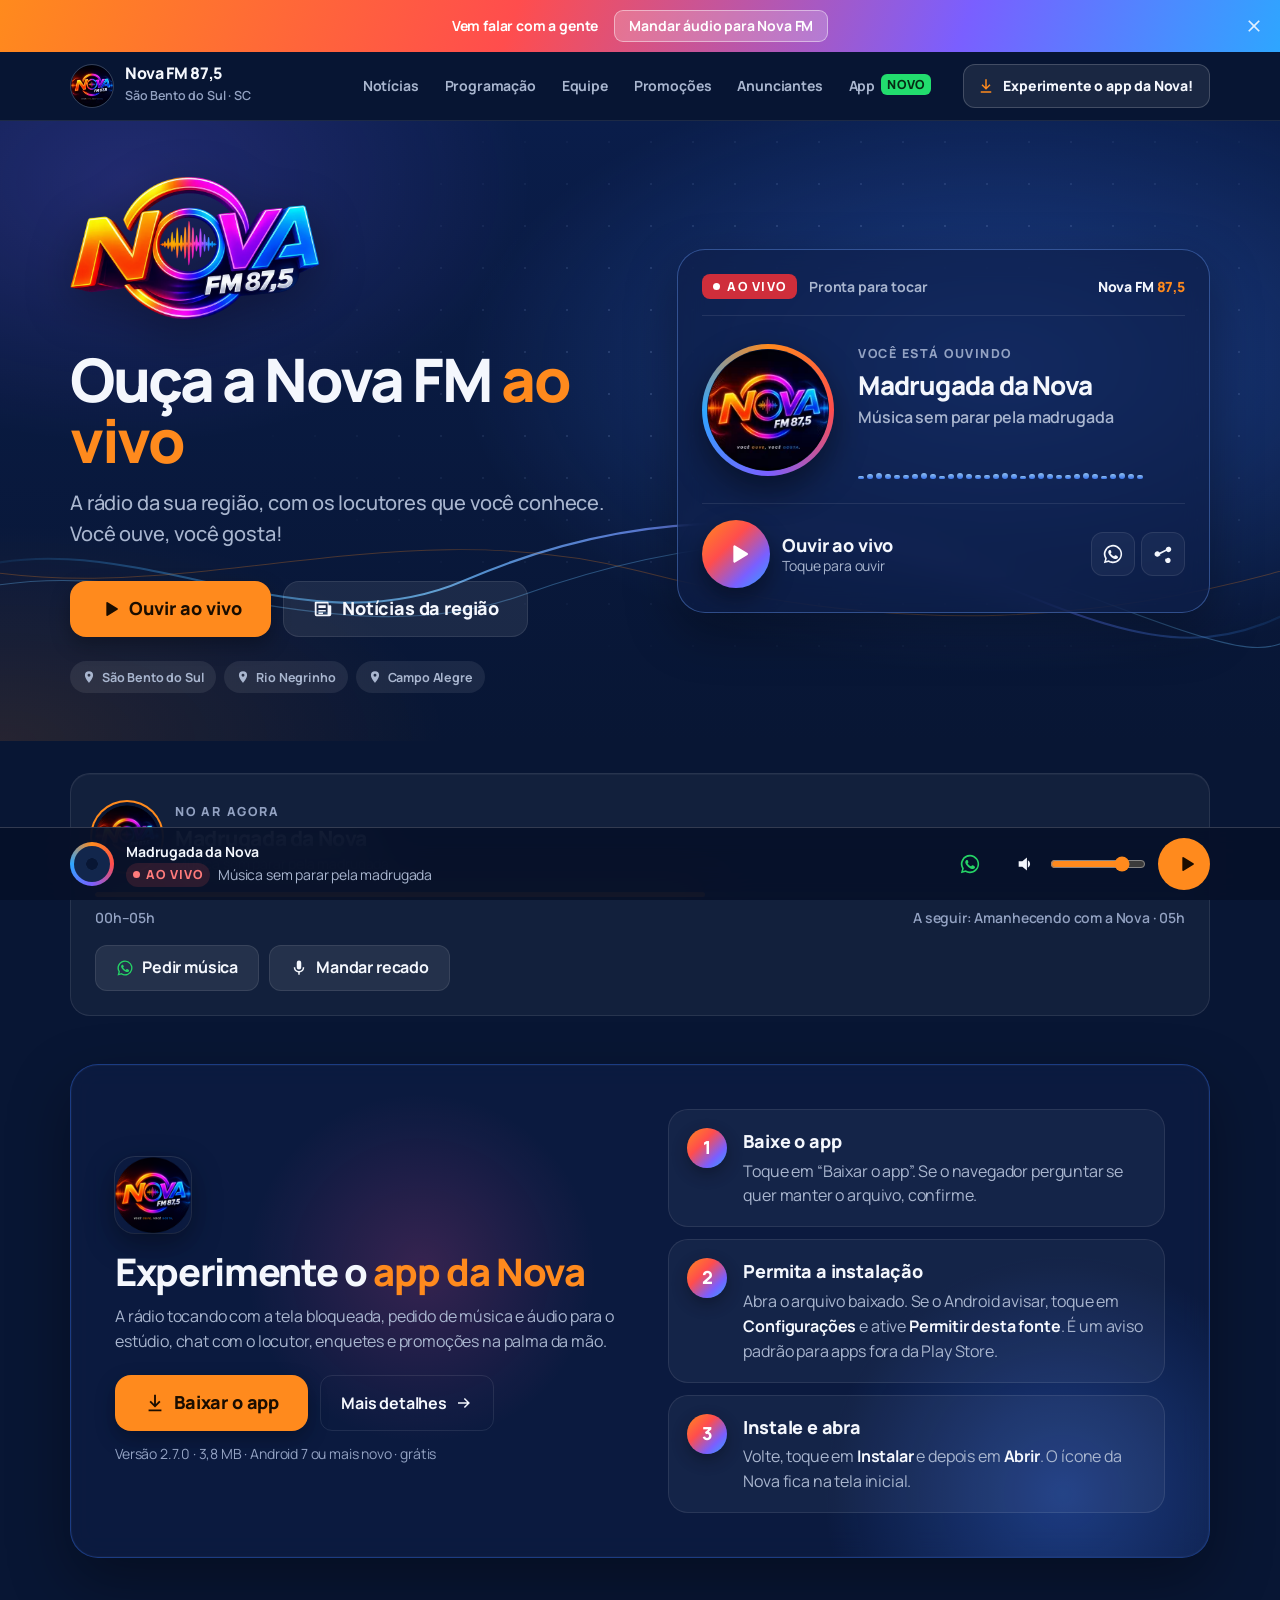
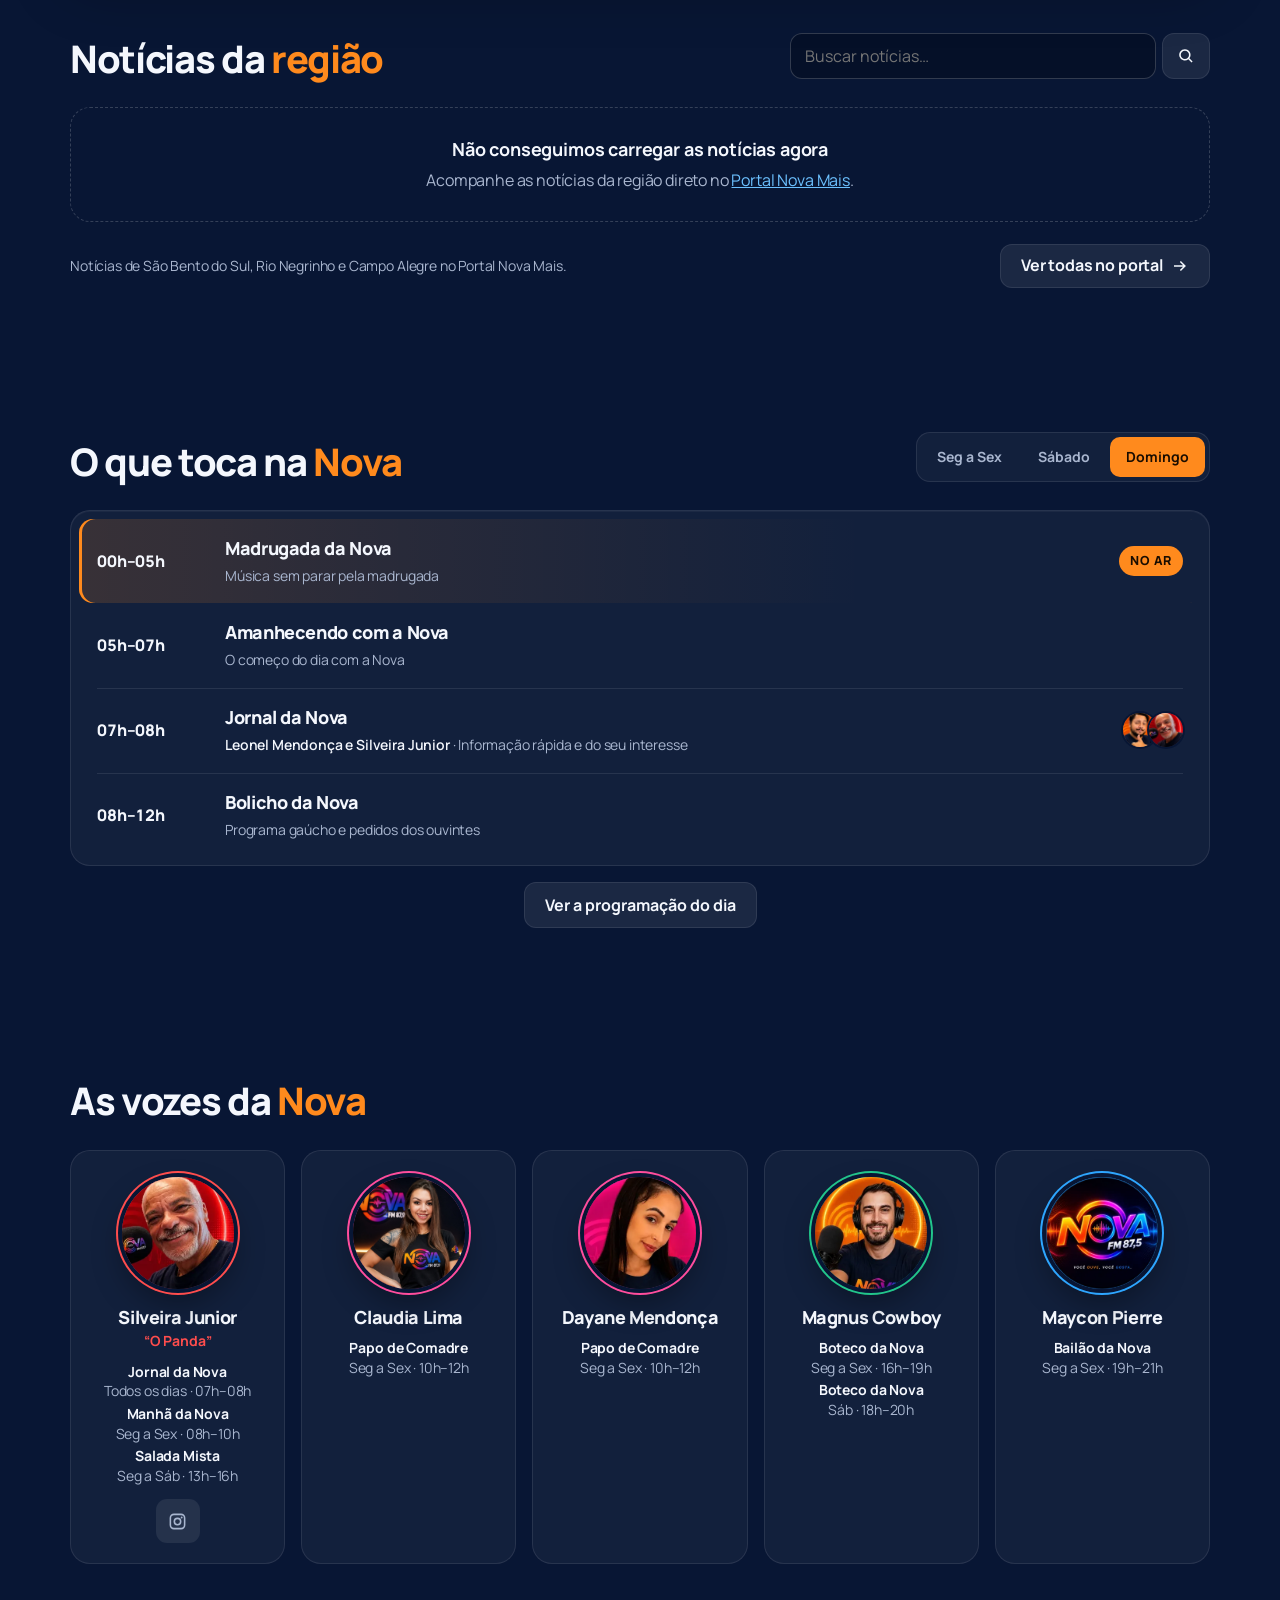
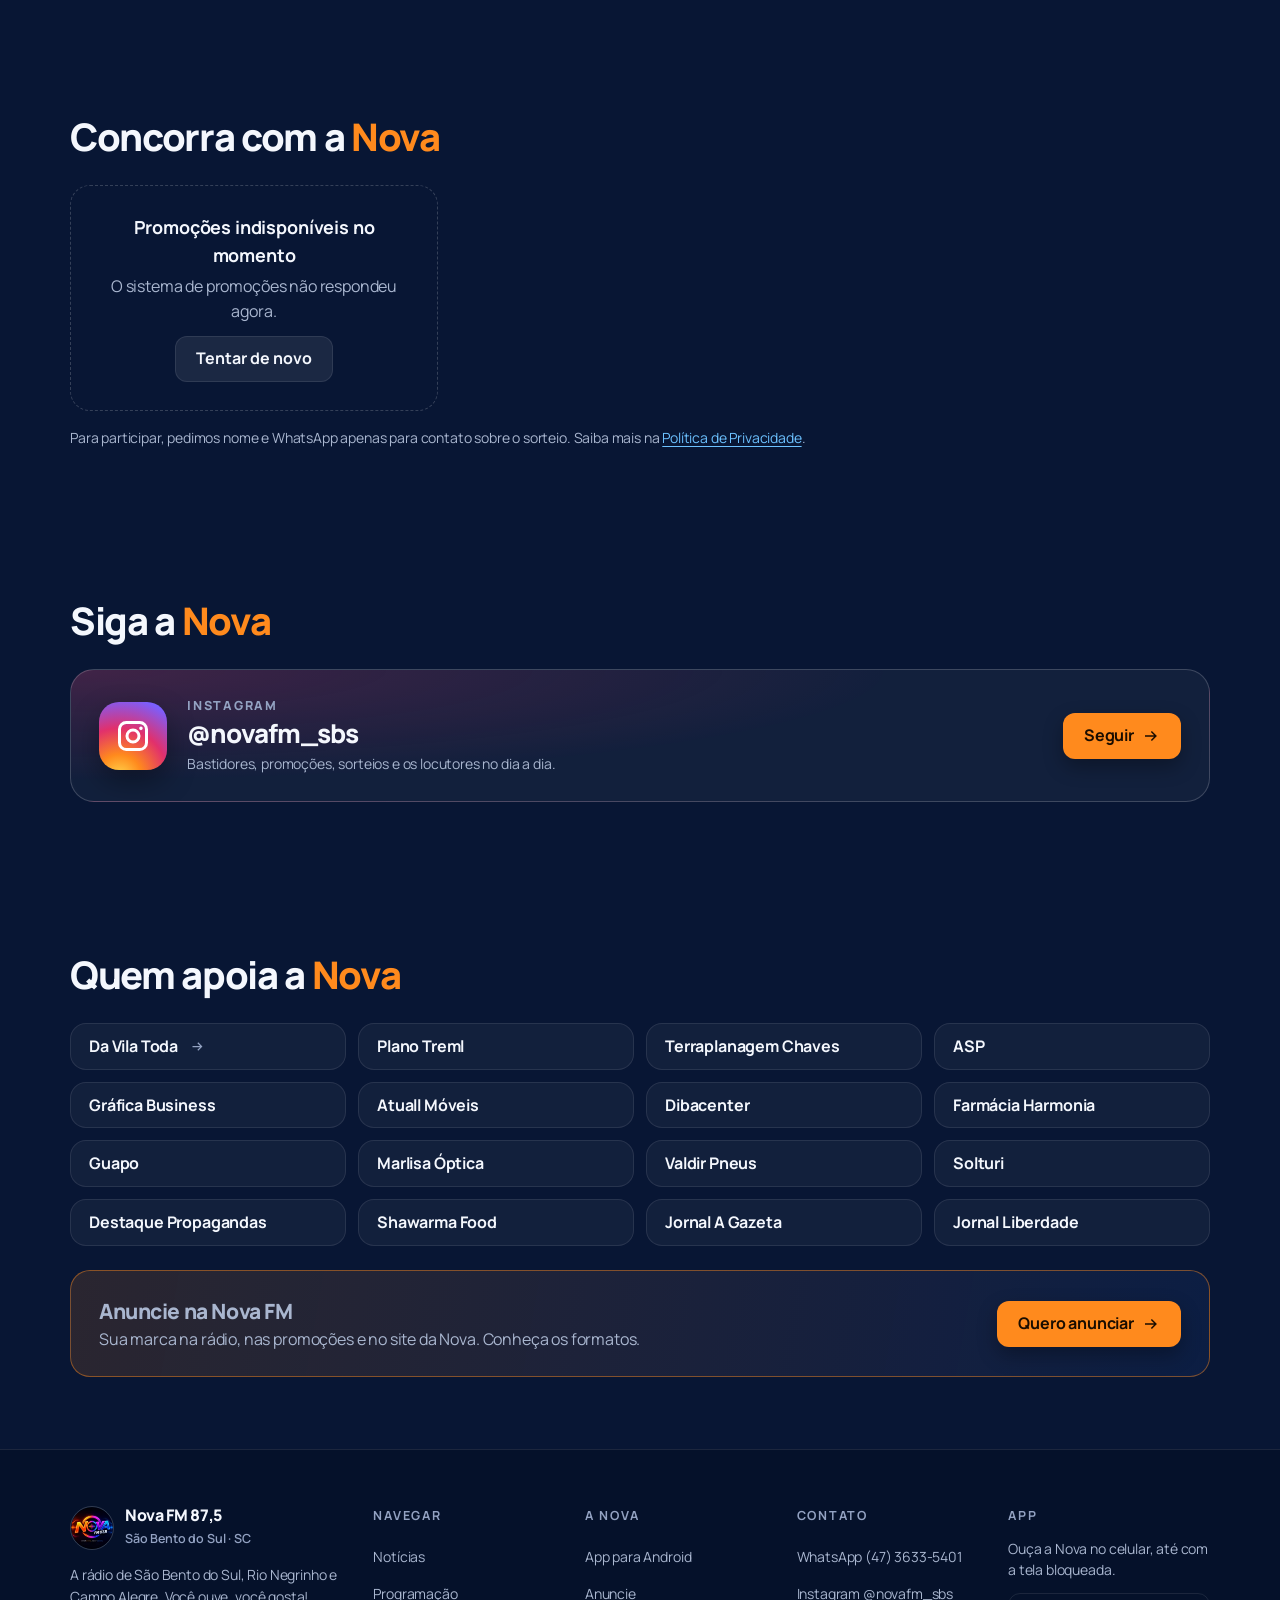
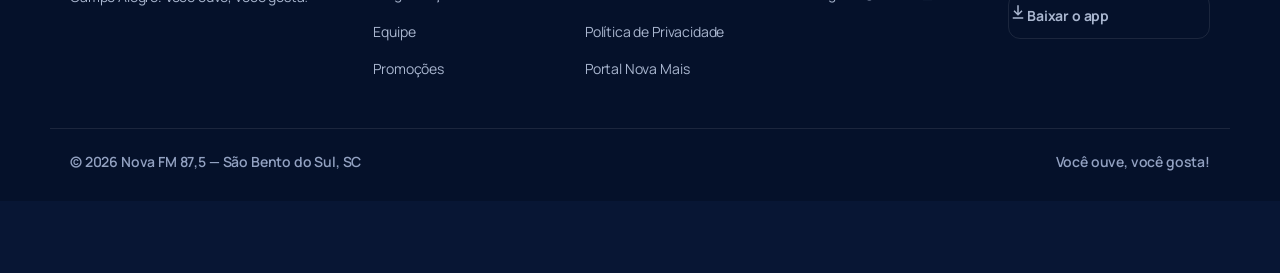
==== commit d9c3fadb: "Arte da Voz do Brasil na capa do player, no "No ar" e na programação - img/programas/voz-do-brasil.w" ====
--- a/index.html
+++ b/index.html
@@ -31,7 +31,7 @@
 <link rel="preconnect" href="https://fonts.gstatic.com" crossorigin>
 <link href="https://fonts.googleapis.com/css2?family=Manrope:wght@400;500;600;700;800&display=swap" rel="stylesheet">
 <link rel="preload" as="image" href="/img/logo-nova.webp" fetchpriority="high">
-<link rel="stylesheet" href="/assets/site.css?v=20261023c">
+<link rel="stylesheet" href="/assets/site.css?v=20261026a">
 
 <script type="application/ld+json">
 {
@@ -392,6 +392,6 @@
 
 <audio id="stream" preload="none"></audio>
 
-<script src="/assets/app.js?v=20261023c" defer></script>
+<script src="/assets/app.js?v=20261026a" defer></script>
 </body>
 </html>
--- a/assets/site.css
+++ b/assets/site.css
@@ -122,7 +122,7 @@
   font-weight:800;font-size:var(--fs-xl);color:#fff;background:linear-gradient(150deg,color-mix(in srgb,var(--ac) 55%,#0b1d42),#0b1d42);
   box-shadow:0 0 0 3px var(--bg),0 0 0 5px var(--ac);overflow:hidden}
 .avatar img{width:100%;height:100%;object-fit:cover}
-.avatar.logo{background:#0b1d42}
+.avatar.logo,.avatar.arte{background:#0b1d42}
 
 .esqueleto{background:linear-gradient(90deg,rgba(255,255,255,.05),rgba(255,255,255,.1),rgba(255,255,255,.05));background-size:200% 100%;animation:brilho 1.4s infinite linear;border-radius:var(--raio)}
 @keyframes brilho{to{background-position:-200% 0}}
@@ -344,6 +344,8 @@
 .grade .rostos{display:flex}
 .grade .rostos .avatar{width:34px;height:34px;font-size:var(--fs-xs);box-shadow:0 0 0 2px var(--bg)}
 .grade .rostos .avatar+.avatar{margin-left:-8px}
+.grade .lado{display:flex;align-items:center;gap:12px}
+.grade .prog-arte{display:block;width:96px;height:64px;border-radius:10px;object-fit:cover;box-shadow:0 6px 16px rgba(0,0,0,.3)}
 
 /* equipe */
 .equipe{display:grid;grid-template-columns:repeat(auto-fill,minmax(210px,1fr));gap:16px}
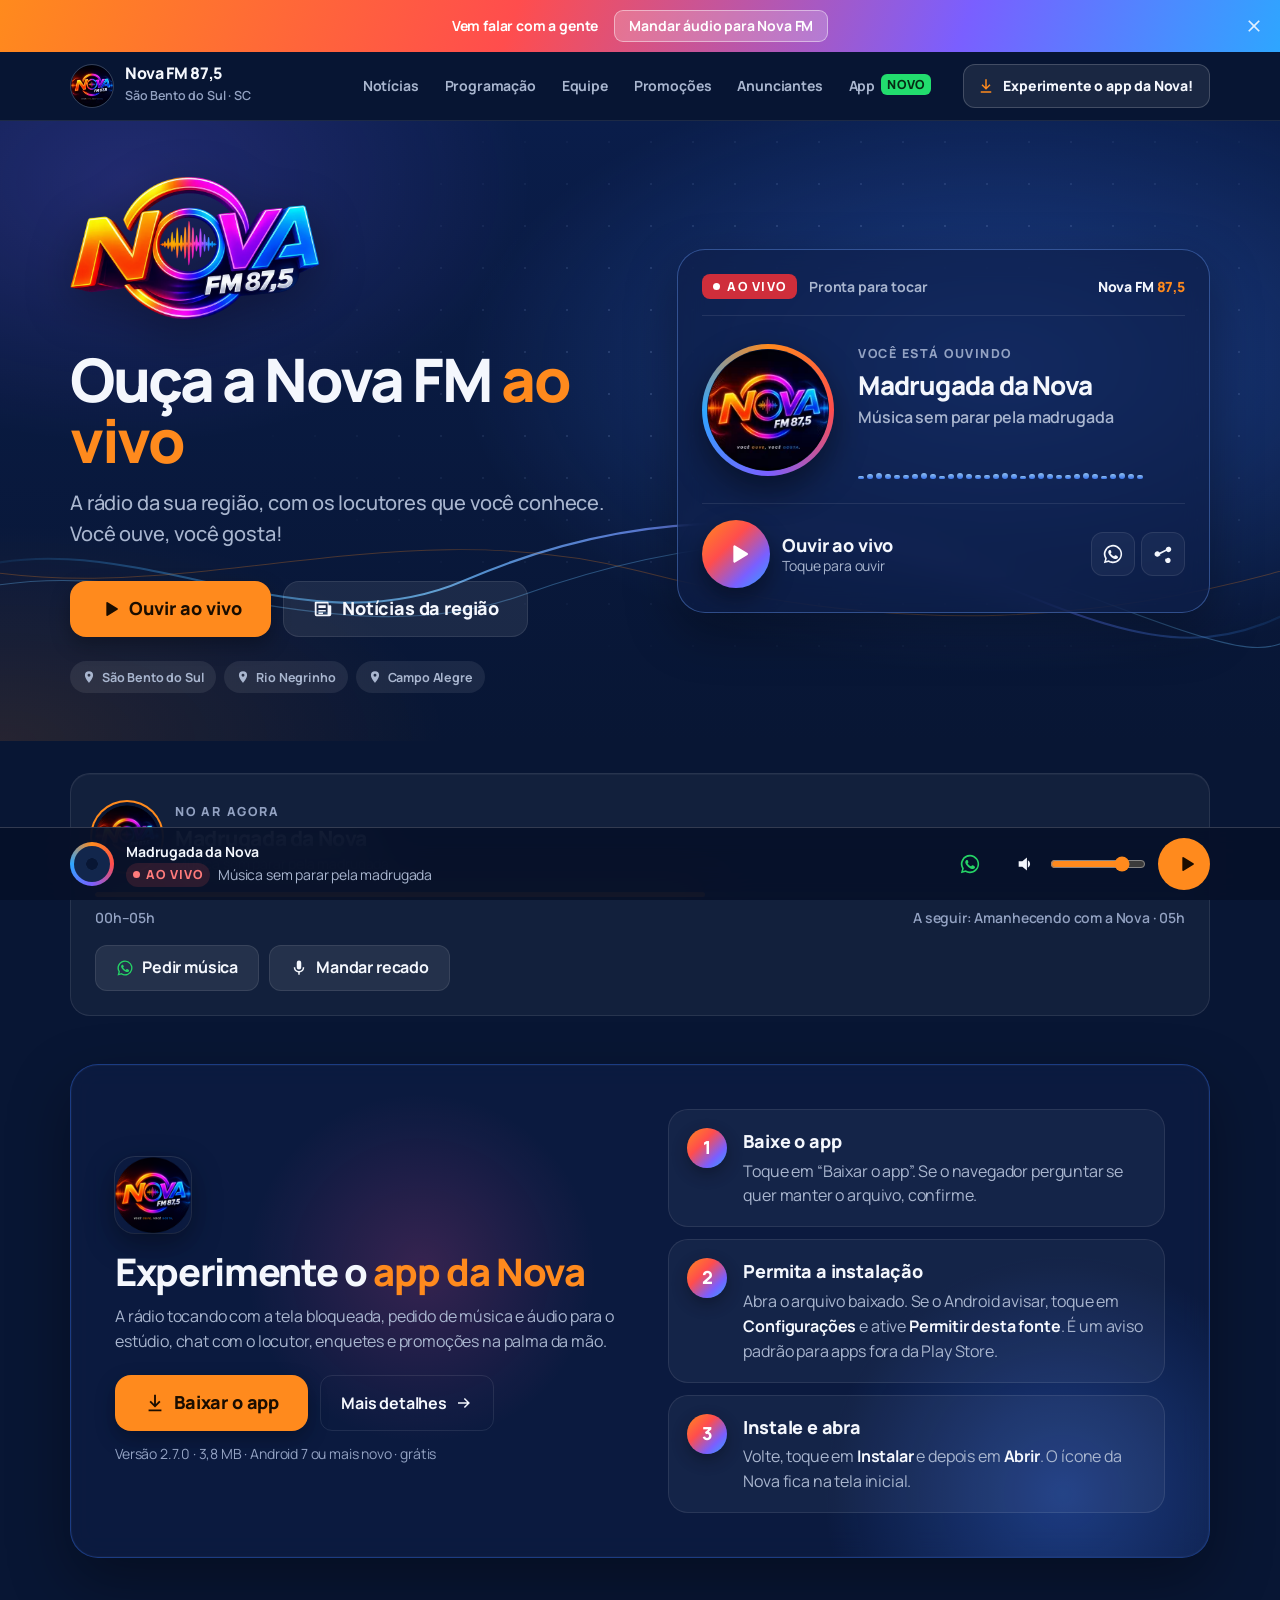
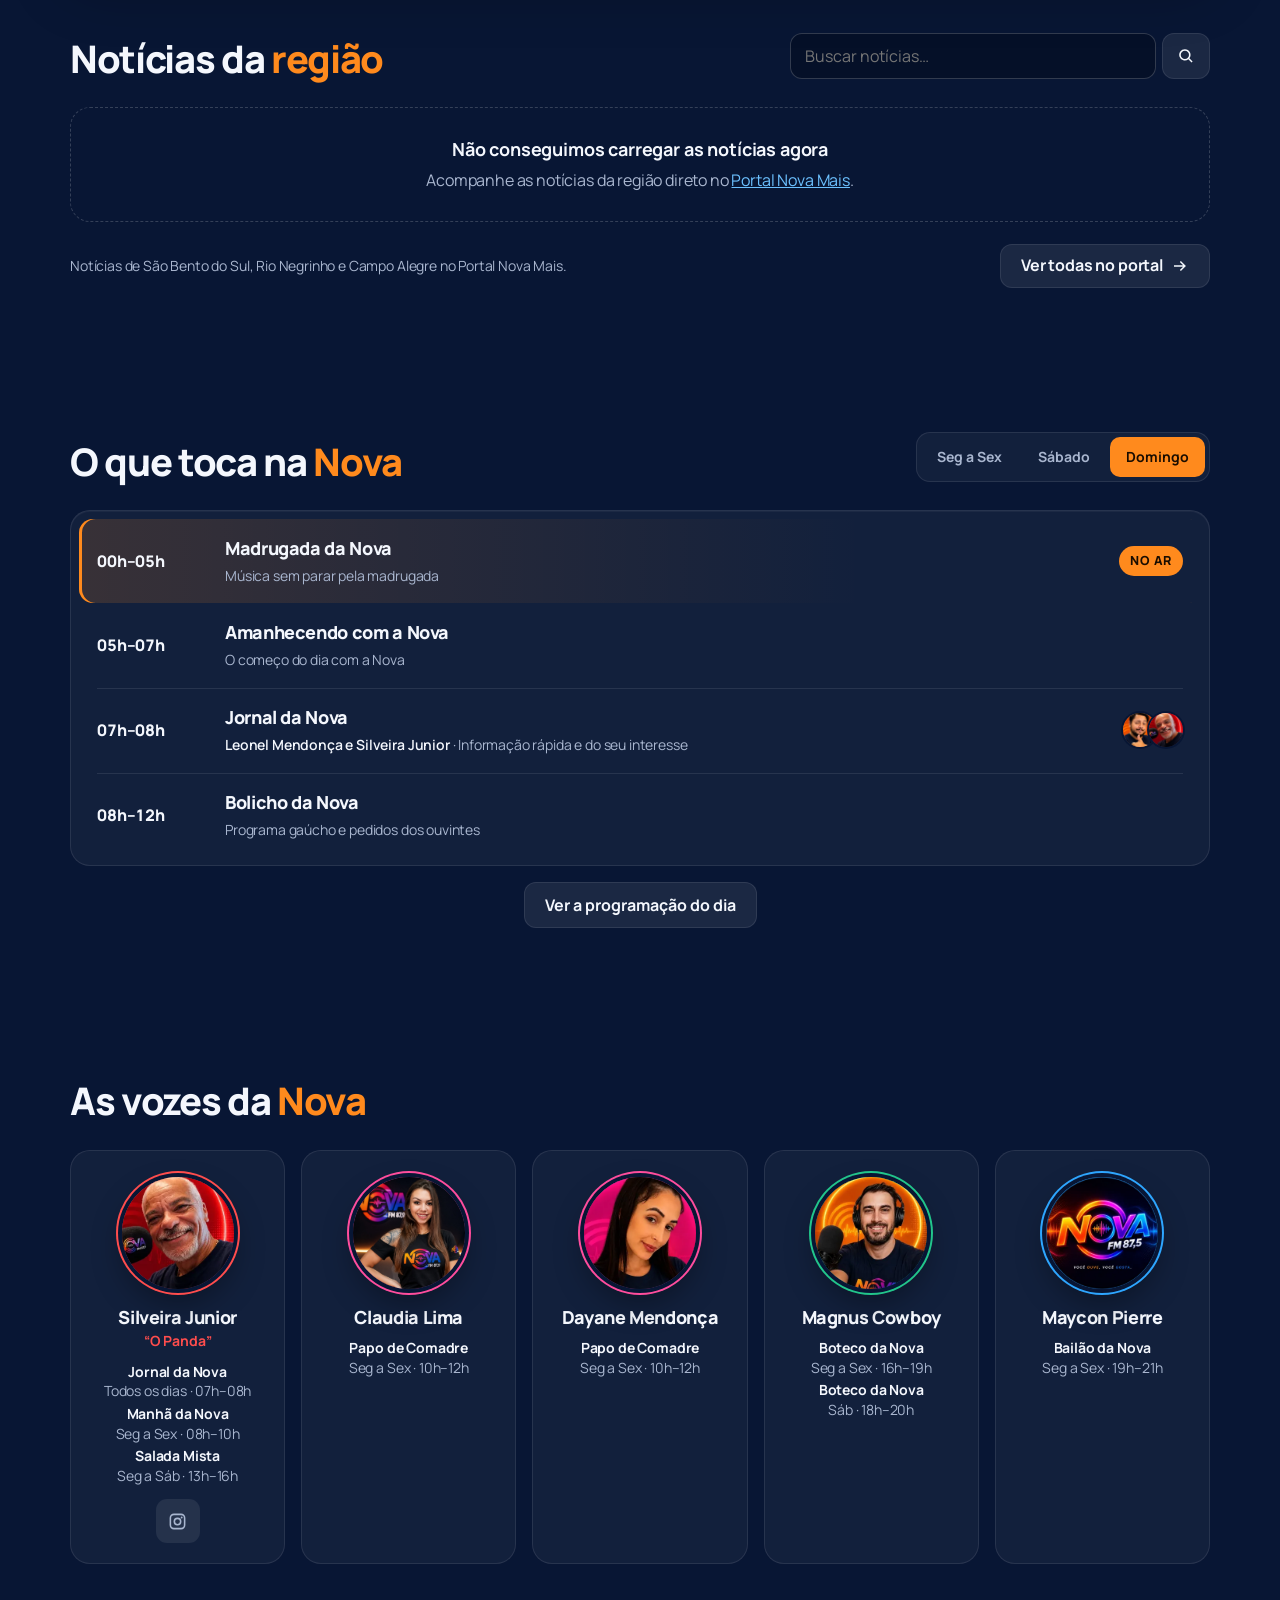
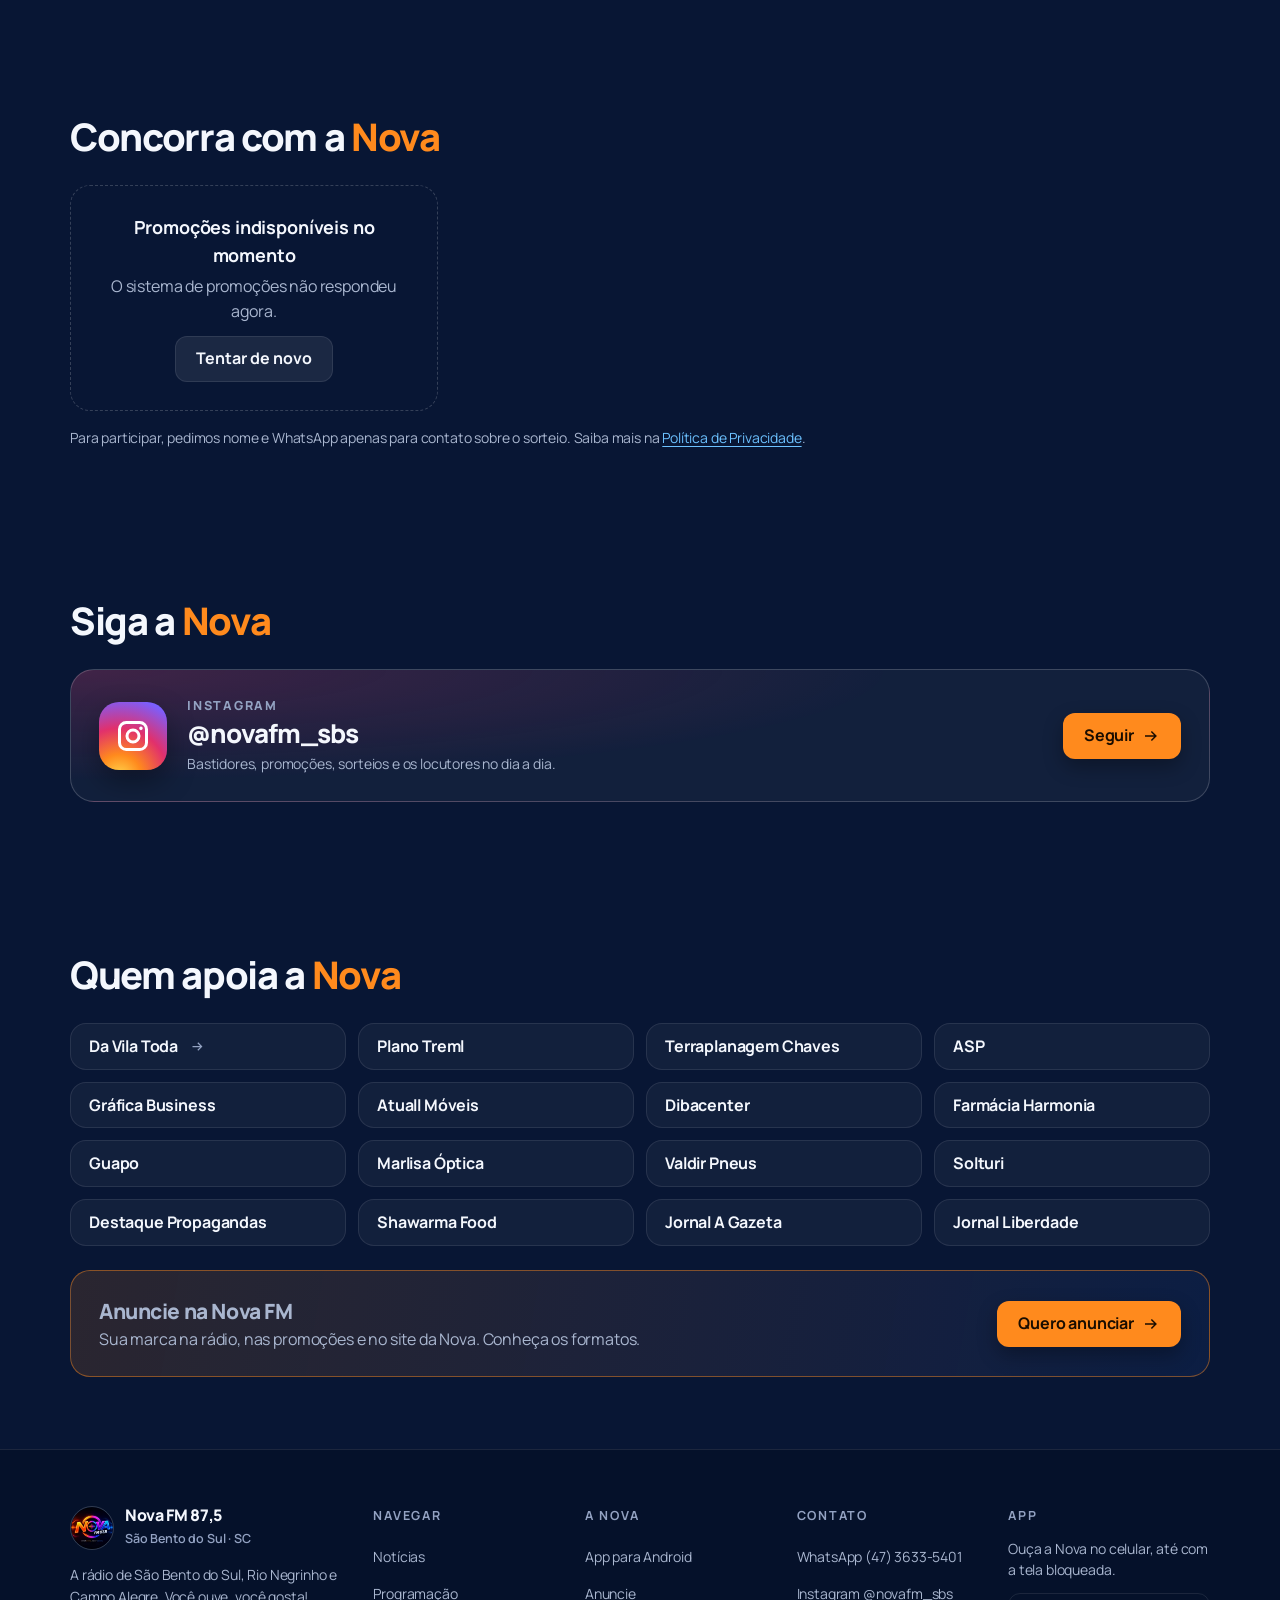
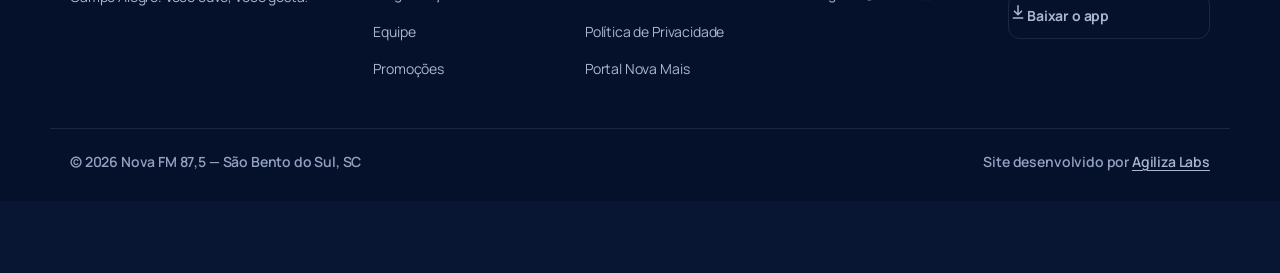
==== commit a445d5bf: "Rodapé: "Site desenvolvido por Agiliza Labs" Crédito com link para agilizalabs.com.br nas 4 páginas;" ====
--- a/index.html
+++ b/index.html
@@ -31,7 +31,7 @@
 <link rel="preconnect" href="https://fonts.gstatic.com" crossorigin>
 <link href="https://fonts.googleapis.com/css2?family=Manrope:wght@400;500;600;700;800&display=swap" rel="stylesheet">
 <link rel="preload" as="image" href="/img/logo-nova.webp" fetchpriority="high">
-<link rel="stylesheet" href="/assets/site.css?v=20261026a">
+<link rel="stylesheet" href="/assets/site.css?v=20261029a">
 
 <script type="application/ld+json">
 {
@@ -351,7 +351,7 @@
     <div><h4>Contato</h4><a data-wa-link href="https://wa.me/554736335401" target="_blank" rel="noopener">WhatsApp (47) 3633-5401</a><a href="https://instagram.com/novafm_sbs" target="_blank" rel="noopener">Instagram @novafm_sbs</a></div>
     <div id="rodapeApp"><h4>App</h4><p class="rodape-app">Ouça a Nova no celular, até com a tela bloqueada.</p><a class="btn btn-leve" href="#app"><svg><use href="#i-down"/></svg>Baixar o app</a></div>
   </div>
-  <div class="wrap rodape-fim"><span>© <span id="ano">2026</span> Nova FM 87,5 — São Bento do Sul, SC</span><span>Você ouve, você gosta!</span></div>
+  <div class="wrap rodape-fim"><span>© <span id="ano">2026</span> Nova FM 87,5 — São Bento do Sul, SC</span><span>Site desenvolvido por <a href="https://agilizalabs.com.br" target="_blank" rel="noopener">Agiliza Labs</a></span></div>
 </footer>
 
 <!-- MINI PLAYER (fixo embaixo) -->
--- a/assets/site.css
+++ b/assets/site.css
@@ -437,6 +437,8 @@
 .rodape-marca p{color:var(--txt-2);font-size:var(--fs-sm);max-width:300px;margin-top:14px}
 .rodape-app{color:var(--txt-2);font-size:var(--fs-sm);margin-bottom:12px}
 .rodape-fim{display:flex;justify-content:space-between;gap:10px;flex-wrap:wrap;margin-top:40px;padding-top:22px;border-top:1px solid var(--linha);font-size:var(--fs-sm);color:var(--txt-3);font-weight:600}
+.rodape-fim a{color:var(--txt-2);text-decoration:underline;text-underline-offset:3px}
+.rodape-fim a:hover{color:var(--txt)}
 
 /* App da Nova (card de divulgação do APK) */
 .app-sec{padding:var(--s7) 0 0}
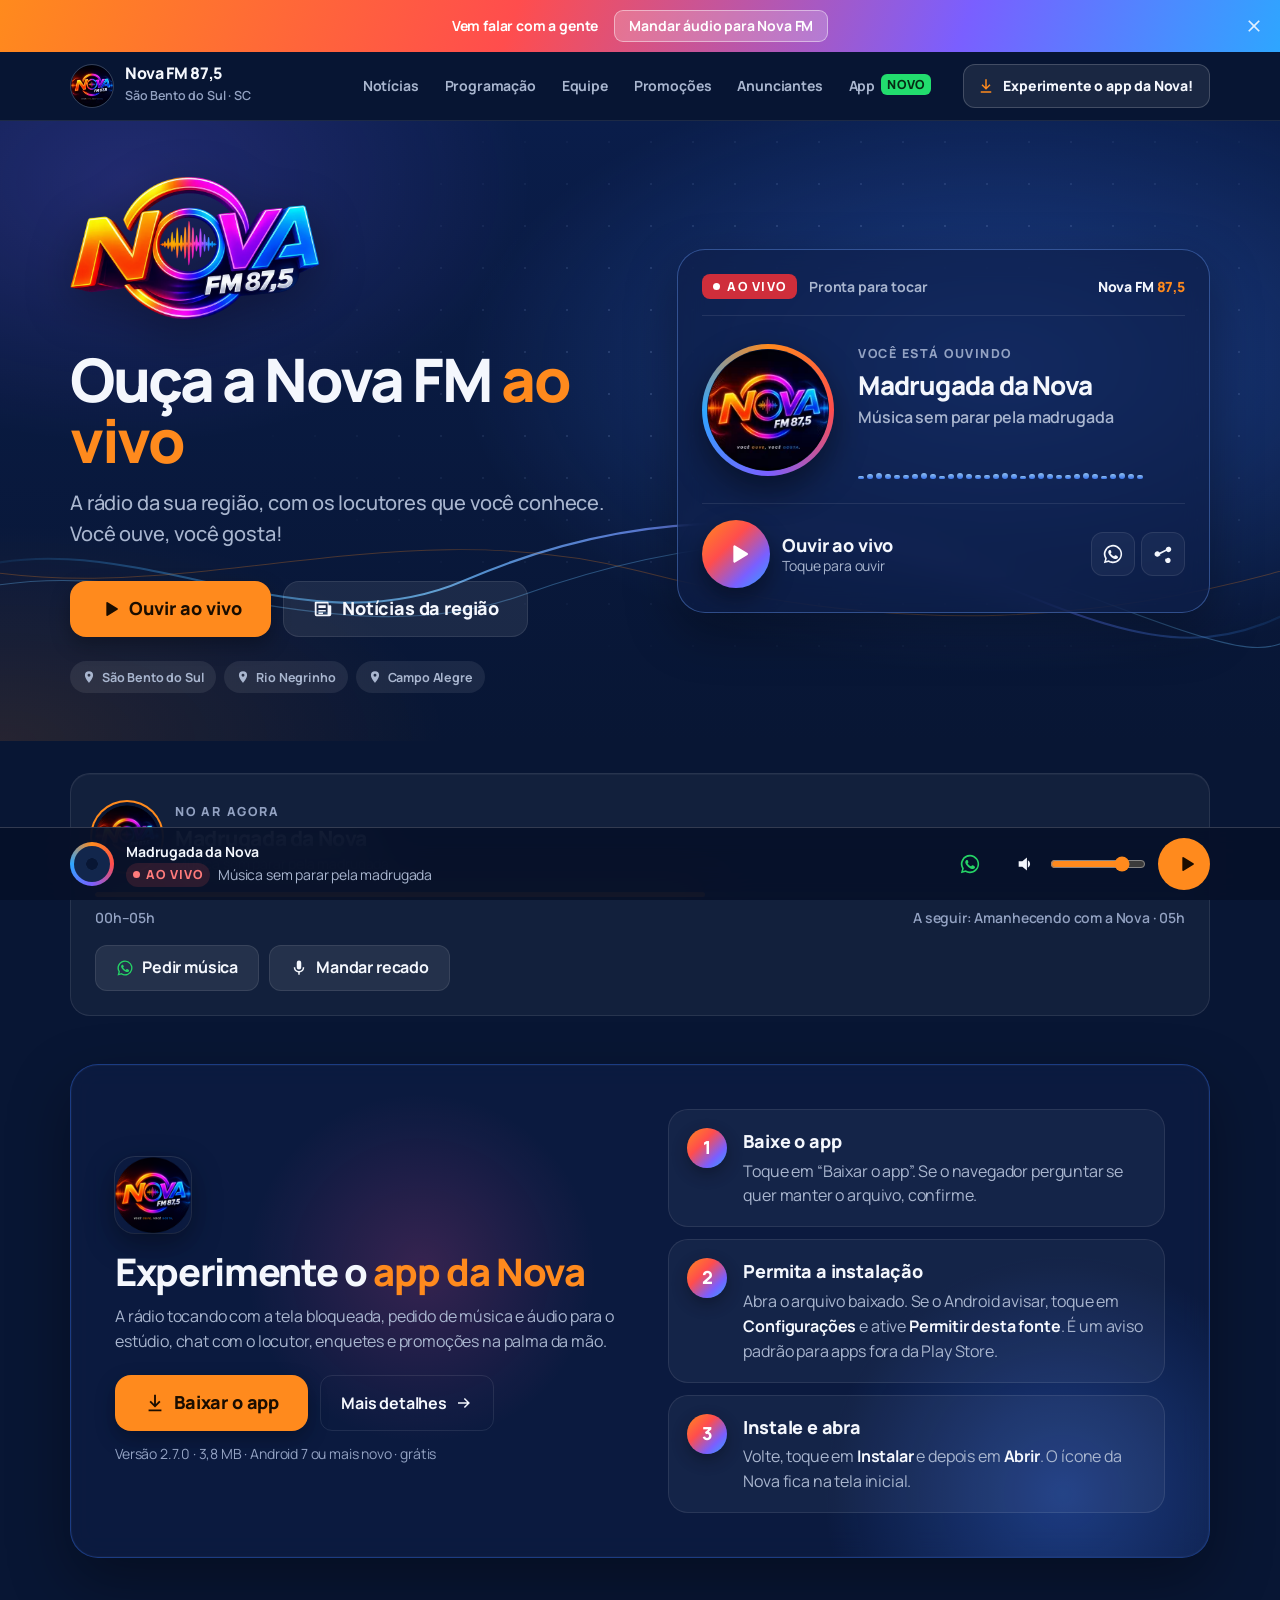
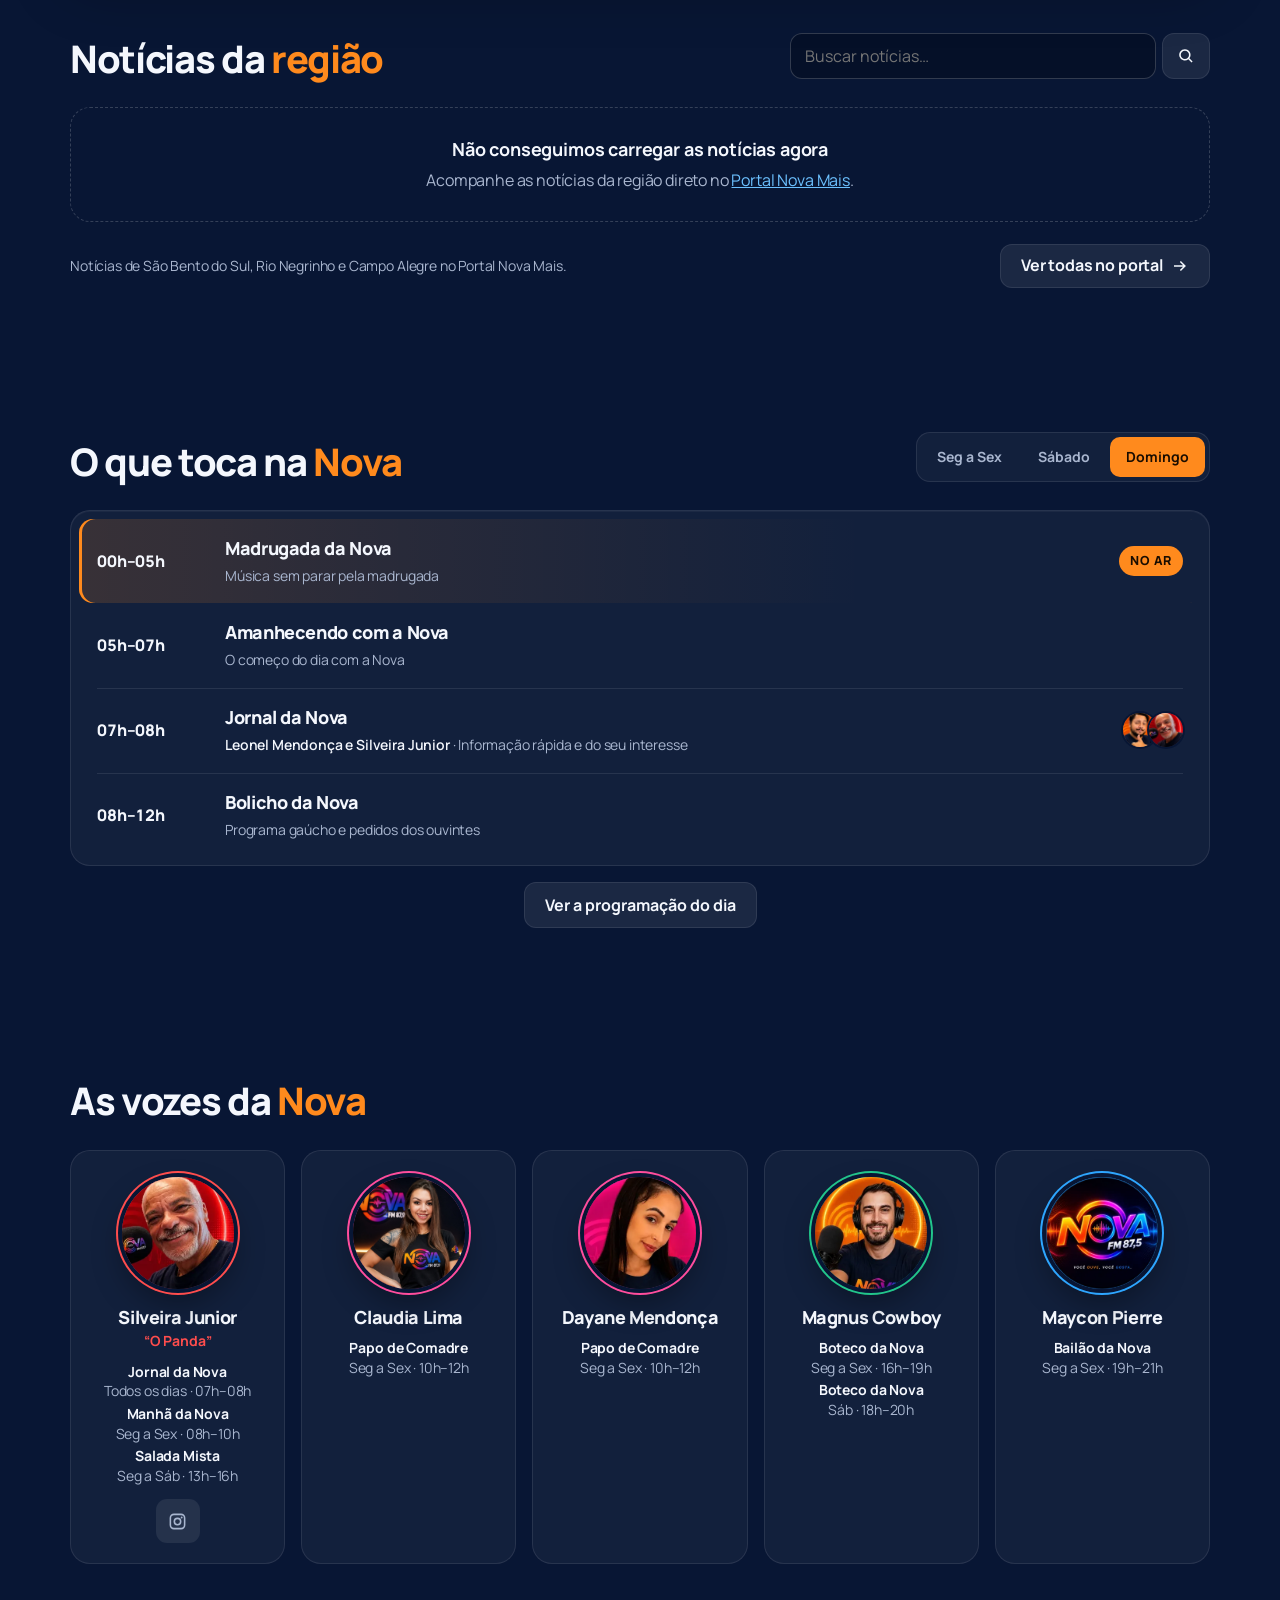
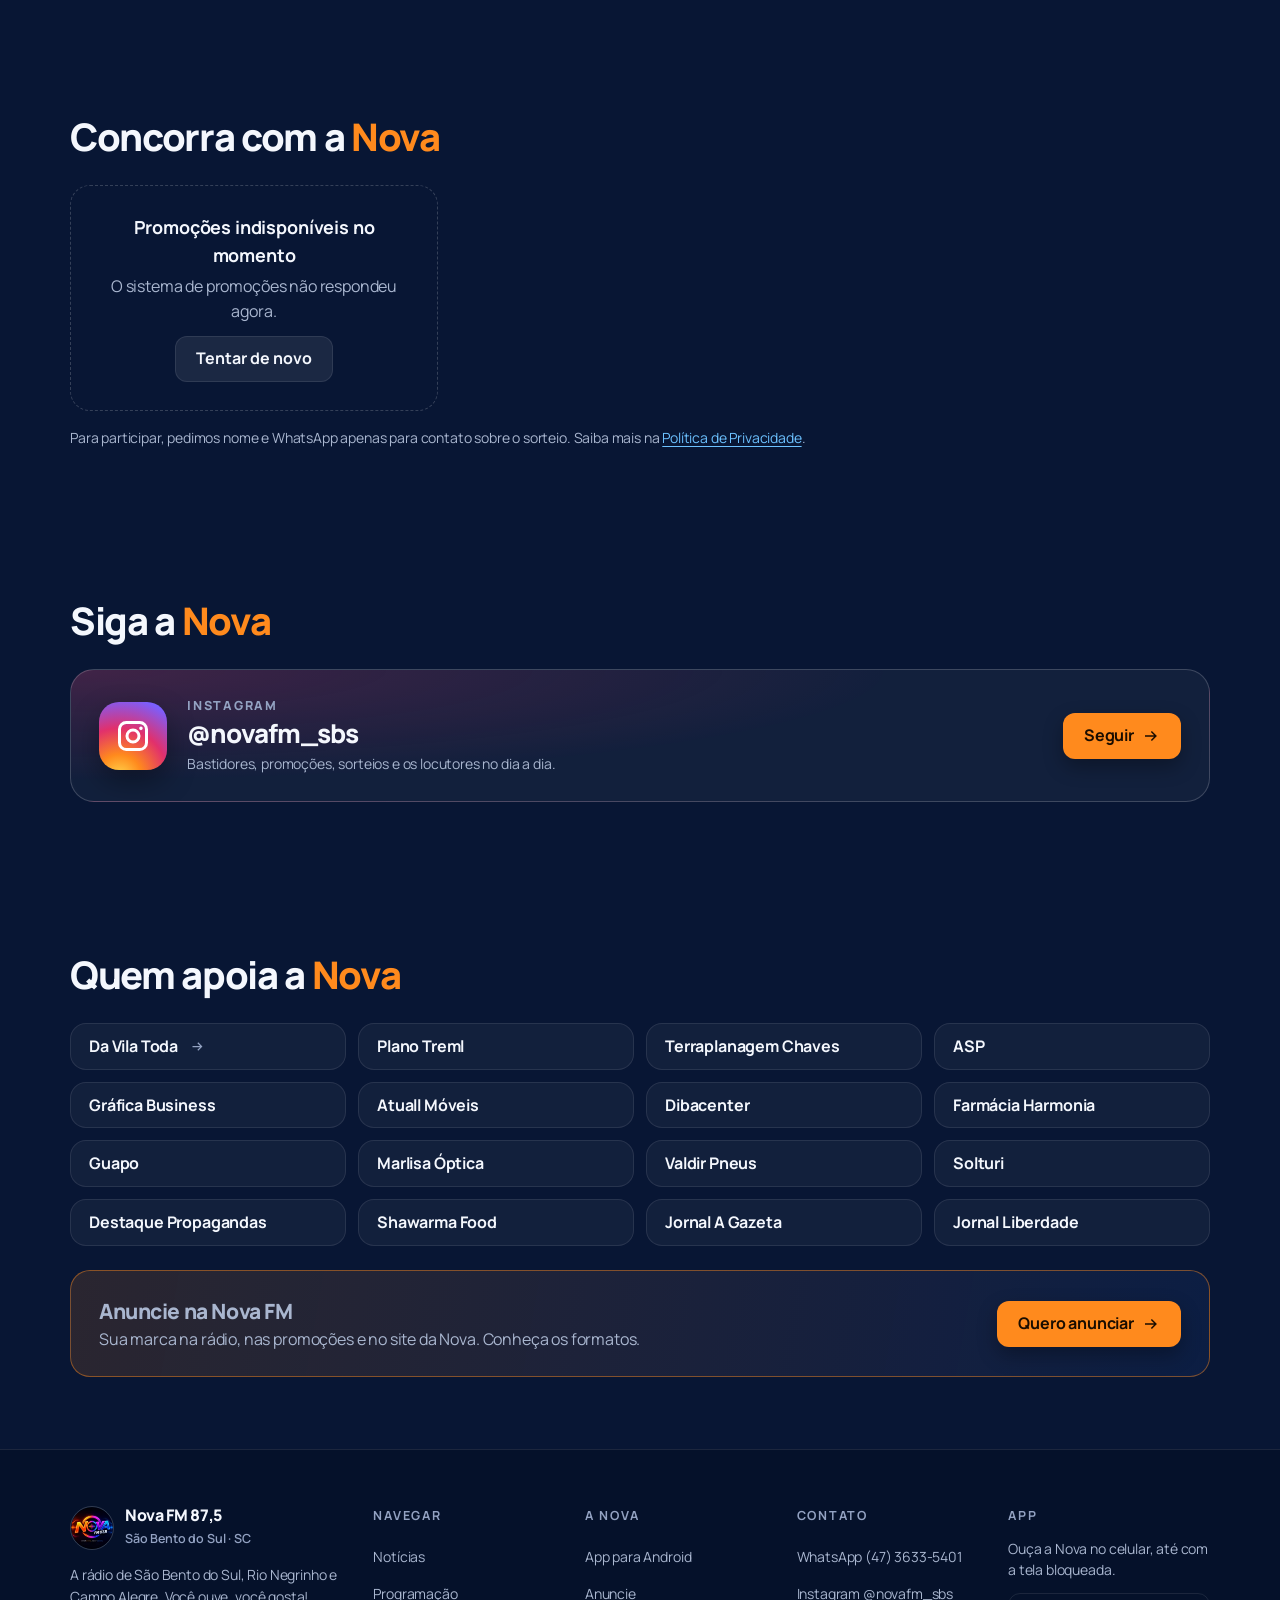
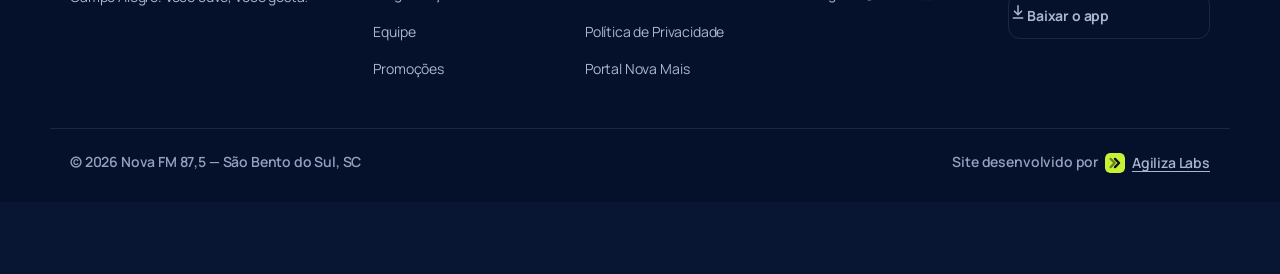
==== commit a8253c29: "Rodapé: símbolo da Agiliza Labs ao lado do crédito Cache v=20261029b, sw v32.  Co-Authored-By: Claud" ====
--- a/index.html
+++ b/index.html
@@ -31,7 +31,7 @@
 <link rel="preconnect" href="https://fonts.gstatic.com" crossorigin>
 <link href="https://fonts.googleapis.com/css2?family=Manrope:wght@400;500;600;700;800&display=swap" rel="stylesheet">
 <link rel="preload" as="image" href="/img/logo-nova.webp" fetchpriority="high">
-<link rel="stylesheet" href="/assets/site.css?v=20261029a">
+<link rel="stylesheet" href="/assets/site.css?v=20261029b">
 
 <script type="application/ld+json">
 {
@@ -351,7 +351,7 @@
     <div><h4>Contato</h4><a data-wa-link href="https://wa.me/554736335401" target="_blank" rel="noopener">WhatsApp (47) 3633-5401</a><a href="https://instagram.com/novafm_sbs" target="_blank" rel="noopener">Instagram @novafm_sbs</a></div>
     <div id="rodapeApp"><h4>App</h4><p class="rodape-app">Ouça a Nova no celular, até com a tela bloqueada.</p><a class="btn btn-leve" href="#app"><svg><use href="#i-down"/></svg>Baixar o app</a></div>
   </div>
-  <div class="wrap rodape-fim"><span>© <span id="ano">2026</span> Nova FM 87,5 — São Bento do Sul, SC</span><span>Site desenvolvido por <a href="https://agilizalabs.com.br" target="_blank" rel="noopener">Agiliza Labs</a></span></div>
+  <div class="wrap rodape-fim"><span>© <span id="ano">2026</span> Nova FM 87,5 — São Bento do Sul, SC</span><span>Site desenvolvido por <a class="credito" href="https://agilizalabs.com.br" target="_blank" rel="noopener"><img src="/img/agiliza-labs.svg" width="20" height="20" alt="" loading="lazy">Agiliza Labs</a></span></div>
 </footer>
 
 <!-- MINI PLAYER (fixo embaixo) -->
--- a/assets/site.css
+++ b/assets/site.css
@@ -439,6 +439,8 @@
 .rodape-fim{display:flex;justify-content:space-between;gap:10px;flex-wrap:wrap;margin-top:40px;padding-top:22px;border-top:1px solid var(--linha);font-size:var(--fs-sm);color:var(--txt-3);font-weight:600}
 .rodape-fim a{color:var(--txt-2);text-decoration:underline;text-underline-offset:3px}
 .rodape-fim a:hover{color:var(--txt)}
+.rodape-fim .credito{display:inline-flex;align-items:center;gap:7px;vertical-align:middle;margin-left:4px}
+.rodape-fim .credito img{border-radius:5px;flex:none}
 
 /* App da Nova (card de divulgação do APK) */
 .app-sec{padding:var(--s7) 0 0}
